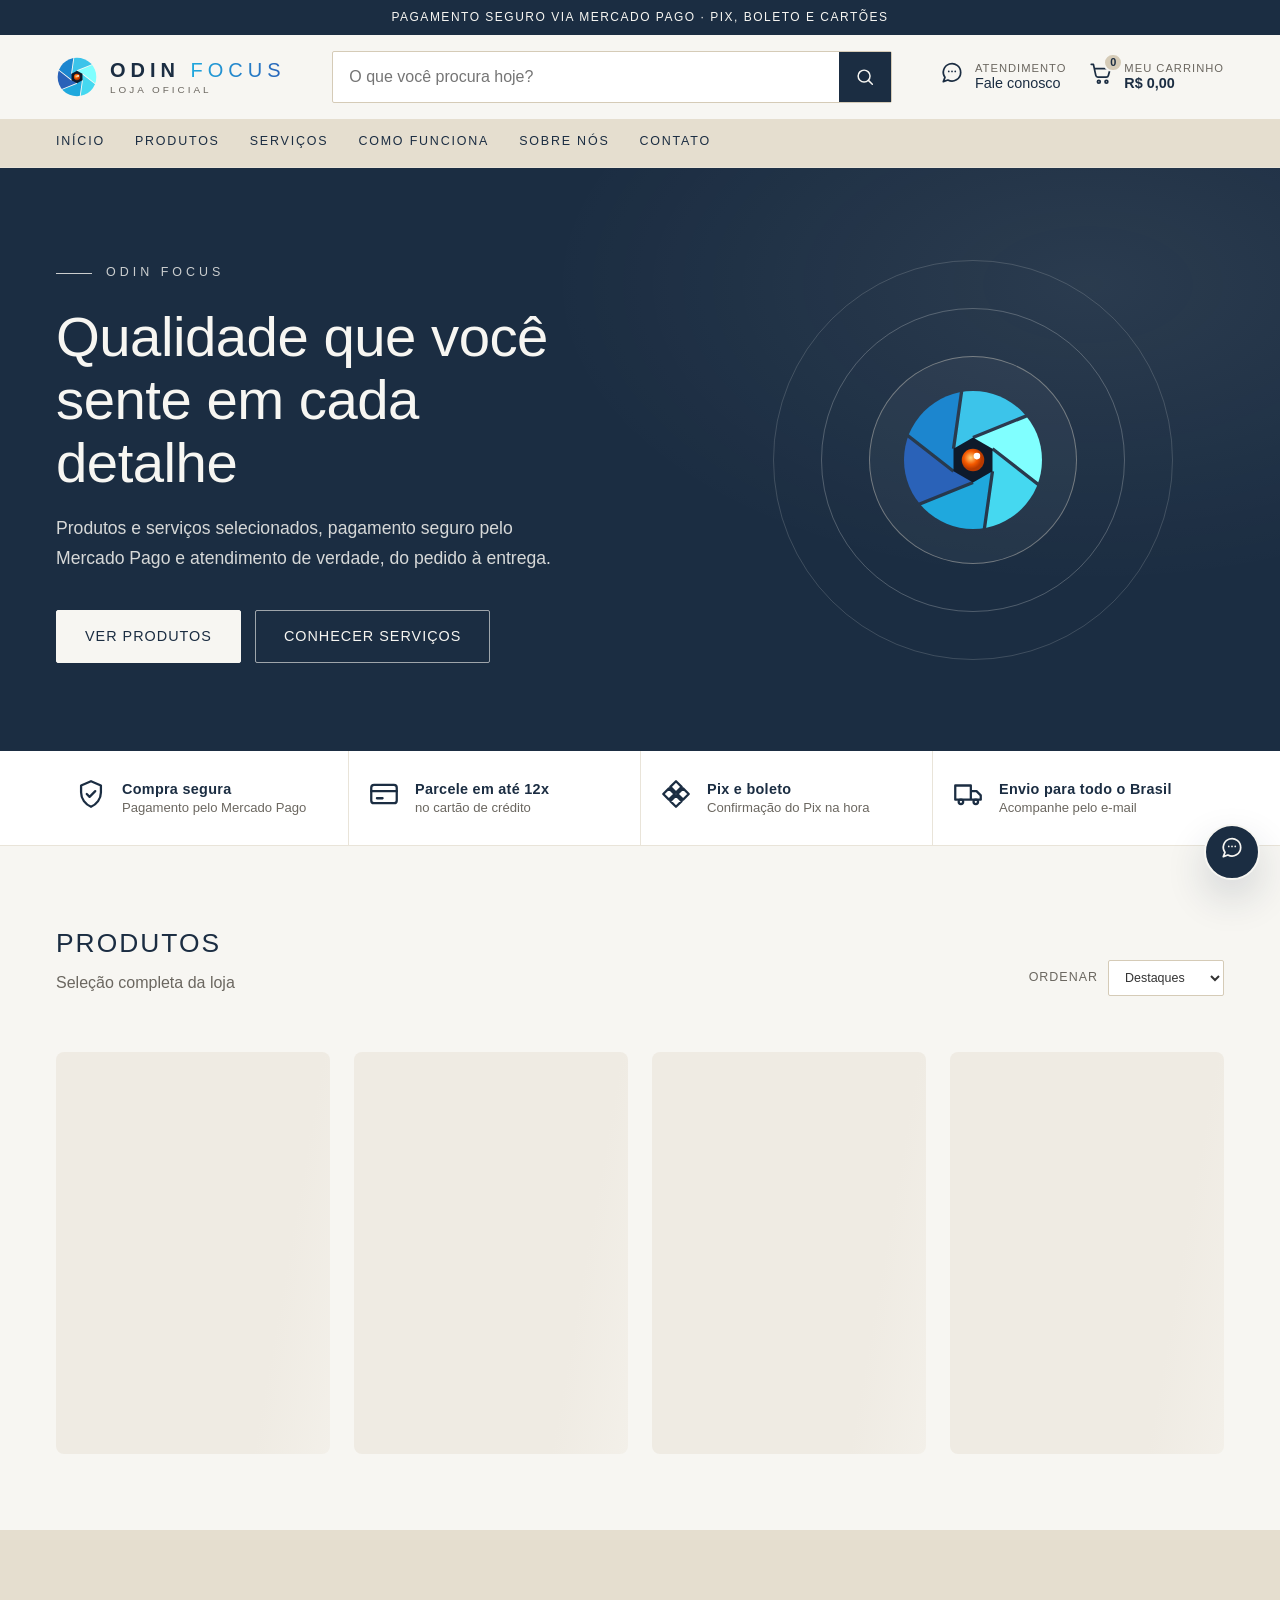
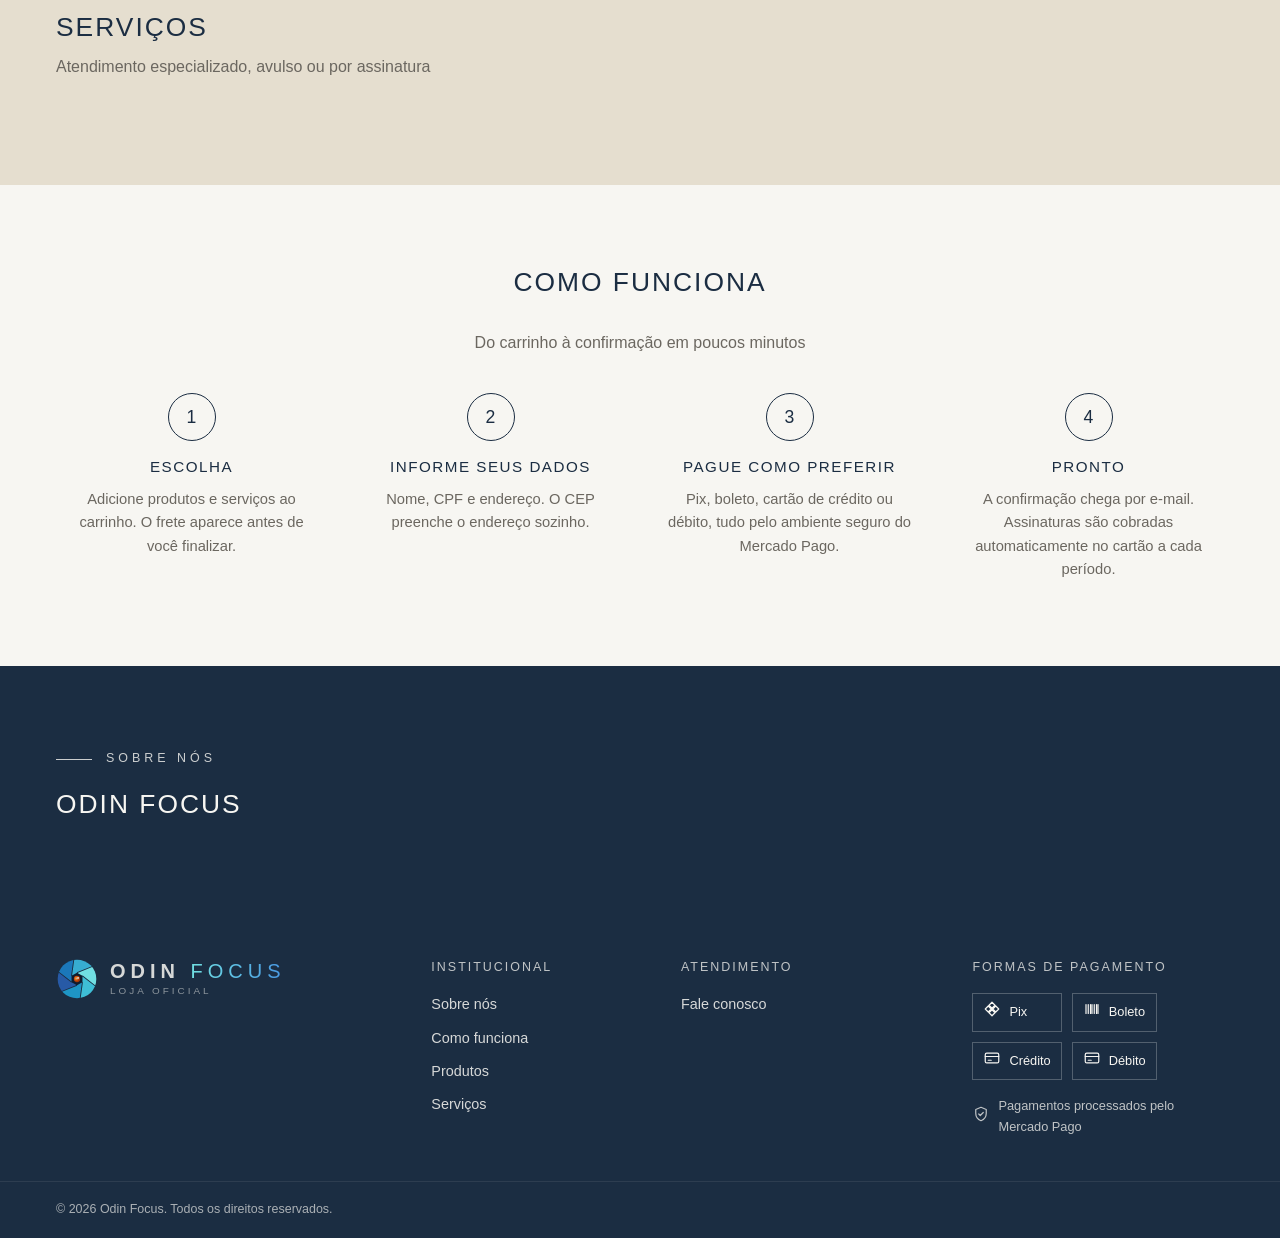
==== loja/index.html @ 9dfc867b "Novo logotipo Odin Focus (obturador de foco) - img/: símbolo e logo horizontal em SVG (texto em curv" ====
<!DOCTYPE html>
<html lang="pt-BR">
<head>
  <meta charset="UTF-8">
  <meta name="viewport" content="width=device-width, initial-scale=1">
  <title>Odin Focus · Loja oficial</title>
  <meta name="description" content="Loja oficial Odin Focus: produtos e serviços selecionados com pagamento seguro por Pix, boleto e cartões via Mercado Pago.">
  <meta name="theme-color" content="#1B2D42">
  <meta property="og:type" content="website">
  <meta property="og:title" content="Odin Focus · Loja oficial">
  <meta property="og:description" content="Produtos e serviços selecionados. Pix, boleto e cartões via Mercado Pago.">
  <link rel="icon" href="img/icone.svg" type="image/svg+xml">
  <link rel="stylesheet" href="css/loja.css">
</head>
<body>
  <a class="pular" href="#produtos">Pular para os produtos</a>

  <div class="faixa-topo">
    <div class="container faixa-topo-in">
      <p id="avisoTopo">Pagamento seguro via Mercado Pago · Pix, boleto e cartões</p>
      <p class="faixa-extra" id="avisoFrete" hidden></p>
    </div>
  </div>

  <header class="cabecalho">
    <div class="container cabecalho-in">
      <a href="./" class="logo" aria-label="Página inicial">
        <span class="logo-marca" data-marca></span>
        <span class="logo-texto"><strong id="logoNome">ODIN <span class="realce">FOCUS</span></strong><small>Loja oficial</small></span>
      </a>

      <form class="busca" id="formBusca" role="search">
        <input type="search" id="busca" placeholder="O que você procura hoje?" aria-label="Buscar produtos e serviços" autocomplete="off">
        <button type="submit" aria-label="Buscar" data-icone="busca"></button>
      </form>

      <div class="cabecalho-acoes">
        <a class="acao acao-atendimento" href="contato.html">
          <span data-icone="conversa"></span>
          <span class="acao-texto"><small>Atendimento</small>Fale conosco</span>
        </a>
        <button type="button" class="acao acao-carrinho" id="btnCarrinho" aria-label="Abrir carrinho">
          <span class="acao-icone"><span data-icone="carrinho"></span><span class="contador zerado" id="contador">0</span></span>
          <span class="acao-texto"><small>Meu carrinho</small><strong id="totalTopo">R$ 0,00</strong></span>
        </button>
      </div>
    </div>

    <nav class="menu" aria-label="Categorias">
      <div class="container menu-in" id="menu">
        <a href="#inicio">Início</a>
        <a href="#produtos" data-fixo="produtos">Produtos</a>
        <a href="#servicos" data-fixo="servicos">Serviços</a>
        <a href="#como-funciona">Como funciona</a>
        <a href="#sobre">Sobre nós</a>
        <a href="contato.html">Contato</a>
      </div>
    </nav>
  </header>

  <main id="inicio">
    <section class="hero">
      <div class="container hero-in">
        <div class="hero-texto">
          <p class="sobretitulo" id="heroSobretitulo">Odin Focus</p>
          <h1 id="heroTitulo">Qualidade que você sente em cada detalhe</h1>
          <p class="hero-sub" id="heroSubtitulo">Produtos e serviços selecionados, pagamento seguro pelo Mercado Pago e atendimento de verdade, do pedido à entrega.</p>
          <div class="hero-acoes">
            <a class="btn btn-creme" href="#produtos" id="heroBtnProdutos">Ver produtos</a>
            <a class="btn btn-contorno" href="#servicos" id="heroBtnServicos">Conhecer serviços</a>
          </div>
        </div>
        <div class="hero-arte" aria-hidden="true">
          <span class="anel anel-1"></span><span class="anel anel-2"></span><span class="anel anel-3"></span>
          <span class="hero-marca" data-marca></span>
        </div>
      </div>
    </section>

    <section class="beneficios" aria-label="Vantagens">
      <div class="container beneficios-in">
        <div class="beneficio"><span data-icone="escudo"></span><p><strong>Compra segura</strong>Pagamento pelo Mercado Pago</p></div>
        <div class="beneficio"><span data-icone="cartao"></span><p><strong id="benParcelas">Parcele em até 12x</strong>no cartão de crédito</p></div>
        <div class="beneficio"><span data-icone="pix"></span><p><strong>Pix e boleto</strong>Confirmação do Pix na hora</p></div>
        <div class="beneficio"><span data-icone="caminhao"></span><p><strong id="benFrete">Envio para todo o Brasil</strong><span id="benFreteSub">Acompanhe pelo e-mail</span></p></div>
      </div>
    </section>

    <section class="secao" id="categorias" hidden>
      <div class="container">
        <div class="secao-cabeca">
          <h2>Compre por categoria</h2>
        </div>
        <div class="categorias" id="gradeCategorias"></div>
      </div>
    </section>

    <section class="secao" id="produtos">
      <div class="container">
        <div class="secao-cabeca">
          <div>
            <h2 id="tituloProdutos">Produtos</h2>
            <p class="secao-sub" id="subProdutos">Seleção completa da loja</p>
          </div>
          <label class="ordem">Ordenar
            <select id="ordem">
              <option value="padrao">Destaques</option>
              <option value="menor">Menor preço</option>
              <option value="maior">Maior preço</option>
              <option value="nome">Nome (A-Z)</option>
            </select>
          </label>
        </div>
        <div class="chips" id="chips" role="toolbar" aria-label="Filtrar por categoria"></div>
        <div class="grade" id="gradeProdutos" aria-live="polite">
          <div class="esqueleto"></div><div class="esqueleto"></div><div class="esqueleto"></div><div class="esqueleto"></div>
        </div>
      </div>
    </section>

    <section class="secao secao-bege" id="servicos">
      <div class="container">
        <div class="secao-cabeca">
          <div>
            <h2>Serviços</h2>
            <p class="secao-sub">Atendimento especializado, avulso ou por assinatura</p>
          </div>
        </div>
        <div class="grade-servicos" id="gradeServicos"></div>
      </div>
    </section>

    <section class="secao" id="como-funciona">
      <div class="container">
        <div class="secao-cabeca secao-cabeca-centro">
          <h2>Como funciona</h2>
          <p class="secao-sub">Do carrinho à confirmação em poucos minutos</p>
        </div>
        <ol class="passos">
          <li><span class="passo-num">1</span><h3>Escolha</h3><p>Adicione produtos e serviços ao carrinho. O frete aparece antes de você finalizar.</p></li>
          <li><span class="passo-num">2</span><h3>Informe seus dados</h3><p>Nome, CPF e endereço. O CEP preenche o endereço sozinho.</p></li>
          <li><span class="passo-num">3</span><h3>Pague como preferir</h3><p>Pix, boleto, cartão de crédito ou débito, tudo pelo ambiente seguro do Mercado Pago.</p></li>
          <li><span class="passo-num">4</span><h3>Pronto</h3><p>A confirmação chega por e-mail. Assinaturas são cobradas automaticamente no cartão a cada período.</p></li>
        </ol>
      </div>
    </section>

    <section class="secao secao-azul" id="sobre">
      <div class="container sobre-in">
        <div>
          <p class="sobretitulo">Sobre nós</p>
          <h2 id="sobreTitulo">Odin Focus</h2>
        </div>
        <p class="sobre-texto" id="sobreTexto"></p>
      </div>
    </section>
  </main>

  <footer class="rodape">
    <div class="container rodape-in">
      <div class="rodape-marca">
        <a href="./" class="logo logo-claro"><span class="logo-marca" data-marca></span><span class="logo-texto"><strong id="rodapeNome">ODIN <span class="realce">FOCUS</span></strong><small>Loja oficial</small></span></a>
        <p id="rodapeSobre"></p>
      </div>
      <div>
        <h3>Institucional</h3>
        <ul>
          <li><a href="#sobre">Sobre nós</a></li>
          <li><a href="#como-funciona">Como funciona</a></li>
          <li><a href="#produtos">Produtos</a></li>
          <li><a href="#servicos">Serviços</a></li>
        </ul>
      </div>
      <div>
        <h3>Atendimento</h3>
        <ul id="rodapeContatos"><li><a href="contato.html">Fale conosco</a></li></ul>
      </div>
      <div>
        <h3>Formas de pagamento</h3>
        <ul class="selos">
          <li><span data-icone="pix"></span>Pix</li>
          <li><span data-icone="boleto"></span>Boleto</li>
          <li><span data-icone="cartao"></span>Crédito</li>
          <li><span data-icone="cartao"></span>Débito</li>
        </ul>
        <p class="rodape-seguro"><span data-icone="escudo"></span>Pagamentos processados pelo Mercado Pago</p>
      </div>
    </div>
    <div class="rodape-base">
      <div class="container"><p>© <span id="ano"></span> <span id="rodapeCopy">Odin Focus</span>. Todos os direitos reservados.</p></div>
    </div>
  </footer>

  <a class="zap-flutuante" id="zapFlutuante" href="contato.html" aria-label="Fale conosco" title="Fale conosco"><span data-icone="conversa"></span></a>

  <!-- Carrinho -->
  <div class="gaveta-fundo" id="gavetaFundo" hidden></div>
  <aside class="gaveta" id="gaveta" aria-label="Carrinho de compras" aria-hidden="true" tabindex="-1">
    <div class="gaveta-topo">
      <h2>Seu carrinho</h2>
      <button type="button" class="btn-icone" id="btnFecharCarrinho" aria-label="Fechar carrinho" data-icone="fechar"></button>
    </div>
    <div class="gaveta-itens" id="carrinhoItens"></div>
    <div class="gaveta-rodape" id="carrinhoRodape"></div>
  </aside>

  <!-- Detalhe do item -->
  <dialog class="dlg dlg-item" id="dlgItem" aria-label="Detalhes"></dialog>

  <!-- Checkout -->
  <dialog class="dlg dlg-checkout" id="dlgCheckout" aria-label="Finalizar compra">
    <div class="checkout-topo">
      <ol class="etapas" id="etapas">
        <li class="ativa">Seus dados</li>
        <li>Pagamento</li>
        <li>Confirmação</li>
      </ol>
      <button type="button" class="btn-icone" id="btnFecharCheckout" aria-label="Fechar" data-icone="fechar"></button>
    </div>
    <div class="checkout-corpo">
      <div class="checkout-principal">
        <form id="formCliente" class="form-cliente" novalidate>
          <h3>Seus dados</h3>
          <div class="campos">
            <label class="c-6">CPF <input name="cpf" inputmode="numeric" autocomplete="off" required placeholder="000.000.000-00"></label>
            <p class="c-6 dica-cep" id="dicaCpf">Comece pelo CPF. Se você já comprou aqui, usamos o seu cadastro.</p>
          </div>
          <div class="cadastro-achado" id="cadastroAchado" hidden></div>
          <div id="camposCliente" hidden>
          <div class="campos">
            <label class="c-12">Nome completo <input name="nome" autocomplete="name" required maxlength="150"></label>
            <label class="c-6">Celular (WhatsApp) <input name="celular" inputmode="tel" autocomplete="tel-national" required placeholder="(00) 00000-0000"></label>
            <label class="c-6">E-mail <input name="email" type="email" autocomplete="email" required maxlength="190"></label>
          </div>
          <h3 id="tituloEndereco">Endereço de entrega</h3>
          <div class="campos">
            <label class="c-4">CEP <input name="cep" inputmode="numeric" autocomplete="postal-code" required placeholder="00000-000"></label>
            <p class="c-8 dica-cep" id="dicaCep">Digite o CEP para preencher o endereço.</p>
            <label class="c-8">Rua <input name="rua" autocomplete="address-line1" required maxlength="150"></label>
            <label class="c-4">Número <input name="numero" required maxlength="20"></label>
            <label class="c-6">Complemento <input name="complemento" autocomplete="address-line2" maxlength="80" placeholder="Opcional"></label>
            <label class="c-6">Bairro <input name="bairro" required maxlength="100"></label>
            <label class="c-8">Cidade <input name="cidade" autocomplete="address-level2" required maxlength="100"></label>
            <label class="c-4">Estado <select name="estado" required><option value="">UF</option></select></label>
          </div>
          </div>
          <p class="form-erro" id="erroCliente" role="alert" hidden></p>
          <button type="submit" class="btn btn-largo" id="btnContinuar">Continuar para o pagamento</button>
          <p class="nota">Seus dados são usados apenas para processar o pedido e emitir o pagamento.</p>
        </form>
        <div id="etapaPagamento" class="etapa-pagamento" hidden></div>
      </div>
      <aside class="resumo" id="resumo"></aside>
    </div>
  </dialog>

  <script src="js/comum.js"></script>
  <script src="js/pagamento.js"></script>
  <script src="js/vitrine.js"></script>
</body>
</html>
---- loja/css/loja.css ----
/* Loja Odin Focus · paleta Velasca (creme, bege areia, azul Mediterrâneo, cinza escuro) */
:root {
  --creme: #F7F6F2;
  --bege: #E5DECF;
  --azul: #1B2D42;
  --texto: #333333;

  --azul-claro: #2A4262;
  --bege-escuro: #D5CBB7;
  --linha: #E9E4D9;
  --suave: #6B6760;
  --branco: #FFFFFF;
  --ok: #2E6B4F;
  --erro: #A33A3A;
  --raio: 8px;
  --sombra: 0 4px 12px rgba(0, 0, 0, .05);
  --sombra-forte: 0 18px 40px rgba(27, 45, 66, .16);
  --fonte: 'Helvetica Neue', Helvetica, Arial, sans-serif;
  --topo: 132px;
  color-scheme: light;
}

* { box-sizing: border-box; }
html { scroll-behavior: smooth; scroll-padding-top: var(--topo); }
body {
  margin: 0;
  background: var(--creme);
  color: var(--texto);
  font: 16px/1.6 var(--fonte);
  -webkit-font-smoothing: antialiased;
}
body.travado { overflow: hidden; }
img { max-width: 100%; display: block; }
a { color: inherit; }
button, input, select, textarea { font: inherit; color: inherit; }
h1, h2, h3 { margin: 0; font-weight: 400; }
p { margin: 0; }
[hidden] { display: none !important; }
.container { width: 100%; max-width: 1200px; margin: 0 auto; padding: 0 16px; }
.muted { color: var(--suave); font-size: .9rem; }
.ico { width: 22px; height: 22px; flex: none; }
.ico-grande { width: 48px; height: 48px; }

.pular { position: absolute; left: -999px; top: 8px; background: var(--azul); color: var(--creme); padding: 10px 16px; z-index: 200; }
.pular:focus { left: 8px; }
:focus-visible { outline: 2px solid var(--azul); outline-offset: 2px; }

/* ---------- Botões ---------- */
.btn {
  display: inline-flex; align-items: center; justify-content: center; gap: 8px;
  background: var(--azul); color: var(--creme);
  border: 1px solid var(--azul); border-radius: 2px;
  padding: 14px 28px; font-size: .9rem; text-transform: uppercase; letter-spacing: 1px;
  text-decoration: none; cursor: pointer; transition: opacity .3s ease, background .3s ease, color .3s ease;
}
.btn:hover { opacity: .9; }
.btn:disabled { opacity: .45; cursor: not-allowed; }
.btn-creme { background: var(--creme); color: var(--azul); border-color: var(--creme); }
.btn-contorno { background: transparent; color: var(--creme); border-color: rgba(247, 246, 242, .6); }
.btn-contorno:hover { background: var(--creme); color: var(--azul); opacity: 1; }
.btn-claro { background: var(--bege); color: var(--azul); border-color: var(--bege); }
.btn-largo { width: 100%; }
.btn-icone { background: none; border: 0; padding: 8px; cursor: pointer; color: inherit; display: inline-grid; place-items: center; border-radius: 50%; }
.btn-icone:hover { background: var(--bege); }
.link { background: none; border: 0; padding: 4px 0; color: var(--suave); text-decoration: underline; text-underline-offset: 3px; cursor: pointer; font-size: .85rem; }
.link:hover { color: var(--azul); }
.link-centro { display: block; margin: 10px auto 0; }

/* ---------- Topo ---------- */
.faixa-topo { background: var(--azul); color: var(--creme); font-size: .75rem; letter-spacing: 1.5px; text-transform: uppercase; }
.faixa-topo-in { display: flex; justify-content: center; gap: 28px; padding-top: 8px; padding-bottom: 8px; text-align: center; flex-wrap: wrap; }
.faixa-extra::before { content: "·"; margin-right: 28px; opacity: .6; }

.cabecalho { position: sticky; top: 0; z-index: 50; background: var(--creme); border-bottom: 1px solid var(--linha); }
.cabecalho-in { display: grid; grid-template-columns: auto 1fr auto; align-items: center; gap: 32px; padding-top: 16px; padding-bottom: 16px; }

.logo { display: inline-flex; align-items: center; gap: 12px; text-decoration: none; color: var(--azul); }
.logo-marca svg { width: 42px; height: 42px; display: block; }
.logo-texto { display: flex; flex-direction: column; line-height: 1.1; }
.logo-texto strong { font-weight: 700; font-size: 1.25rem; letter-spacing: 5px; }
/* Segunda palavra do nome (ex.: FOCUS), no degradê azul do logotipo */
.logo-texto .realce {
  font-weight: 300;
  background: linear-gradient(90deg, #1FA8DD, #2A62B8);
  -webkit-background-clip: text; background-clip: text; color: transparent;
}
.logo-claro .logo-texto .realce { background-image: linear-gradient(90deg, #80FFFF, #4FA8FF); }
.logo-texto small { font-size: .62rem; letter-spacing: 3px; text-transform: uppercase; color: var(--suave); margin-top: 4px; }
.logo-claro { color: var(--creme); }
.logo-claro .logo-texto small { color: rgba(247, 246, 242, .6); }

.busca { display: flex; max-width: 560px; width: 100%; justify-self: center; border: 1px solid var(--bege-escuro); background: var(--branco); border-radius: 2px; }
.busca input { flex: 1; min-width: 0; border: 0; background: transparent; padding: 12px 16px; outline: none; }
.busca:focus-within { border-color: var(--azul); }
.busca button { border: 0; background: var(--azul); color: var(--creme); width: 52px; cursor: pointer; display: grid; place-items: center; }

.cabecalho-acoes { display: flex; align-items: center; gap: 22px; }
.acao { display: inline-flex; align-items: center; gap: 10px; background: none; border: 0; padding: 0; cursor: pointer; text-decoration: none; color: var(--azul); text-align: left; }
.acao .ico { width: 26px; height: 26px; }
.acao-texto { display: flex; flex-direction: column; line-height: 1.2; font-size: .9rem; }
.acao-texto small { font-size: .7rem; color: var(--suave); text-transform: uppercase; letter-spacing: 1px; }
.acao-icone { position: relative; display: inline-grid; }
.contador {
  position: absolute; top: -7px; right: -9px; min-width: 19px; height: 19px; padding: 0 5px;
  background: var(--azul); color: var(--creme); border: 2px solid var(--creme);
  border-radius: 10px; font-size: .68rem; font-weight: 700; display: grid; place-items: center; line-height: 1;
}
.contador.zerado { background: var(--bege-escuro); color: var(--azul); }

.menu { background: var(--bege); }
.menu-in { display: flex; gap: 30px; overflow-x: auto; scrollbar-width: none; }
.menu-in::-webkit-scrollbar { display: none; }
.menu a {
  flex: none; padding: 13px 0; text-decoration: none; color: var(--azul);
  font-size: .78rem; letter-spacing: 1.8px; text-transform: uppercase; border-bottom: 2px solid transparent;
}
.menu a:hover { border-bottom-color: var(--azul); }

/* ---------- Hero ---------- */
.hero {
  background: radial-gradient(900px 500px at 85% 20%, rgba(247, 246, 242, .07), transparent 60%), var(--azul);
  color: var(--creme); overflow: hidden;
}
.hero-in { display: grid; grid-template-columns: 1.25fr 1fr; align-items: center; gap: 40px; padding-top: 88px; padding-bottom: 88px; }
.sobretitulo { display: inline-flex; align-items: center; gap: 14px; font-size: .78rem; letter-spacing: 4px; text-transform: uppercase; opacity: .8; }
.sobretitulo::before { content: ""; width: 36px; height: 1px; background: currentColor; }
.hero h1 { font-size: clamp(2.1rem, 4.4vw, 3.6rem); line-height: 1.12; font-weight: 300; letter-spacing: -.5px; margin: 22px 0 20px; max-width: 16ch; }
.hero-sub { font-size: 1.1rem; line-height: 1.7; max-width: 52ch; opacity: .85; }
.hero-acoes { display: flex; gap: 14px; flex-wrap: wrap; margin-top: 36px; }
.hero-arte { position: relative; aspect-ratio: 1; max-width: 400px; width: 100%; justify-self: center; display: grid; place-items: center; }
.anel { position: absolute; border: 1px solid rgba(247, 246, 242, .16); border-radius: 50%; }
.anel-1 { inset: 0; }
.anel-2 { inset: 12%; border-color: rgba(247, 246, 242, .24); }
.anel-3 { inset: 24%; background: rgba(247, 246, 242, .04); border-color: rgba(229, 222, 207, .4); }
.hero-marca { position: relative; color: var(--bege); }
.hero-marca svg { width: 150px; height: 150px; display: block; }

/* ---------- Benefícios ---------- */
.beneficios { background: var(--branco); border-bottom: 1px solid var(--linha); }
.beneficios-in { display: grid; grid-template-columns: repeat(4, 1fr); }
.beneficio { display: flex; align-items: center; gap: 14px; padding: 26px 18px; color: var(--azul); }
.beneficio + .beneficio { border-left: 1px solid var(--linha); }
.beneficio .ico { width: 34px; height: 34px; }
.beneficio p { font-size: .82rem; color: var(--suave); line-height: 1.4; }
.beneficio strong { display: block; color: var(--azul); font-size: .9rem; font-weight: 700; letter-spacing: .3px; }

/* ---------- Seções ---------- */
.secao { padding: 76px 0; }
.secao-bege { background: var(--bege); }
.secao-azul { background: var(--azul); color: var(--creme); }
.secao-cabeca { display: flex; align-items: flex-end; justify-content: space-between; gap: 20px; flex-wrap: wrap; margin-bottom: 30px; }
.secao-cabeca-centro { flex-direction: column; align-items: center; text-align: center; }
.secao h2 { color: var(--azul); font-size: 1.65rem; letter-spacing: 2px; text-transform: uppercase; }
.secao-azul h2 { color: var(--creme); }
.secao-sub { color: var(--suave); margin-top: 6px; }
.ordem { display: inline-flex; align-items: center; gap: 10px; font-size: .78rem; text-transform: uppercase; letter-spacing: 1px; color: var(--suave); }
.ordem select { border: 1px solid var(--bege-escuro); background: var(--branco); padding: 9px 12px; border-radius: 2px; text-transform: none; letter-spacing: 0; color: var(--texto); }

/* Categorias */
.categorias { display: grid; grid-template-columns: repeat(auto-fill, minmax(170px, 1fr)); gap: 20px; }
.categoria { background: var(--branco); border-radius: var(--raio); box-shadow: var(--sombra); text-decoration: none; overflow: hidden; display: flex; flex-direction: column; transition: transform .3s ease; }
.categoria:hover { transform: translateY(-5px); }
.categoria-foto { aspect-ratio: 4 / 3; background: var(--branco); display: grid; place-items: center; overflow: hidden; }
.categoria-foto img { width: 100%; height: 100%; object-fit: contain; padding: 12px; }
.categoria-nome { padding: 14px 14px 2px; color: var(--azul); text-transform: uppercase; letter-spacing: 1.5px; font-size: .85rem; }
.categoria-qtd { padding: 0 14px 14px; font-size: .78rem; color: var(--suave); }

/* Filtros */
.chips { display: flex; gap: 8px; flex-wrap: wrap; align-items: center; margin-bottom: 26px; }
.chip {
  border: 1px solid var(--bege-escuro); background: var(--branco); color: var(--azul);
  padding: 8px 16px; border-radius: 999px; cursor: pointer; font-size: .75rem; letter-spacing: 1.2px; text-transform: uppercase;
}
.chip:hover { border-color: var(--azul); }
.chip.ativo { background: var(--azul); border-color: var(--azul); color: var(--creme); }
.chips-sep { width: 1px; height: 22px; background: var(--bege-escuro); margin: 0 4px; }

/* Cards de produto */
.grade { display: grid; grid-template-columns: repeat(auto-fill, minmax(230px, 1fr)); gap: 24px; }
.card { background: var(--branco); border-radius: var(--raio); box-shadow: var(--sombra); overflow: hidden; display: flex; flex-direction: column; transition: transform .3s ease, box-shadow .3s ease; }
.card:hover { transform: translateY(-5px); box-shadow: var(--sombra-forte); }
.card-foto { position: relative; aspect-ratio: 1; border: 0; padding: 0; background: var(--branco); cursor: pointer; display: grid; place-items: center; border-bottom: 1px solid var(--linha); }
.card-foto img { width: 100%; height: 100%; object-fit: contain; padding: 14px; }
.card-corpo { padding: 16px 16px 18px; display: flex; flex-direction: column; gap: 4px; flex: 1; }
.card-cat { font-size: .68rem; letter-spacing: 1.8px; text-transform: uppercase; color: var(--suave); }
.card-titulo { font-size: .98rem; line-height: 1.4; color: var(--texto); display: -webkit-box; -webkit-line-clamp: 2; -webkit-box-orient: vertical; overflow: hidden; min-height: 2.8em; }
.card-titulo a { text-decoration: none; }
.card-titulo a:hover { color: var(--azul); text-decoration: underline; text-underline-offset: 3px; }
.card-preco { font-size: 1.3rem; font-weight: 700; color: var(--azul); margin-top: 6px; font-variant-numeric: tabular-nums; }
.card-preco small, .item-preco small { font-size: .8rem; font-weight: 400; color: var(--suave); margin-left: 2px; }
.card-parcela { font-size: .76rem; color: var(--suave); }
.btn-card { margin-top: auto; width: 100%; padding: 12px 16px; font-size: .78rem; }
.card-corpo .btn-card { margin-top: 14px; }
.selo { position: absolute; top: 12px; left: 12px; background: var(--azul); color: var(--creme); font-size: .65rem; letter-spacing: 1.5px; text-transform: uppercase; padding: 5px 9px; }
.selo-esgotado { background: var(--bege-escuro); color: var(--azul); }

.sem-foto { width: 100%; height: 100%; display: grid; place-items: center; background: var(--bege); color: rgba(27, 45, 66, .3); }
.sem-foto svg { width: 38%; height: 38%; max-width: 110px; }

.esqueleto { aspect-ratio: 3 / 4.4; border-radius: var(--raio); background: linear-gradient(100deg, #efebe3 30%, #f8f6f1 50%, #efebe3 70%) 0 0 / 300% 100%; animation: brilho 1.4s infinite linear; }
@keyframes brilho { to { background-position: -150% 0; } }
.vazio { grid-column: 1 / -1; text-align: center; color: var(--suave); padding: 48px 16px; }

/* Cards de serviço */
.grade-servicos { display: grid; grid-template-columns: repeat(auto-fill, minmax(420px, 1fr)); gap: 22px; }
.card-servico { background: var(--branco); border-radius: var(--raio); box-shadow: var(--sombra); display: grid; grid-template-columns: 124px 1fr; gap: 20px; padding: 22px; transition: transform .3s ease; }
.card-servico:hover { transform: translateY(-5px); }
.servico-foto { width: 124px; height: 124px; border: 0; padding: 0; border-radius: 6px; overflow: hidden; background: var(--creme); cursor: pointer; }
.servico-foto img { width: 100%; height: 100%; object-fit: cover; }
.servico-corpo { display: flex; flex-direction: column; gap: 4px; min-width: 0; }
.servico-corpo .card-titulo { min-height: 0; }
.servico-detalhes { font-size: .88rem; color: var(--suave); display: -webkit-box; -webkit-line-clamp: 2; -webkit-box-orient: vertical; overflow: hidden; }
.servico-rodape { display: flex; align-items: flex-end; justify-content: space-between; gap: 12px; margin-top: auto; padding-top: 12px; flex-wrap: wrap; }
.servico-rodape .card-preco { margin-top: 4px; }
.servico-rodape .btn { padding: 11px 22px; font-size: .78rem; }
.selo-renovacao { display: inline-block; font-size: .65rem; letter-spacing: 1.5px; text-transform: uppercase; padding: 4px 8px; background: var(--creme); color: var(--suave); border: 1px solid var(--linha); }
.selo-renovacao.recorrente { background: var(--azul); color: var(--creme); border-color: var(--azul); }

/* Como funciona */
.passos { list-style: none; margin: 0; padding: 0; display: grid; grid-template-columns: repeat(4, 1fr); gap: 28px; counter-reset: passo; }
.passos li { text-align: center; padding: 8px 10px; }
.passo-num { display: inline-grid; place-items: center; width: 48px; height: 48px; border-radius: 50%; border: 1px solid var(--azul); color: var(--azul); font-size: 1.1rem; margin-bottom: 14px; }
.passos h3 { color: var(--azul); text-transform: uppercase; letter-spacing: 1.5px; font-size: .95rem; margin-bottom: 8px; }
.passos p { color: var(--suave); font-size: .92rem; }

/* Sobre */
.sobre-in { display: grid; grid-template-columns: 1fr 2fr; gap: 48px; align-items: start; }
.sobre-in h2 { margin-top: 14px; }
.sobre-texto { font-size: 1.15rem; line-height: 1.85; opacity: .9; white-space: pre-line; }

/* ---------- Fale conosco (contato.html) ---------- */
.contato-pagina { padding-top: 40px; padding-bottom: 60px; }
.contato-pagina h1 { color: var(--azul); font-size: 1.65rem; letter-spacing: 2px; text-transform: uppercase; font-weight: 400; }
.contato-caixa { max-width: 980px; margin: 0 auto; }
.campos textarea { width: 100%; padding: 12px; border: 1px solid var(--bege-escuro); border-radius: 3px; background: var(--branco); color: var(--texto); font-size: 1rem; resize: vertical; min-height: 140px; }
.campos textarea:focus { outline: 2px solid var(--azul); outline-offset: 0; border-color: var(--azul); }
.campos .form-erro { margin: 0; }
.isca { position: absolute; left: -9999px; width: 1px; height: 1px; overflow: hidden; }
.canais { display: grid; gap: 10px; }
.canal { display: flex; align-items: center; gap: 12px; padding: 14px; background: var(--branco); border-radius: var(--raio); text-decoration: none; color: var(--texto); transition: box-shadow .2s ease; }
.canal:hover { box-shadow: var(--sombra); }
.canal .ico { width: 26px; height: 26px; flex: none; color: var(--azul); }
.canal span { display: flex; flex-direction: column; font-size: .9rem; color: var(--suave); word-break: break-word; }
.canal strong { color: var(--azul); font-weight: 400; text-transform: uppercase; letter-spacing: 1.5px; font-size: .78rem; }
.contato-sem-form { color: var(--suave); padding: 24px 0; }
.rodape-simples .rodape-base { border-top: 0; }

/* ---------- Rodapé ---------- */
.rodape { background: var(--azul); color: var(--creme); }
.rodape-in { display: grid; grid-template-columns: 1.6fr 1fr 1.2fr 1.2fr; gap: 40px; padding-top: 56px; padding-bottom: 44px; }
.rodape h3 { font-size: .78rem; letter-spacing: 2px; text-transform: uppercase; margin-bottom: 16px; opacity: .75; }
.rodape ul { list-style: none; margin: 0; padding: 0; display: grid; gap: 10px; font-size: .9rem; }
.rodape a { text-decoration: none; opacity: .85; }
.rodape a:hover { opacity: 1; text-decoration: underline; text-underline-offset: 3px; }
.rodape-marca p { margin-top: 16px; font-size: .9rem; line-height: 1.7; opacity: .7; max-width: 38ch; }
.selos { grid-template-columns: repeat(2, auto); justify-content: start; }
.selos li { display: inline-flex; align-items: center; gap: 8px; border: 1px solid rgba(247, 246, 242, .25); padding: 6px 10px; font-size: .8rem; }
.selos .ico { width: 18px; height: 18px; }
.rodape-seguro { display: flex; gap: 8px; align-items: center; margin-top: 16px; font-size: .8rem; opacity: .75; }
.rodape-seguro .ico { width: 18px; height: 18px; }
.rodape-base { border-top: 1px solid rgba(247, 246, 242, .12); font-size: .78rem; opacity: .65; }
.rodape-base p { padding: 18px 0; }

.zap-flutuante {
  position: fixed; right: 20px; bottom: 20px; z-index: 40; width: 56px; height: 56px; border-radius: 50%;
  background: var(--azul); color: var(--creme); display: grid; place-items: center; box-shadow: var(--sombra-forte);
  border: 2px solid var(--creme); transition: transform .3s ease;
}
.zap-flutuante:hover { transform: scale(1.06); }
.zap-flutuante .ico { width: 26px; height: 26px; }

/* ---------- Carrinho (gaveta) ---------- */
.gaveta-fundo { position: fixed; inset: 0; background: rgba(27, 45, 66, .45); z-index: 90; }
.gaveta {
  position: fixed; top: 0; right: 0; z-index: 100; width: min(430px, 100%); height: 100vh; height: 100dvh;
  background: var(--creme); display: flex; flex-direction: column; box-shadow: var(--sombra-forte);
  transform: translateX(105%); transition: transform .3s ease; visibility: hidden; outline: none;
}
.gaveta.aberta { transform: none; visibility: visible; }
.gaveta-topo { display: flex; justify-content: space-between; align-items: center; padding: 18px 20px; border-bottom: 1px solid var(--linha); background: var(--branco); }
.gaveta-topo h2 { font-size: 1rem; letter-spacing: 2px; text-transform: uppercase; color: var(--azul); }
.gaveta-itens { flex: 1; overflow-y: auto; padding: 8px 20px; }
.gaveta-rodape { background: var(--branco); border-top: 1px solid var(--linha); padding: 18px 20px 20px; }
.gaveta-rodape:empty { display: none; }
.carrinho-vazio { text-align: center; padding: 60px 10px; color: var(--suave); display: grid; justify-items: center; gap: 16px; }
.carrinho-vazio .ico { color: var(--bege-escuro); }

.linha-carrinho { display: grid; grid-template-columns: 68px 1fr auto; gap: 14px; padding: 16px 0; border-bottom: 1px solid var(--linha); align-items: start; }
.linha-foto { width: 68px; height: 68px; border-radius: 6px; overflow: hidden; background: var(--branco); display: grid; place-items: center; }
.linha-foto img { width: 100%; height: 100%; object-fit: contain; padding: 4px; }
.linha-titulo { font-size: .9rem; line-height: 1.35; }
.linha-preco { font-size: .8rem; color: var(--suave); margin-top: 2px; }
.linha-preco small { font-size: .75rem; }
.linha-acoes { display: flex; align-items: center; gap: 14px; margin-top: 8px; }
.linha-unica { font-size: .78rem; color: var(--suave); }
.linha-total { font-size: .92rem; color: var(--azul); font-variant-numeric: tabular-nums; white-space: nowrap; }

.qtd { display: inline-flex; align-items: center; border: 1px solid var(--bege-escuro); background: var(--branco); border-radius: 2px; }
.qtd button { background: none; border: 0; width: 40px; height: 44px; cursor: pointer; display: grid; place-items: center; color: var(--azul); }
.qtd button:disabled { opacity: .3; cursor: not-allowed; }
.qtd button .ico { width: 16px; height: 16px; }
.qtd input { width: 46px; border: 0; text-align: center; -moz-appearance: textfield; appearance: textfield; background: transparent; }
.qtd input::-webkit-inner-spin-button { -webkit-appearance: none; }
.qtd-mini button { width: 30px; height: 30px; }
.qtd-mini span { min-width: 26px; text-align: center; font-size: .88rem; font-variant-numeric: tabular-nums; }

.frete-meta { background: var(--creme); padding: 10px 12px; margin-bottom: 14px; font-size: .82rem; }
.frete-meta.ok { color: var(--ok); }
.barra { display: block; height: 5px; background: var(--bege); border-radius: 3px; margin-top: 8px; overflow: hidden; }
.barra span { display: block; height: 100%; background: var(--azul); }

.valores { margin: 0 0 16px; display: grid; gap: 6px; font-size: .92rem; }
.valores div { display: flex; justify-content: space-between; gap: 12px; }
.valores dt { color: var(--suave); }
.valores dd { margin: 0; font-variant-numeric: tabular-nums; }
.valores-total { border-top: 1px solid var(--linha); padding-top: 10px; margin-top: 4px; }
.valores-total dt, .valores-total dd { color: var(--azul); font-weight: 700; font-size: 1.1rem; }

/* ---------- Diálogos ---------- */
.dlg { border: 0; padding: 0; border-radius: var(--raio); width: calc(100% - 32px); max-width: 960px; max-height: calc(100dvh - 32px); background: var(--branco); color: var(--texto); box-shadow: var(--sombra-forte); }
.dlg::backdrop { background: rgba(27, 45, 66, .55); }
.dlg-fechar { position: absolute; top: 10px; right: 10px; z-index: 2; background: var(--branco); }

.item { display: grid; grid-template-columns: 1fr 1fr; }
.item-galeria { background: var(--branco); padding: 28px; border-right: 1px solid var(--linha); }
.item-foto { aspect-ratio: 1; display: grid; place-items: center; }
.item-foto img { width: 100%; height: 100%; object-fit: contain; }
.item-galeria-servico .item-foto { max-width: 250px; margin: 40px auto; }
.item-miniaturas { display: flex; gap: 10px; margin-top: 16px; justify-content: center; }
.item-miniaturas button { width: 68px; height: 68px; padding: 4px; border: 1px solid var(--linha); background: var(--branco); cursor: pointer; border-radius: 4px; }
.item-miniaturas button.ativa { border-color: var(--azul); }
.item-miniaturas img { width: 100%; height: 100%; object-fit: contain; }
.item-info { padding: 40px 32px 32px; display: flex; flex-direction: column; gap: 8px; background: var(--creme); }
.item-info h2 { font-size: 1.6rem; line-height: 1.25; color: var(--azul); }
.item-preco { font-size: 1.8rem; font-weight: 700; color: var(--azul); margin-top: 8px; }
.item-detalhes { white-space: pre-line; font-size: .95rem; line-height: 1.7; margin-top: 10px; padding-top: 14px; border-top: 1px solid var(--linha); }
.item-nota { display: flex; gap: 10px; font-size: .85rem; background: var(--branco); padding: 12px; color: var(--suave); }
.item-nota .ico { color: var(--azul); }
.item-estoque { font-size: .82rem; color: var(--ok); }
.item-estoque.esgotado { color: var(--erro); }
.item-comprar { display: flex; gap: 12px; margin-top: auto; padding-top: 20px; }
.item-comprar .btn { flex: 1; }

/* ---------- Checkout ---------- */
.dlg-checkout { max-width: 1060px; }
.checkout-topo { display: flex; align-items: center; justify-content: space-between; gap: 16px; padding: 14px 20px; border-bottom: 1px solid var(--linha); position: sticky; top: 0; background: var(--branco); z-index: 2; }
.etapas { list-style: none; margin: 0; padding: 0; display: flex; gap: 8px; counter-reset: etapa; flex-wrap: wrap; }
.etapas li { counter-increment: etapa; display: flex; align-items: center; gap: 8px; font-size: .78rem; text-transform: uppercase; letter-spacing: 1.2px; color: var(--suave); }
.etapas li::before { content: counter(etapa); width: 26px; height: 26px; border-radius: 50%; border: 1px solid var(--bege-escuro); display: grid; place-items: center; font-size: .78rem; }
.etapas li + li::after { order: -1; content: ""; width: 24px; height: 1px; background: var(--bege-escuro); }
.etapas li.ativa { color: var(--azul); font-weight: 700; }
.etapas li.ativa::before { background: var(--azul); border-color: var(--azul); color: var(--creme); }
.etapas li.feita::before { content: "✓"; background: var(--bege); border-color: var(--bege); color: var(--azul); }
.checkout-corpo { display: grid; grid-template-columns: 1.55fr 1fr; }
.checkout-principal { padding: 26px 28px 30px; min-width: 0; }
.resumo { background: var(--creme); padding: 26px 24px; border-left: 1px solid var(--linha); }
.resumo h3, .form-cliente h3 { font-size: .85rem; letter-spacing: 2px; text-transform: uppercase; color: var(--azul); margin-bottom: 14px; }
.form-cliente h3 + .campos { margin-bottom: 24px; }
/* Checkout pelo CPF: resumo mascarado do cadastro encontrado */
.cadastro-achado { background: var(--creme); border-left: 4px solid var(--ok); padding: 14px 16px; margin: -8px 0 20px; font-size: .92rem; line-height: 1.6; }
.cadastro-achado .cadastro-titulo { display: flex; align-items: center; gap: 8px; color: var(--ok); font-weight: 600; margin-bottom: 6px; }
.cadastro-achado .cadastro-titulo .ico { width: 18px; height: 18px; }
.cadastro-achado .link { margin-top: 8px; }
.resumo-itens { list-style: none; margin: 0 0 16px; padding: 0 0 12px; border-bottom: 1px solid var(--linha); display: grid; gap: 10px; font-size: .88rem; }
.resumo-itens li, .pg-itens li { display: flex; justify-content: space-between; gap: 12px; }
.resumo-itens li span:last-child, .pg-itens li span:last-child { white-space: nowrap; font-variant-numeric: tabular-nums; }
.resumo-seguro { display: flex; gap: 8px; align-items: center; font-size: .8rem; color: var(--suave); }
.resumo-seguro .ico { width: 18px; height: 18px; color: var(--ok); }

.campos { display: grid; grid-template-columns: repeat(12, 1fr); gap: 12px 14px; }
.c-12 { grid-column: span 12; } .c-8 { grid-column: span 8; } .c-6 { grid-column: span 6; } .c-4 { grid-column: span 4; }
.campos label { display: flex; flex-direction: column; gap: 5px; font-size: .8rem; color: var(--suave); }
.campos input, .campos select { width: 100%; padding: 12px; border: 1px solid var(--bege-escuro); border-radius: 3px; background: var(--branco); color: var(--texto); font-size: 1rem; }
.campos input:focus, .campos select:focus { outline: 2px solid var(--azul); outline-offset: 0; border-color: var(--azul); }
.campos .invalido { border-color: var(--erro); background: #FBF1F1; }
.dica-cep { align-self: end; font-size: .8rem; color: var(--suave); padding-bottom: 12px; }
.form-erro { background: #F6E3E3; border-left: 4px solid var(--erro); padding: 10px 14px; margin: 4px 0 16px; font-size: .9rem; }
.nota { font-size: .78rem; color: var(--suave); margin-top: 12px; text-align: center; }

/* ---------- Pagamento ---------- */
.pg-total { display: flex; justify-content: space-between; align-items: center; background: var(--creme); padding: 14px 16px; margin-bottom: 16px; }
.pg-total strong { font-size: 1.3rem; color: var(--azul); }
.pg-brick { min-height: 220px; }
.carregando { color: var(--suave); text-align: center; padding: 60px 0; }
.pg-opcoes { display: grid; gap: 10px; margin-bottom: 8px; }
.pg-opcao { display: flex; align-items: center; gap: 14px; width: 100%; text-align: left; background: var(--branco); border: 1px solid var(--bege-escuro); border-radius: var(--raio); padding: 14px 16px; cursor: pointer; color: var(--texto); font: inherit; }
.pg-opcao:hover:not(:disabled) { border-color: var(--azul); box-shadow: var(--sombra); }
.pg-opcao:disabled { opacity: .6; cursor: wait; }
.pg-opcao .ico { width: 28px; height: 28px; flex: none; color: var(--azul); }
.pg-opcao span { display: flex; flex-direction: column; font-size: .85rem; color: var(--suave); word-break: break-word; }
.pg-opcao strong { color: var(--azul); font-size: 1rem; font-weight: 600; }
.pg-assinatura { display: flex; gap: 10px; align-items: flex-start; background: var(--creme); border-left: 4px solid var(--azul); padding: 12px 14px; margin-bottom: 16px; font-size: .9rem; }
.pg-assinatura .ico { flex: none; width: 20px; height: 20px; color: var(--azul); margin-top: 2px; }
.pg-seguro { display: flex; gap: 8px; align-items: center; font-size: .8rem; color: var(--suave); margin-top: 12px; }
.pg-seguro .ico { color: var(--ok); width: 18px; height: 18px; }
.pg-alerta { display: flex; gap: 10px; align-items: flex-start; background: #F6E3E3; border-left: 4px solid var(--erro); padding: 12px 14px; margin-bottom: 16px; font-size: .9rem; }
.pg-alerta .ico { color: var(--erro); width: 20px; height: 20px; }
.pg-resultado { text-align: center; display: grid; justify-items: center; gap: 12px; padding: 8px 0 12px; }
.pg-resultado h3 { font-size: 1.4rem; color: var(--azul); }
.pg-resultado > p { max-width: 48ch; }
.pg-resultado .ico-grande { color: var(--azul); }
.pg-selo { width: 76px; height: 76px; border-radius: 50%; background: #E3F0E8; display: grid; place-items: center; }
.pg-ok .pg-selo .ico { color: var(--ok); }
.pg-qr { width: 220px; height: 220px; border: 1px solid var(--linha); padding: 8px; background: var(--branco); image-rendering: pixelated; }
.pg-valor { font-size: 1.6rem; font-weight: 700; color: var(--azul); }
.pg-copia { width: 100%; max-width: 440px; display: grid; gap: 6px; text-align: left; font-size: .8rem; color: var(--suave); }
.pg-copia textarea { width: 100%; resize: none; padding: 10px; border: 1px solid var(--bege-escuro); font: .8rem/1.4 ui-monospace, Menlo, Consolas, monospace; background: var(--creme); word-break: break-all; }
.pg-status { display: flex; align-items: center; gap: 10px; font-size: .9rem; color: var(--azul); }
.pulso { width: 10px; height: 10px; border-radius: 50%; background: var(--azul); animation: pulso 1.5s infinite; }
@keyframes pulso { 0% { box-shadow: 0 0 0 0 rgba(27, 45, 66, .5); } 100% { box-shadow: 0 0 0 10px rgba(27, 45, 66, 0); } }
.pg-itens { list-style: none; margin: 6px 0; padding: 14px 16px; width: 100%; max-width: 440px; background: var(--creme); display: grid; gap: 8px; font-size: .88rem; text-align: left; }
.pg-itens-total { border-top: 1px solid var(--linha); padding-top: 8px; font-weight: 700; color: var(--azul); }

/* ---------- Avisos ---------- */
.avisos { position: fixed; left: 50%; bottom: 24px; transform: translateX(-50%); z-index: 300; display: grid; gap: 8px; width: min(420px, calc(100% - 32px)); }
.aviso { background: var(--azul); color: var(--creme); padding: 12px 16px; font-size: .9rem; box-shadow: var(--sombra-forte); transition: opacity .4s ease, transform .4s ease; }
.aviso-erro { background: var(--erro); }
.aviso-ok { background: var(--ok); }
.aviso.saindo { opacity: 0; transform: translateY(8px); }

/* ---------- Responsivo ---------- */
@media (max-width: 1000px) {
  .rodape-in { grid-template-columns: 1fr 1fr; }
  .grade-servicos { grid-template-columns: 1fr; }
}

@media (max-width: 900px) {
  :root { --topo: 170px; }
  .cabecalho-in { grid-template-columns: 1fr auto; gap: 12px 16px; padding-top: 12px; padding-bottom: 12px; }
  .busca { grid-column: 1 / -1; grid-row: 2; max-width: none; }
  .acao-texto { display: none; }
  .hero-in { grid-template-columns: 1fr; padding-top: 56px; padding-bottom: 56px; }
  .hero-arte { display: none; }
  .beneficios-in { grid-template-columns: 1fr 1fr; }
  .beneficio:nth-child(3) { border-left: 0; }
  .beneficio:nth-child(n + 3) { border-top: 1px solid var(--linha); }
  .passos { grid-template-columns: 1fr 1fr; }
  .sobre-in { grid-template-columns: 1fr; gap: 20px; }
  .item { grid-template-columns: 1fr; }
  .item-galeria { border-right: 0; border-bottom: 1px solid var(--linha); padding: 20px; }
  .item-galeria .item-foto { max-height: 46vh; margin: 0 auto; }
  .item-info { padding: 24px 20px; }
  .checkout-corpo { grid-template-columns: 1fr; }
  .resumo { border-left: 0; border-top: 1px solid var(--linha); order: -1; padding: 18px 20px; }
  .checkout-principal { padding: 20px; }
}

@media (max-width: 560px) {
  body { font-size: 15px; }
  .faixa-extra { display: none; }
  .logo-marca svg { width: 36px; height: 36px; }
  .logo-texto strong { font-size: 1.05rem; letter-spacing: 4px; }
  .secao { padding: 52px 0; }
  .secao h2 { font-size: 1.3rem; }
  .grade { grid-template-columns: repeat(2, minmax(0, 1fr)); gap: 12px; }
  .card-corpo { padding: 12px; }
  .card-titulo { font-size: .88rem; }
  .card-preco { font-size: 1.1rem; }
  .btn-card { padding: 11px 8px; font-size: .7rem; letter-spacing: .5px; }
  .categorias { grid-template-columns: repeat(2, minmax(0, 1fr)); gap: 12px; }
  .card-servico { grid-template-columns: 84px 1fr; gap: 14px; padding: 16px; }
  .servico-foto { width: 84px; height: 84px; }
  .beneficio { padding: 16px 10px; gap: 10px; }
  .beneficio .ico { width: 26px; height: 26px; }
  .passos { grid-template-columns: 1fr; }
  .rodape-in { grid-template-columns: 1fr; gap: 28px; }
  .c-8, .c-6, .c-4 { grid-column: span 12; }
  .dica-cep { padding-bottom: 0; }
  .dlg { width: 100%; max-width: none; max-height: 100dvh; height: 100dvh; border-radius: 0; margin: 0; }
  .etapas li { font-size: 0; gap: 4px; }
  .etapas li::before { font-size: .78rem; }
  .etapas li.ativa { font-size: .72rem; }
}

@media (prefers-reduced-motion: reduce) {
  *, *::before, *::after { animation: none !important; transition: none !important; scroll-behavior: auto !important; }
}

/* ---------- Página de pagamento (pagar.html) ---------- */
.cabecalho-simples { grid-template-columns: 1fr auto; }
.selo-seguro { display: inline-flex; align-items: center; gap: 8px; font-size: .8rem; color: var(--suave); }
.selo-seguro .ico { color: var(--ok); }
.pagar { padding-top: 40px; padding-bottom: 60px; }
.pagar-caixa { background: var(--branco); border-radius: var(--raio); box-shadow: var(--sombra); display: grid; grid-template-columns: 1.55fr 1fr; overflow: hidden; }
.pagar-titulo { font-size: 1.1rem; letter-spacing: 2px; text-transform: uppercase; color: var(--azul); margin-bottom: 18px; }
@media (max-width: 900px) {
  .pagar-caixa { grid-template-columns: 1fr; }
  .cabecalho-simples { grid-template-columns: 1fr auto; }
  .pagina-pagar .cabecalho-simples .busca { display: none; }
}
@media (max-width: 560px) {
  .selo-seguro { font-size: 0; }
  .pagar { padding: 16px 0 40px; }
  .pagar-caixa { border-radius: 0; }
}
@media (max-width: 900px) {
  /* Fale conosco: no celular o formulário vem antes dos outros canais */
  .contato-caixa .resumo { order: 0; }
  .contato-pagina { padding-top: 24px; }
}
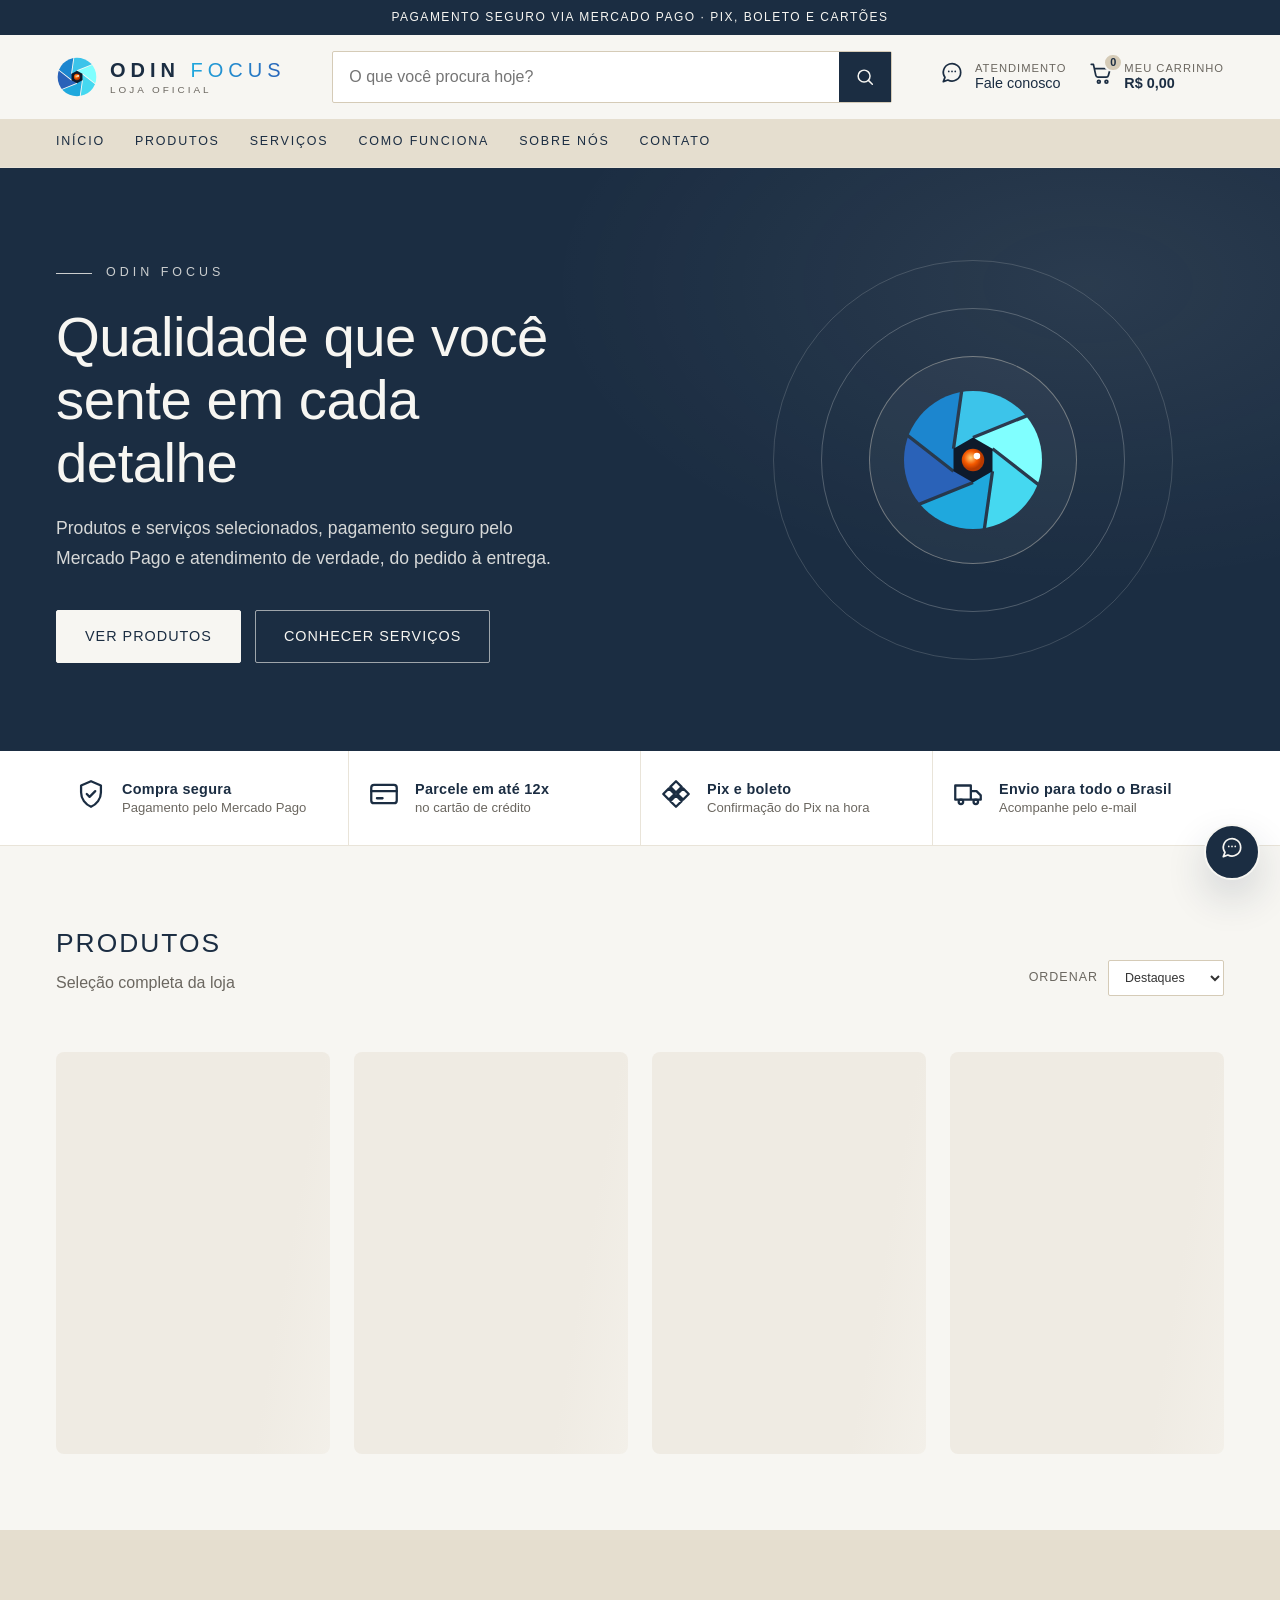
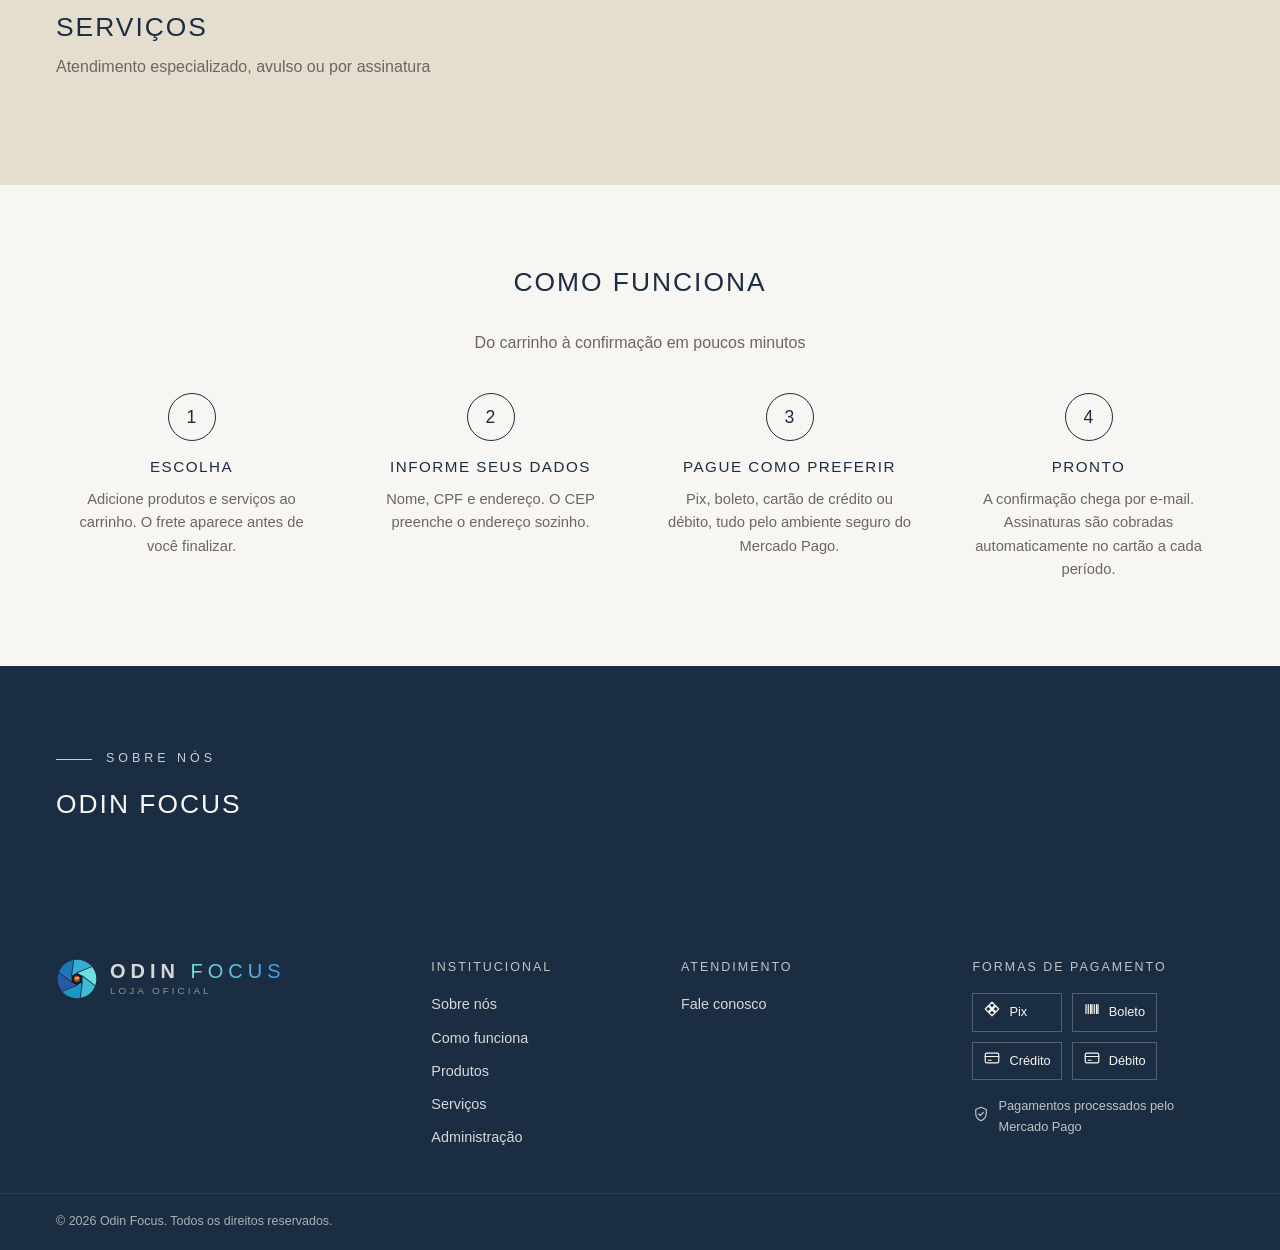
==== commit ec63bf71: "Loja: link Administração no rodapé abre o painel nas Configurações" ====
--- a/loja/index.html
+++ b/loja/index.html
@@ -169,6 +169,8 @@
           <li><a href="#como-funciona">Como funciona</a></li>
           <li><a href="#produtos">Produtos</a></li>
           <li><a href="#servicos">Serviços</a></li>
+          <!-- Abre o painel direto nas Configurações (pede login se não houver sessão aberta). -->
+          <li><a href="admin/#configuracoes" rel="nofollow">Administração</a></li>
         </ul>
       </div>
       <div>
--- a/loja/css/loja.css
+++ b/loja/css/loja.css
@@ -391,6 +391,12 @@
 .pg-opcao strong { color: var(--azul); font-size: 1rem; font-weight: 600; }
 .pg-assinatura { display: flex; gap: 10px; align-items: flex-start; background: var(--creme); border-left: 4px solid var(--azul); padding: 12px 14px; margin-bottom: 16px; font-size: .9rem; }
 .pg-assinatura .ico { flex: none; width: 20px; height: 20px; color: var(--azul); margin-top: 2px; }
+/* Formulário de cartão das assinaturas (Asaas) */
+.pg-cartao { display: grid; gap: 14px; }
+.pg-cartao .campos label.marcar { flex-direction: row; align-items: center; gap: 8px; font-size: .9rem; color: var(--texto); cursor: pointer; }
+.pg-cartao .campos label.marcar input { width: 18px; height: 18px; padding: 0; }
+.pg-titular { background: var(--creme); border: 1px solid var(--linha); border-radius: var(--raio); padding: 12px; }
+.pg-dica { font-size: .85rem; color: var(--suave); margin: 0; }
 .pg-seguro { display: flex; gap: 8px; align-items: center; font-size: .8rem; color: var(--suave); margin-top: 12px; }
 .pg-seguro .ico { color: var(--ok); width: 18px; height: 18px; }
 .pg-alerta { display: flex; gap: 10px; align-items: flex-start; background: #F6E3E3; border-left: 4px solid var(--erro); padding: 12px 14px; margin-bottom: 16px; font-size: .9rem; }
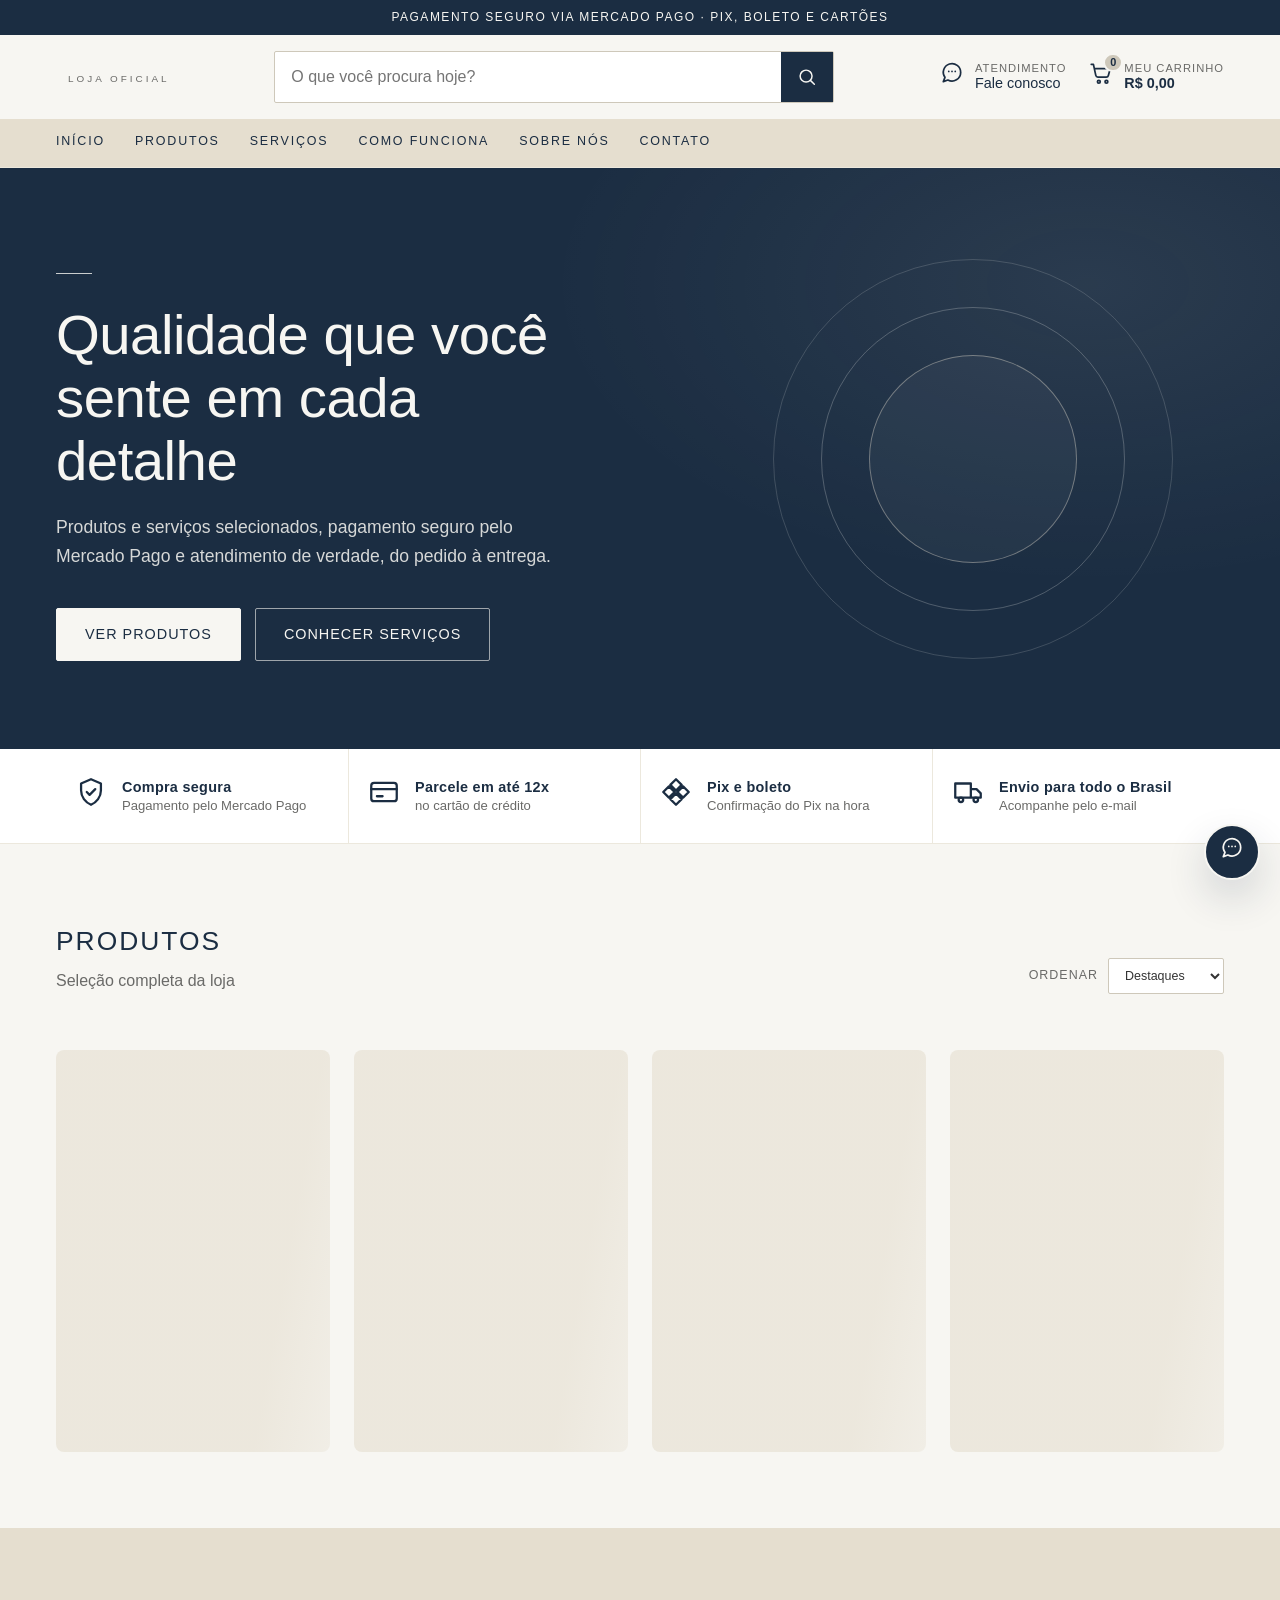
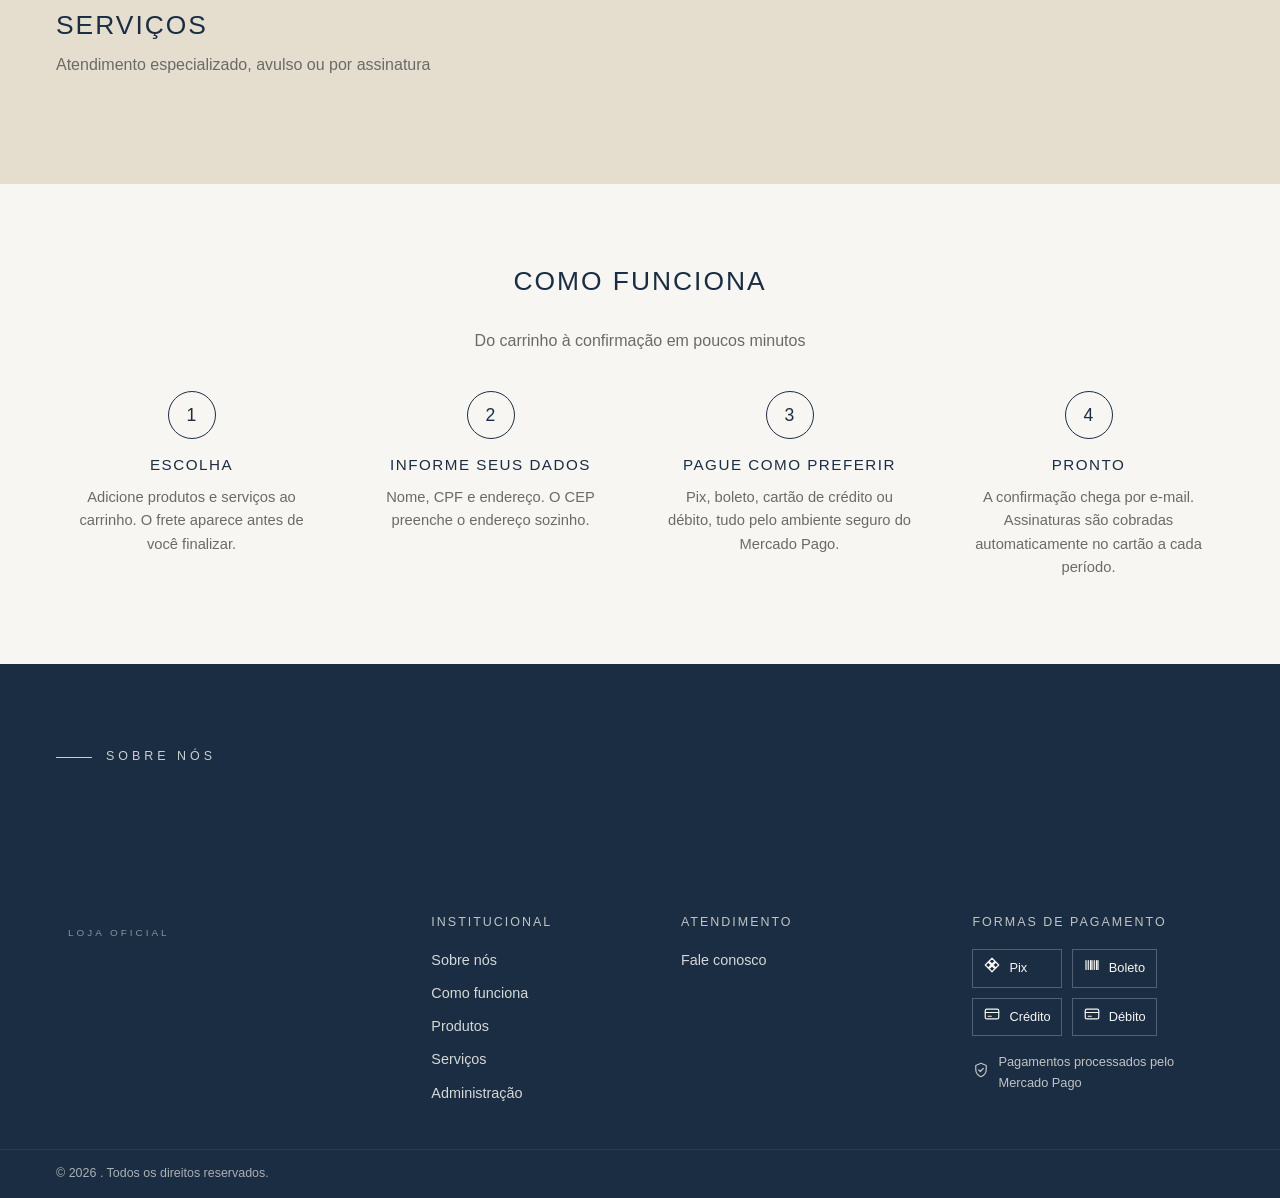
==== commit 6b765233: "Personalizacao Odim personalizavel" ====
--- a/loja/index.html
+++ b/loja/index.html
@@ -3,14 +3,16 @@
 <head>
   <meta charset="UTF-8">
   <meta name="viewport" content="width=device-width, initial-scale=1">
-  <title>Odin Focus · Loja oficial</title>
-  <meta name="description" content="Loja oficial Odin Focus: produtos e serviços selecionados com pagamento seguro por Pix, boleto e cartões via Mercado Pago.">
+  <title>Loja oficial</title>
+  <meta name="description" content="Loja oficial: produtos e serviços selecionados com pagamento seguro por Pix, boleto e cartões.">
   <meta name="theme-color" content="#1B2D42">
   <meta property="og:type" content="website">
-  <meta property="og:title" content="Odin Focus · Loja oficial">
-  <meta property="og:description" content="Produtos e serviços selecionados. Pix, boleto e cartões via Mercado Pago.">
+  <meta property="og:title" content="Loja oficial">
+  <meta property="og:description" content="Produtos e serviços selecionados. Pagamento seguro por Pix, boleto e cartões.">
   <link rel="icon" href="img/icone.svg" type="image/svg+xml">
   <link rel="stylesheet" href="css/loja.css">
+  <!-- Cores escolhidas no painel (Configurações › Cores) -->
+  <link rel="stylesheet" href="api/?r=tema.css">
 </head>
 <body>
   <a class="pular" href="#produtos">Pular para os produtos</a>
@@ -26,7 +28,7 @@
     <div class="container cabecalho-in">
       <a href="./" class="logo" aria-label="Página inicial">
         <span class="logo-marca" data-marca></span>
-        <span class="logo-texto"><strong id="logoNome">ODIN <span class="realce">FOCUS</span></strong><small>Loja oficial</small></span>
+        <span class="logo-texto"><strong id="logoNome"></strong><small>Loja oficial</small></span>
       </a>
 
       <form class="busca" id="formBusca" role="search">
@@ -62,7 +64,7 @@
     <section class="hero">
       <div class="container hero-in">
         <div class="hero-texto">
-          <p class="sobretitulo" id="heroSobretitulo">Odin Focus</p>
+          <p class="sobretitulo" id="heroSobretitulo"></p>
           <h1 id="heroTitulo">Qualidade que você sente em cada detalhe</h1>
           <p class="hero-sub" id="heroSubtitulo">Produtos e serviços selecionados, pagamento seguro pelo Mercado Pago e atendimento de verdade, do pedido à entrega.</p>
           <div class="hero-acoes">
@@ -149,7 +151,7 @@
       <div class="container sobre-in">
         <div>
           <p class="sobretitulo">Sobre nós</p>
-          <h2 id="sobreTitulo">Odin Focus</h2>
+          <h2 id="sobreTitulo"></h2>
         </div>
         <p class="sobre-texto" id="sobreTexto"></p>
       </div>
@@ -159,7 +161,7 @@
   <footer class="rodape">
     <div class="container rodape-in">
       <div class="rodape-marca">
-        <a href="./" class="logo logo-claro"><span class="logo-marca" data-marca></span><span class="logo-texto"><strong id="rodapeNome">ODIN <span class="realce">FOCUS</span></strong><small>Loja oficial</small></span></a>
+        <a href="./" class="logo logo-claro"><span class="logo-marca" data-marca></span><span class="logo-texto"><strong id="rodapeNome"></strong><small>Loja oficial</small></span></a>
         <p id="rodapeSobre"></p>
       </div>
       <div>
@@ -189,7 +191,11 @@
       </div>
     </div>
     <div class="rodape-base">
-      <div class="container"><p>© <span id="ano"></span> <span id="rodapeCopy">Odin Focus</span>. Todos os direitos reservados.</p></div>
+      <div class="container rodape-base-in">
+        <p class="rodape-legal" id="rodapeLegal" hidden></p>
+        <p>© <span id="ano"></span> <span id="rodapeCopy"></span>. Todos os direitos reservados.</p>
+        <p class="credito" id="rodapeCredito"></p>
+      </div>
     </div>
   </footer>
 
--- a/loja/css/loja.css
+++ b/loja/css/loja.css
@@ -1,20 +1,27 @@
-/* Loja Odin Focus · paleta Velasca (creme, bege areia, azul Mediterrâneo, cinza escuro) */
+/*
+ * Estilos da loja. As cores-base vêm do painel (Configurações › Cores), pelo api/?r=tema.css,
+ * que é carregado depois deste arquivo e substitui as cinco primeiras variáveis:
+ *   --azul = cor principal · --creme = fundo · --bege = secundária · --texto = texto · --realce = realce
+ * (os nomes ficaram da paleta original; os valores abaixo são só o padrão). As demais cores derivam delas.
+ */
 :root {
   --creme: #F7F6F2;
   --bege: #E5DECF;
   --azul: #1B2D42;
   --texto: #333333;
-
-  --azul-claro: #2A4262;
-  --bege-escuro: #D5CBB7;
-  --linha: #E9E4D9;
-  --suave: #6B6760;
+  --realce: #1FA8DD;
+
+  --azul-claro: color-mix(in srgb, var(--azul) 86%, white);
+  --bege-escuro: color-mix(in srgb, var(--bege) 90%, black);
+  --linha: color-mix(in srgb, var(--bege) 60%, var(--creme));
+  --suave: color-mix(in srgb, var(--texto) 72%, var(--creme));
+  --realce-claro: color-mix(in srgb, var(--realce) 55%, white);
   --branco: #FFFFFF;
   --ok: #2E6B4F;
   --erro: #A33A3A;
   --raio: 8px;
   --sombra: 0 4px 12px rgba(0, 0, 0, .05);
-  --sombra-forte: 0 18px 40px rgba(27, 45, 66, .16);
+  --sombra-forte: 0 18px 40px color-mix(in srgb, var(--azul) 16%, transparent);
   --fonte: 'Helvetica Neue', Helvetica, Arial, sans-serif;
   --topo: 132px;
   color-scheme: light;
@@ -56,7 +63,7 @@
 .btn:hover { opacity: .9; }
 .btn:disabled { opacity: .45; cursor: not-allowed; }
 .btn-creme { background: var(--creme); color: var(--azul); border-color: var(--creme); }
-.btn-contorno { background: transparent; color: var(--creme); border-color: rgba(247, 246, 242, .6); }
+.btn-contorno { background: transparent; color: var(--creme); border-color: color-mix(in srgb, var(--creme) 60%, transparent); }
 .btn-contorno:hover { background: var(--creme); color: var(--azul); opacity: 1; }
 .btn-claro { background: var(--bege); color: var(--azul); border-color: var(--bege); }
 .btn-largo { width: 100%; }
@@ -76,18 +83,24 @@
 
 .logo { display: inline-flex; align-items: center; gap: 12px; text-decoration: none; color: var(--azul); }
 .logo-marca svg { width: 42px; height: 42px; display: block; }
+/* Logotipo enviado no painel: altura fixa, largura proporcional */
+.logo-marca .marca-img { height: 46px; width: auto; max-width: 240px; object-fit: contain; display: block; }
+/* Logo de fundo claro usado em área escura (sem versão para fundo escuro): vai sobre uma "etiqueta" clara */
+.marca-img.marca-fundo { background: var(--creme); padding: 4px 8px; border-radius: 6px; }
+/* Com logotipo e sem o nome ao lado (Configurações › Identidade visual) */
+body.marca-sem-nome .logo-texto { display: none; }
 .logo-texto { display: flex; flex-direction: column; line-height: 1.1; }
 .logo-texto strong { font-weight: 700; font-size: 1.25rem; letter-spacing: 5px; }
-/* Segunda palavra do nome (ex.: FOCUS), no degradê azul do logotipo */
+/* Segunda palavra do nome, na cor de realce */
 .logo-texto .realce {
   font-weight: 300;
-  background: linear-gradient(90deg, #1FA8DD, #2A62B8);
+  background: linear-gradient(90deg, var(--realce), color-mix(in srgb, var(--realce) 60%, var(--azul)));
   -webkit-background-clip: text; background-clip: text; color: transparent;
 }
-.logo-claro .logo-texto .realce { background-image: linear-gradient(90deg, #80FFFF, #4FA8FF); }
+.logo-claro .logo-texto .realce { background-image: linear-gradient(90deg, var(--realce-claro), var(--realce)); }
 .logo-texto small { font-size: .62rem; letter-spacing: 3px; text-transform: uppercase; color: var(--suave); margin-top: 4px; }
 .logo-claro { color: var(--creme); }
-.logo-claro .logo-texto small { color: rgba(247, 246, 242, .6); }
+.logo-claro .logo-texto small { color: color-mix(in srgb, var(--creme) 60%, transparent); }
 
 .busca { display: flex; max-width: 560px; width: 100%; justify-self: center; border: 1px solid var(--bege-escuro); background: var(--branco); border-radius: 2px; }
 .busca input { flex: 1; min-width: 0; border: 0; background: transparent; padding: 12px 16px; outline: none; }
@@ -118,7 +131,7 @@
 
 /* ---------- Hero ---------- */
 .hero {
-  background: radial-gradient(900px 500px at 85% 20%, rgba(247, 246, 242, .07), transparent 60%), var(--azul);
+  background: radial-gradient(900px 500px at 85% 20%, color-mix(in srgb, var(--creme) 7%, transparent), transparent 60%), var(--azul);
   color: var(--creme); overflow: hidden;
 }
 .hero-in { display: grid; grid-template-columns: 1.25fr 1fr; align-items: center; gap: 40px; padding-top: 88px; padding-bottom: 88px; }
@@ -128,12 +141,13 @@
 .hero-sub { font-size: 1.1rem; line-height: 1.7; max-width: 52ch; opacity: .85; }
 .hero-acoes { display: flex; gap: 14px; flex-wrap: wrap; margin-top: 36px; }
 .hero-arte { position: relative; aspect-ratio: 1; max-width: 400px; width: 100%; justify-self: center; display: grid; place-items: center; }
-.anel { position: absolute; border: 1px solid rgba(247, 246, 242, .16); border-radius: 50%; }
+.anel { position: absolute; border: 1px solid color-mix(in srgb, var(--creme) 16%, transparent); border-radius: 50%; }
 .anel-1 { inset: 0; }
-.anel-2 { inset: 12%; border-color: rgba(247, 246, 242, .24); }
-.anel-3 { inset: 24%; background: rgba(247, 246, 242, .04); border-color: rgba(229, 222, 207, .4); }
+.anel-2 { inset: 12%; border-color: color-mix(in srgb, var(--creme) 24%, transparent); }
+.anel-3 { inset: 24%; background: color-mix(in srgb, var(--creme) 4%, transparent); border-color: color-mix(in srgb, var(--bege) 40%, transparent); }
 .hero-marca { position: relative; color: var(--bege); }
 .hero-marca svg { width: 150px; height: 150px; display: block; }
+.hero-marca .marca-img { max-width: 220px; max-height: 150px; width: auto; height: auto; display: block; }
 
 /* ---------- Benefícios ---------- */
 .beneficios { background: var(--branco); border-bottom: 1px solid var(--linha); }
@@ -194,10 +208,10 @@
 .selo { position: absolute; top: 12px; left: 12px; background: var(--azul); color: var(--creme); font-size: .65rem; letter-spacing: 1.5px; text-transform: uppercase; padding: 5px 9px; }
 .selo-esgotado { background: var(--bege-escuro); color: var(--azul); }
 
-.sem-foto { width: 100%; height: 100%; display: grid; place-items: center; background: var(--bege); color: rgba(27, 45, 66, .3); }
+.sem-foto { width: 100%; height: 100%; display: grid; place-items: center; background: var(--bege); color: color-mix(in srgb, var(--azul) 30%, transparent); }
 .sem-foto svg { width: 38%; height: 38%; max-width: 110px; }
 
-.esqueleto { aspect-ratio: 3 / 4.4; border-radius: var(--raio); background: linear-gradient(100deg, #efebe3 30%, #f8f6f1 50%, #efebe3 70%) 0 0 / 300% 100%; animation: brilho 1.4s infinite linear; }
+.esqueleto { aspect-ratio: 3 / 4.4; border-radius: var(--raio); background: linear-gradient(100deg, var(--linha) 30%, var(--creme) 50%, var(--linha) 70%) 0 0 / 300% 100%; animation: brilho 1.4s infinite linear; }
 @keyframes brilho { to { background-position: -150% 0; } }
 .vazio { grid-column: 1 / -1; text-align: center; color: var(--suave); padding: 48px 16px; }
 
@@ -243,6 +257,9 @@
 .canal span { display: flex; flex-direction: column; font-size: .9rem; color: var(--suave); word-break: break-word; }
 .canal strong { color: var(--azul); font-weight: 400; text-transform: uppercase; letter-spacing: 1.5px; font-size: .78rem; }
 .contato-sem-form { color: var(--suave); padding: 24px 0; }
+.empresa-dados { margin-top: 22px; }
+.empresa-dados p { font-size: .88rem; line-height: 1.7; color: var(--suave); }
+.empresa-dados strong { color: var(--texto); font-weight: 600; }
 .rodape-simples .rodape-base { border-top: 0; }
 
 /* ---------- Rodapé ---------- */
@@ -254,12 +271,18 @@
 .rodape a:hover { opacity: 1; text-decoration: underline; text-underline-offset: 3px; }
 .rodape-marca p { margin-top: 16px; font-size: .9rem; line-height: 1.7; opacity: .7; max-width: 38ch; }
 .selos { grid-template-columns: repeat(2, auto); justify-content: start; }
-.selos li { display: inline-flex; align-items: center; gap: 8px; border: 1px solid rgba(247, 246, 242, .25); padding: 6px 10px; font-size: .8rem; }
+.selos li { display: inline-flex; align-items: center; gap: 8px; border: 1px solid color-mix(in srgb, var(--creme) 25%, transparent); padding: 6px 10px; font-size: .8rem; }
 .selos .ico { width: 18px; height: 18px; }
 .rodape-seguro { display: flex; gap: 8px; align-items: center; margin-top: 16px; font-size: .8rem; opacity: .75; }
 .rodape-seguro .ico { width: 18px; height: 18px; }
-.rodape-base { border-top: 1px solid rgba(247, 246, 242, .12); font-size: .78rem; opacity: .65; }
+.rodape-base { border-top: 1px solid color-mix(in srgb, var(--creme) 12%, transparent); font-size: .78rem; opacity: .65; }
 .rodape-base p { padding: 18px 0; }
+/* Linha legal (razão social, CPF/CNPJ e endereço) e crédito do sistema */
+.rodape-base-in { display: flex; flex-wrap: wrap; align-items: center; justify-content: space-between; gap: 4px 24px; padding-top: 14px; padding-bottom: 14px; }
+.rodape-base-in p { padding: 0; }
+.rodape-legal { flex: 1 1 100%; }
+.credito { opacity: .8; }
+.credito a { text-decoration: underline; text-underline-offset: 2px; }
 
 .zap-flutuante {
   position: fixed; right: 20px; bottom: 20px; z-index: 40; width: 56px; height: 56px; border-radius: 50%;
@@ -270,7 +293,7 @@
 .zap-flutuante .ico { width: 26px; height: 26px; }
 
 /* ---------- Carrinho (gaveta) ---------- */
-.gaveta-fundo { position: fixed; inset: 0; background: rgba(27, 45, 66, .45); z-index: 90; }
+.gaveta-fundo { position: fixed; inset: 0; background: color-mix(in srgb, var(--azul) 45%, transparent); z-index: 90; }
 .gaveta {
   position: fixed; top: 0; right: 0; z-index: 100; width: min(430px, 100%); height: 100vh; height: 100dvh;
   background: var(--creme); display: flex; flex-direction: column; box-shadow: var(--sombra-forte);
@@ -318,7 +341,7 @@
 
 /* ---------- Diálogos ---------- */
 .dlg { border: 0; padding: 0; border-radius: var(--raio); width: calc(100% - 32px); max-width: 960px; max-height: calc(100dvh - 32px); background: var(--branco); color: var(--texto); box-shadow: var(--sombra-forte); }
-.dlg::backdrop { background: rgba(27, 45, 66, .55); }
+.dlg::backdrop { background: color-mix(in srgb, var(--azul) 55%, transparent); }
 .dlg-fechar { position: absolute; top: 10px; right: 10px; z-index: 2; background: var(--branco); }
 
 .item { display: grid; grid-template-columns: 1fr 1fr; }
@@ -413,7 +436,7 @@
 .pg-copia textarea { width: 100%; resize: none; padding: 10px; border: 1px solid var(--bege-escuro); font: .8rem/1.4 ui-monospace, Menlo, Consolas, monospace; background: var(--creme); word-break: break-all; }
 .pg-status { display: flex; align-items: center; gap: 10px; font-size: .9rem; color: var(--azul); }
 .pulso { width: 10px; height: 10px; border-radius: 50%; background: var(--azul); animation: pulso 1.5s infinite; }
-@keyframes pulso { 0% { box-shadow: 0 0 0 0 rgba(27, 45, 66, .5); } 100% { box-shadow: 0 0 0 10px rgba(27, 45, 66, 0); } }
+@keyframes pulso { 0% { box-shadow: 0 0 0 0 color-mix(in srgb, var(--azul) 50%, transparent); } 100% { box-shadow: 0 0 0 10px transparent; } }
 .pg-itens { list-style: none; margin: 6px 0; padding: 14px 16px; width: 100%; max-width: 440px; background: var(--creme); display: grid; gap: 8px; font-size: .88rem; text-align: left; }
 .pg-itens-total { border-top: 1px solid var(--linha); padding-top: 8px; font-weight: 700; color: var(--azul); }
 
@@ -455,6 +478,7 @@
   body { font-size: 15px; }
   .faixa-extra { display: none; }
   .logo-marca svg { width: 36px; height: 36px; }
+  .logo-marca .marca-img { height: 38px; max-width: 170px; }
   .logo-texto strong { font-size: 1.05rem; letter-spacing: 4px; }
   .secao { padding: 52px 0; }
   .secao h2 { font-size: 1.3rem; }
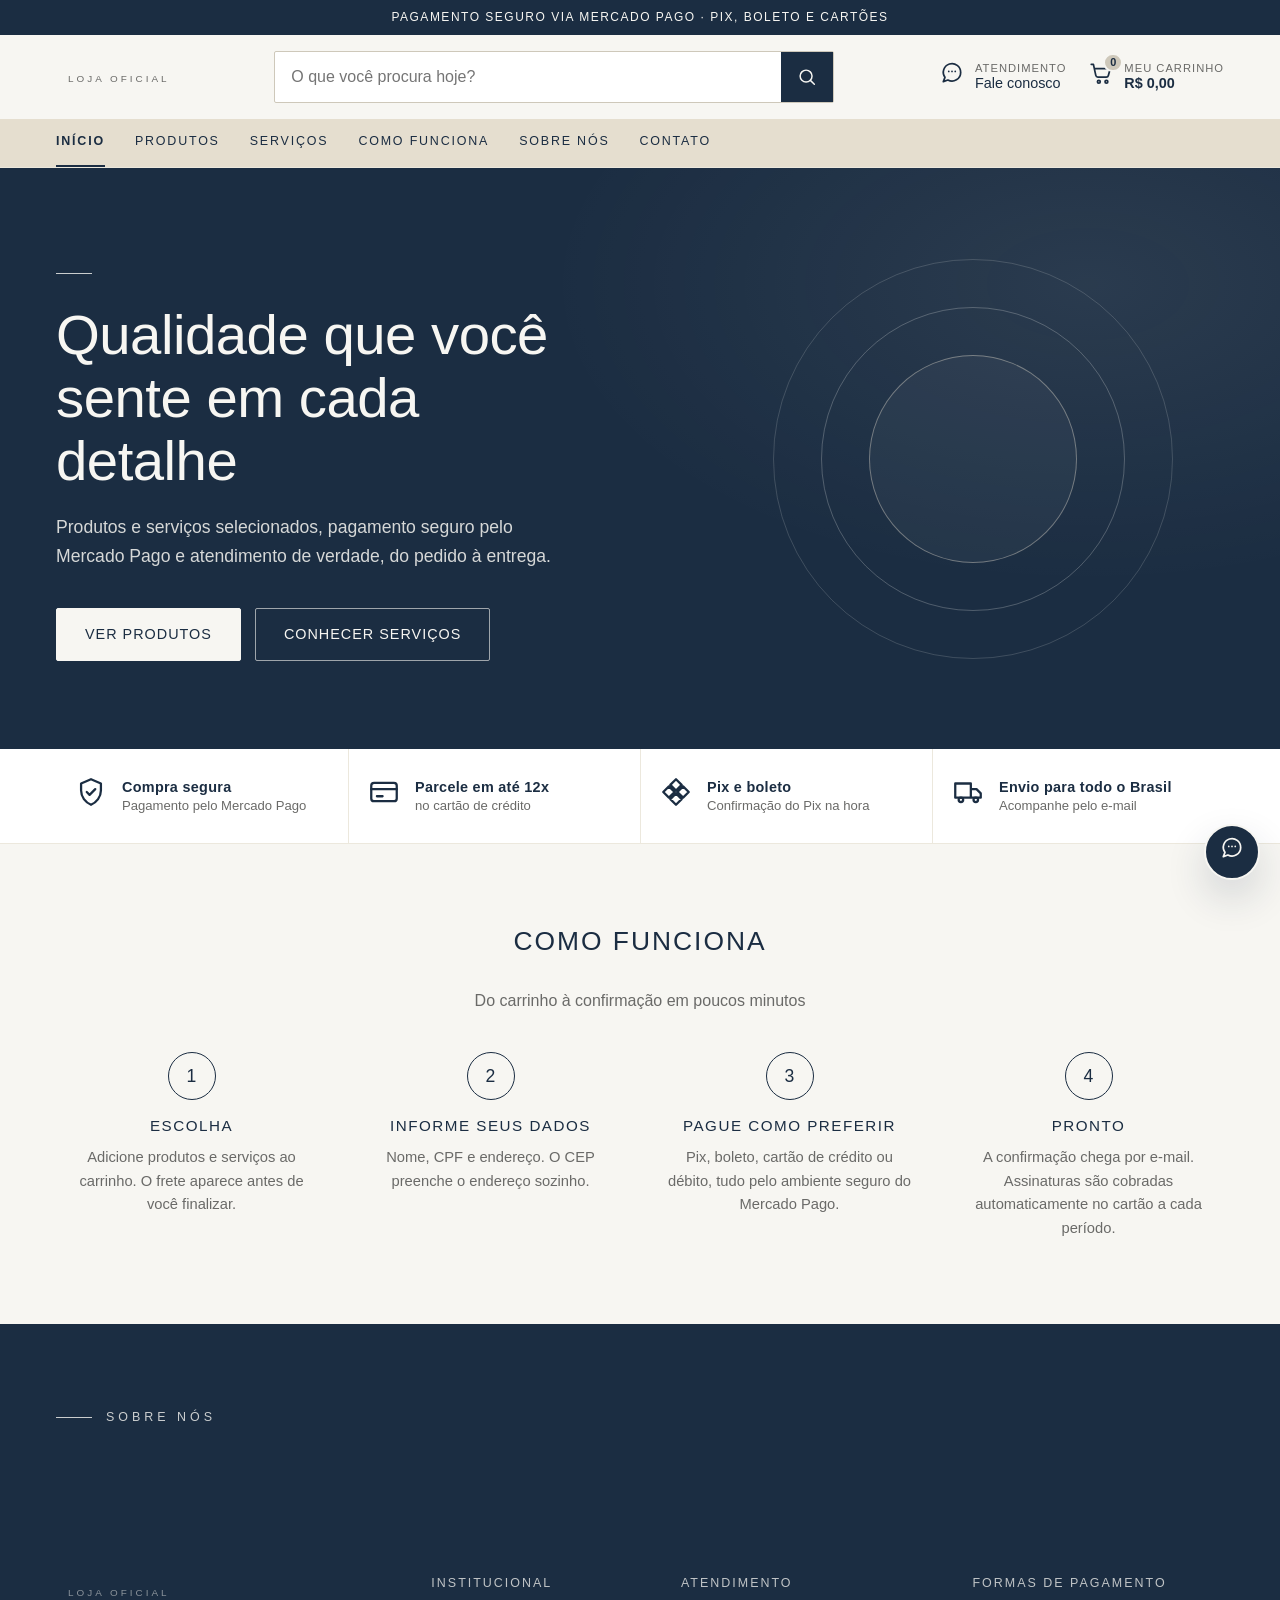
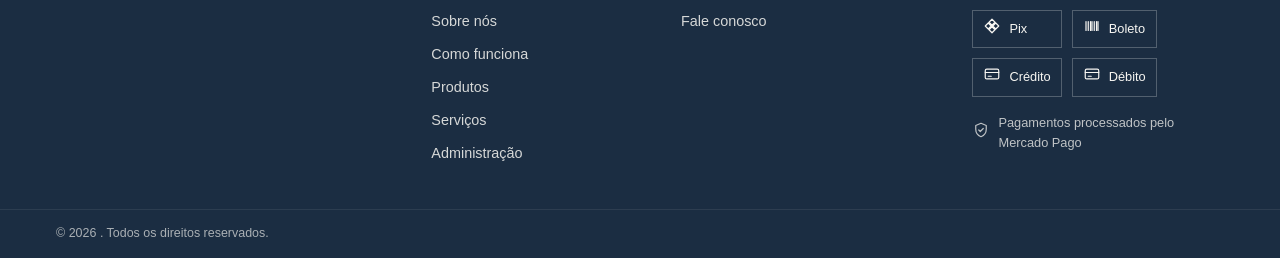
==== commit 5892ba8c: "Loja: telas separadas de Produtos e Serviços, em tabela - A página inicial fica só com a apresentaçã" ====
--- a/loja/index.html
+++ b/loja/index.html
@@ -61,7 +61,7 @@
   </header>
 
   <main id="inicio">
-    <section class="hero">
+    <section class="hero" data-tela="inicio">
       <div class="container hero-in">
         <div class="hero-texto">
           <p class="sobretitulo" id="heroSobretitulo"></p>
@@ -79,7 +79,7 @@
       </div>
     </section>
 
-    <section class="beneficios" aria-label="Vantagens">
+    <section class="beneficios" aria-label="Vantagens" data-tela="inicio">
       <div class="container beneficios-in">
         <div class="beneficio"><span data-icone="escudo"></span><p><strong>Compra segura</strong>Pagamento pelo Mercado Pago</p></div>
         <div class="beneficio"><span data-icone="cartao"></span><p><strong id="benParcelas">Parcele em até 12x</strong>no cartão de crédito</p></div>
@@ -88,7 +88,7 @@
       </div>
     </section>
 
-    <section class="secao" id="categorias" hidden>
+    <section class="secao" id="categorias" data-tela="inicio" hidden>
       <div class="container">
         <div class="secao-cabeca">
           <h2>Compre por categoria</h2>
@@ -97,7 +97,7 @@
       </div>
     </section>
 
-    <section class="secao" id="produtos">
+    <section class="secao tela-catalogo" id="produtos" data-tela="produtos">
       <div class="container">
         <div class="secao-cabeca">
           <div>
@@ -114,25 +114,31 @@
           </label>
         </div>
         <div class="chips" id="chips" role="toolbar" aria-label="Filtrar por categoria"></div>
-        <div class="grade" id="gradeProdutos" aria-live="polite">
-          <div class="esqueleto"></div><div class="esqueleto"></div><div class="esqueleto"></div><div class="esqueleto"></div>
-        </div>
-      </div>
-    </section>
-
-    <section class="secao secao-bege" id="servicos">
+        <div class="tabela-loja-caixa" id="gradeProdutos" aria-live="polite"><p class="carregando">Carregando produtos…</p></div>
+      </div>
+    </section>
+
+    <section class="secao tela-catalogo" id="servicos" data-tela="servicos">
       <div class="container">
         <div class="secao-cabeca">
           <div>
-            <h2>Serviços</h2>
-            <p class="secao-sub">Atendimento especializado, avulso ou por assinatura</p>
-          </div>
-        </div>
-        <div class="grade-servicos" id="gradeServicos"></div>
-      </div>
-    </section>
-
-    <section class="secao" id="como-funciona">
+            <h2 id="tituloServicos">Serviços</h2>
+            <p class="secao-sub" id="subServicos">Atendimento especializado, avulso ou por assinatura</p>
+          </div>
+          <label class="ordem">Ordenar
+            <select id="ordemServicos">
+              <option value="padrao">Destaques</option>
+              <option value="menor">Menor preço</option>
+              <option value="maior">Maior preço</option>
+              <option value="nome">Nome (A-Z)</option>
+            </select>
+          </label>
+        </div>
+        <div class="tabela-loja-caixa" id="gradeServicos" aria-live="polite"><p class="carregando">Carregando serviços…</p></div>
+      </div>
+    </section>
+
+    <section class="secao" id="como-funciona" data-tela="inicio">
       <div class="container">
         <div class="secao-cabeca secao-cabeca-centro">
           <h2>Como funciona</h2>
@@ -147,7 +153,7 @@
       </div>
     </section>
 
-    <section class="secao secao-azul" id="sobre">
+    <section class="secao secao-azul" id="sobre" data-tela="inicio">
       <div class="container sobre-in">
         <div>
           <p class="sobretitulo">Sobre nós</p>
--- a/loja/css/loja.css
+++ b/loja/css/loja.css
@@ -528,3 +528,52 @@
   .contato-caixa .resumo { order: 0; }
   .contato-pagina { padding-top: 24px; }
 }
+
+/* ---------- Telas: Início, Produtos e Serviços (vitrine.js › mostrarTela) ---------- */
+.fora-da-tela { display: none !important; }
+.menu a.ativo { border-bottom-color: var(--azul); font-weight: 600; }
+.tela-catalogo { min-height: 60vh; padding-top: 44px; }
+
+/* Tabela do catálogo */
+.tabela-loja-caixa { background: var(--branco); border-radius: var(--raio); box-shadow: var(--sombra); overflow: hidden; }
+.tabela-loja-caixa > .vazio, .tabela-loja-caixa > .carregando { padding: 48px 16px; }
+.tabela-loja { width: 100%; border-collapse: collapse; font-size: .95rem; }
+.tabela-loja th { text-align: left; font-size: .72rem; letter-spacing: 1.5px; text-transform: uppercase; color: var(--suave); font-weight: 500; padding: 14px 16px; border-bottom: 1px solid var(--linha); background: var(--creme); }
+.tabela-loja td { padding: 12px 16px; border-bottom: 1px solid var(--linha); vertical-align: middle; }
+.tabela-loja tbody tr:last-child td { border-bottom: 0; }
+.tabela-loja tbody tr:hover { background: color-mix(in srgb, var(--creme) 60%, white); }
+.tabela-loja .col-foto { width: 76px; padding-right: 0; }
+.tabela-loja .col-preco { white-space: nowrap; text-align: right; }
+.tabela-loja th.col-preco { text-align: right; }
+.tabela-loja .col-acao { width: 1%; white-space: nowrap; text-align: right; }
+.tabela-loja .col-preco strong { color: var(--azul); font-size: 1.05rem; font-weight: 600; }
+.tabela-loja .col-preco small { font-size: .75rem; color: var(--suave); margin-left: 2px; }
+.tabela-foto { width: 60px; height: 60px; padding: 0; border: 1px solid var(--linha); border-radius: 6px; background: var(--creme); overflow: hidden; cursor: pointer; display: grid; place-items: center; }
+.tabela-foto img { width: 100%; height: 100%; object-fit: cover; }
+.tabela-foto .sem-foto { width: 100%; height: 100%; display: grid; place-items: center; }
+.tabela-foto .sem-foto svg { width: 34px; height: 34px; }
+.tabela-titulo { color: var(--azul); text-decoration: none; font-weight: 600; }
+.tabela-titulo:hover { text-decoration: underline; }
+.tabela-detalhe { display: block; font-size: .8rem; color: var(--suave); margin-top: 2px; max-width: 48ch; overflow: hidden; text-overflow: ellipsis; white-space: nowrap; }
+.tabela-loja .btn-pequeno { padding: 9px 16px; font-size: .75rem; }
+.disp { font-size: .8rem; color: var(--ok); }
+.disp-poucos { color: #8A5A10; }
+.disp-esgotado { color: var(--erro); }
+.linha-esgotada td:not(.col-acao) { opacity: .6; }
+
+/* No celular, cada linha vira um cartão: foto à esquerda, dados à direita, botão embaixo. */
+@media (max-width: 760px) {
+  .tabela-loja thead { display: none; }
+  .tabela-loja, .tabela-loja tbody { display: block; }
+  .tabela-loja tr { display: grid; grid-template-columns: 68px 1fr auto; column-gap: 12px; row-gap: 4px; padding: 14px; border-bottom: 1px solid var(--linha); align-items: center; }
+  .tabela-loja tbody tr:last-child { border-bottom: 0; }
+  .tabela-loja td { padding: 0; border: 0; }
+  .tabela-loja .col-foto { grid-row: 1 / span 3; width: auto; }
+  .tabela-loja .col-item { grid-column: 2 / span 2; }
+  .tabela-loja .col-cat { display: none; }
+  .tabela-loja .col-disp { grid-column: 2; }
+  .tabela-loja .col-preco { grid-column: 3; grid-row: 3; text-align: right; }
+  .tabela-loja .col-acao { grid-column: 2 / span 2; text-align: left; width: auto; margin-top: 6px; }
+  .tabela-loja .col-acao .btn { width: 100%; }
+  .tabela-detalhe { max-width: none; white-space: normal; }
+}
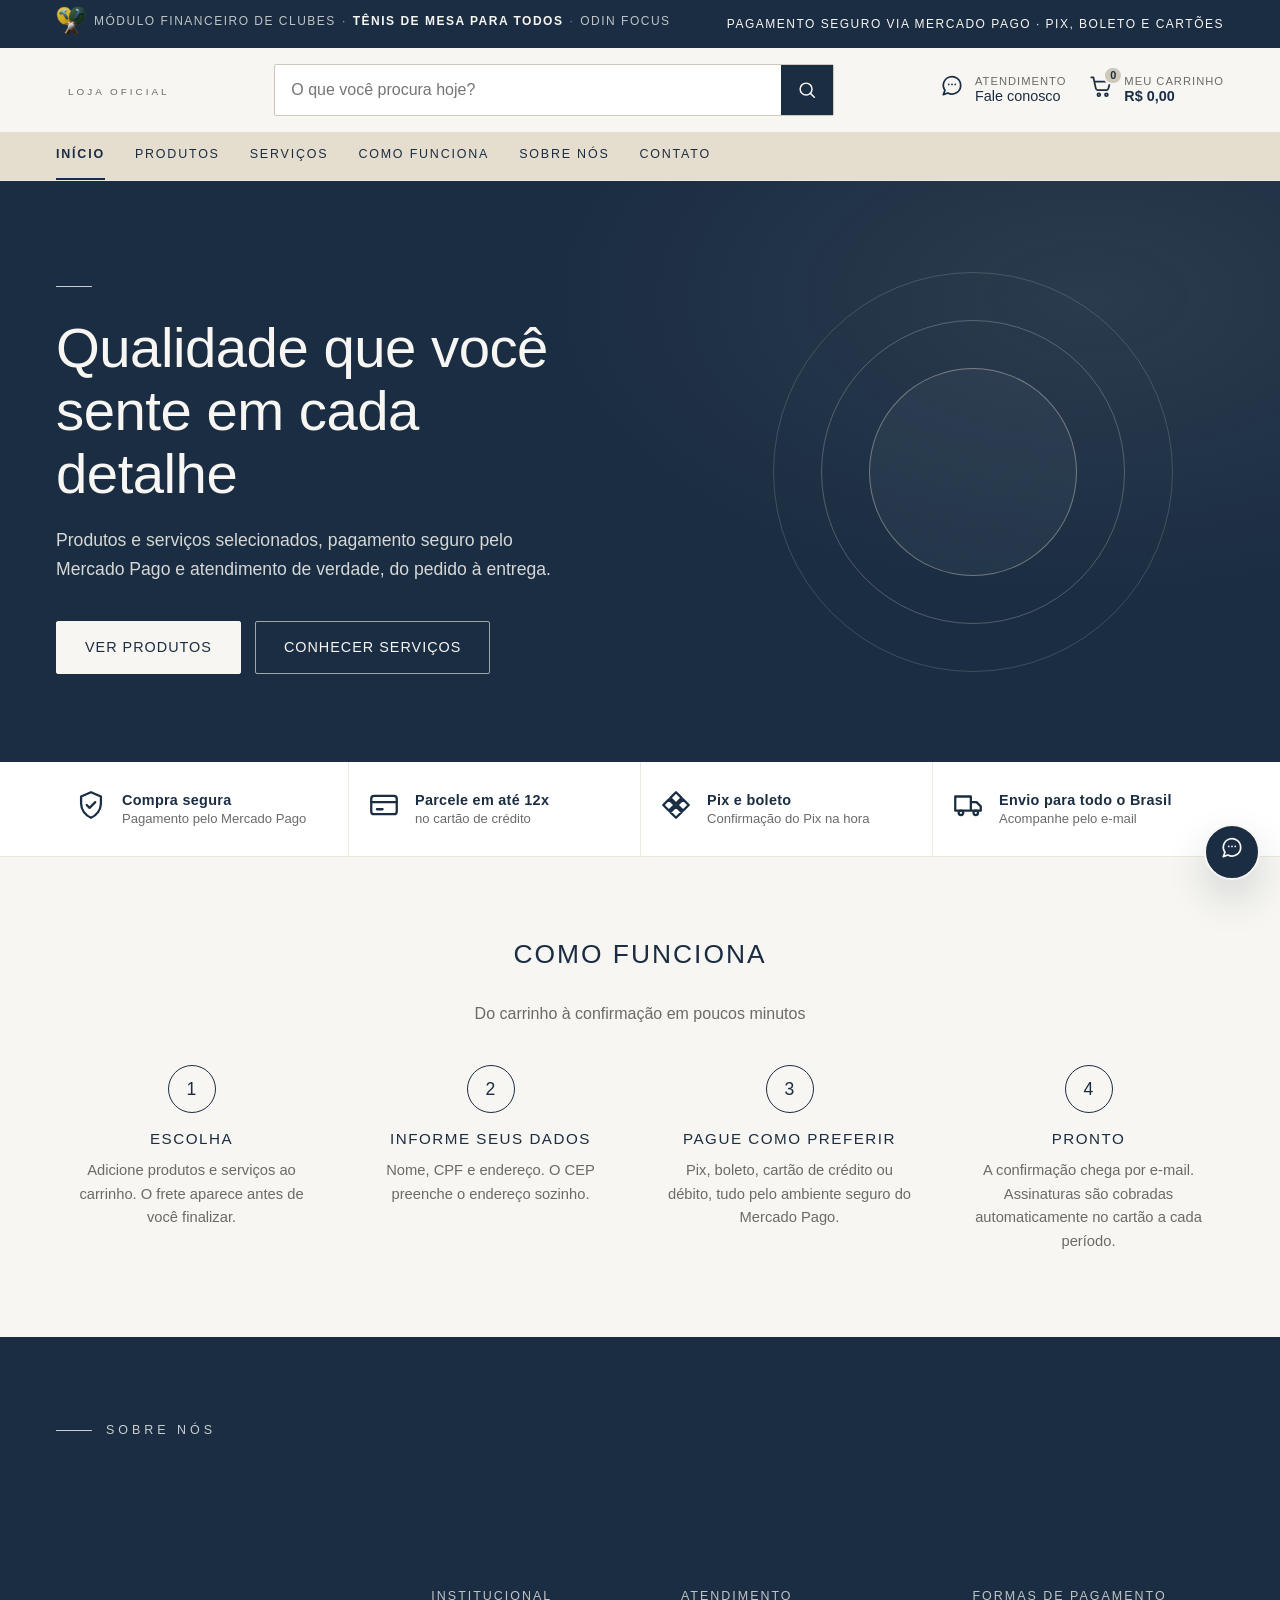
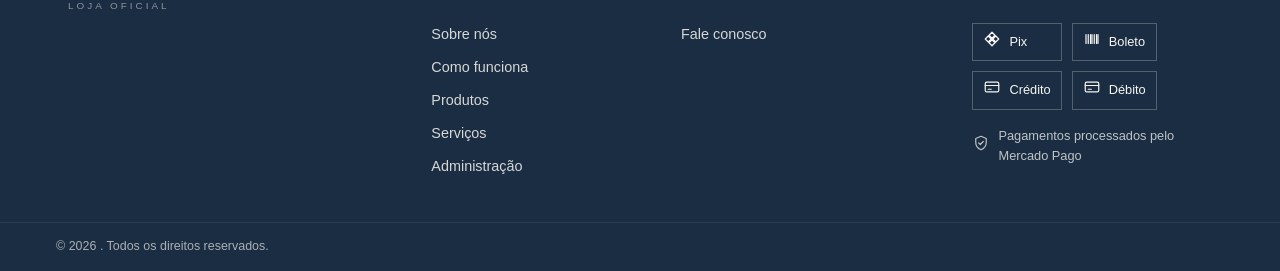
==== commit c270cd3b: "Identidade: selo do Tênis de Mesa para Todos (Módulo Financeiro de Clubes) O Odin Focus passa a se a" ====
--- a/loja/index.html
+++ b/loja/index.html
@@ -18,9 +18,13 @@
   <a class="pular" href="#produtos">Pular para os produtos</a>
 
   <div class="faixa-topo">
-    <div class="container faixa-topo-in">
-      <p id="avisoTopo">Pagamento seguro via Mercado Pago · Pix, boleto e cartões</p>
-      <p class="faixa-extra" id="avisoFrete" hidden></p>
+    <div class="container faixa-topo-in faixa-com-selo">
+      <!-- Selo do Tênis de Mesa para Todos (preenchido pelo comum.js) -->
+      <p data-selo-clubes="linha"></p>
+      <div class="faixa-avisos">
+        <p id="avisoTopo">Pagamento seguro via Mercado Pago · Pix, boleto e cartões</p>
+        <p class="faixa-extra" id="avisoFrete" hidden></p>
+      </div>
     </div>
   </div>
 
--- a/loja/css/loja.css
+++ b/loja/css/loja.css
@@ -283,6 +283,37 @@
 .rodape-legal { flex: 1 1 100%; }
 .credito { opacity: .8; }
 .credito a { text-decoration: underline; text-underline-offset: 2px; }
+.credito a.selo-clubes { text-decoration: none; opacity: 1; }
+
+/* ---------- Selo do Tênis de Mesa para Todos (Módulo Financeiro de Clubes · Odin Focus) ---------- */
+/* Herda a cor do texto de onde está: claro nas áreas escuras, escuro nas claras. */
+.selo-clubes { display: inline-flex; align-items: center; gap: 10px; color: inherit; text-decoration: none; line-height: 1.25; }
+.selo-clubes img { width: 40px; height: 40px; object-fit: contain; flex: none; }
+.selo-clubes-texto { display: flex; flex-direction: column; text-align: left; }
+.selo-clubes-texto small { font-size: .62rem; letter-spacing: 1.5px; text-transform: uppercase; opacity: .75; }
+.selo-clubes-texto strong { font-size: .92rem; font-weight: 700; }
+.selo-clubes-texto span { font-size: .72rem; opacity: .75; }
+.selo-clubes:hover strong { text-decoration: underline; text-underline-offset: 3px; }
+/* Numa linha só, no tamanho do texto em volta: "Módulo Financeiro de Clubes · Tênis de Mesa para Todos · Odin Focus" */
+.selo-clubes-linha { gap: 8px; }
+.selo-clubes-linha img { width: 24px; height: 24px; }
+.selo-clubes-linha .selo-clubes-texto { flex-direction: row; flex-wrap: wrap; align-items: baseline; column-gap: 6px; }
+.selo-clubes-linha .selo-clubes-texto > * { font-size: inherit; letter-spacing: inherit; text-transform: inherit; }
+.selo-clubes-linha .selo-clubes-texto > * + *::before { content: "·"; margin-right: 6px; opacity: .6; font-weight: 400; }
+
+.credito .selo-clubes-linha img { width: 28px; height: 28px; }
+
+/* Faixa do topo com o selo à esquerda e os avisos da loja à direita */
+.faixa-com-selo { justify-content: space-between; align-items: center; padding-top: 6px; padding-bottom: 6px; }
+.faixa-com-selo .selo-clubes-linha img { width: 30px; height: 30px; }
+.faixa-avisos { display: flex; justify-content: center; gap: 28px; flex-wrap: wrap; }
+/* Celular: o selo em duas linhas (sem os pontos separadores) e a faixa centralizada */
+@media (max-width: 760px) {
+  .selo-clubes-linha .selo-clubes-texto { flex-direction: column; align-items: flex-start; }
+  .selo-clubes-linha .selo-clubes-texto > * + *::before { content: none; }
+  .faixa-com-selo { justify-content: center; gap: 4px 28px; }
+  .faixa-com-selo .selo-clubes-texto > span { display: none; }
+}
 
 .zap-flutuante {
   position: fixed; right: 20px; bottom: 20px; z-index: 40; width: 56px; height: 56px; border-radius: 50%;
@@ -543,6 +574,7 @@
 .tabela-loja tbody tr:last-child td { border-bottom: 0; }
 .tabela-loja tbody tr:hover { background: color-mix(in srgb, var(--creme) 60%, white); }
 .tabela-loja .col-foto { width: 76px; padding-right: 0; }
+#servicos .tabela-loja .col-foto { width: 60px; }
 .tabela-loja .col-preco { white-space: nowrap; text-align: right; }
 .tabela-loja th.col-preco { text-align: right; }
 .tabela-loja .col-acao { width: 1%; white-space: nowrap; text-align: right; }
@@ -577,3 +609,8 @@
   .tabela-loja .col-acao .btn { width: 100%; }
   .tabela-detalhe { max-width: none; white-space: normal; }
 }
+.tabela-foto .marca-mini { width: 34px; height: 34px; max-width: 100%; max-height: 100%; object-fit: contain; }
+.tabela-foto .marca-img.marca-mini { width: 44px; height: 44px; }
+.tabela-foto-servico { width: 44px; height: 44px; border-radius: 5px; }
+.tabela-foto-servico .marca-mini { width: 26px; height: 26px; }
+.tabela-foto-servico .marca-img.marca-mini { width: 34px; height: 34px; }
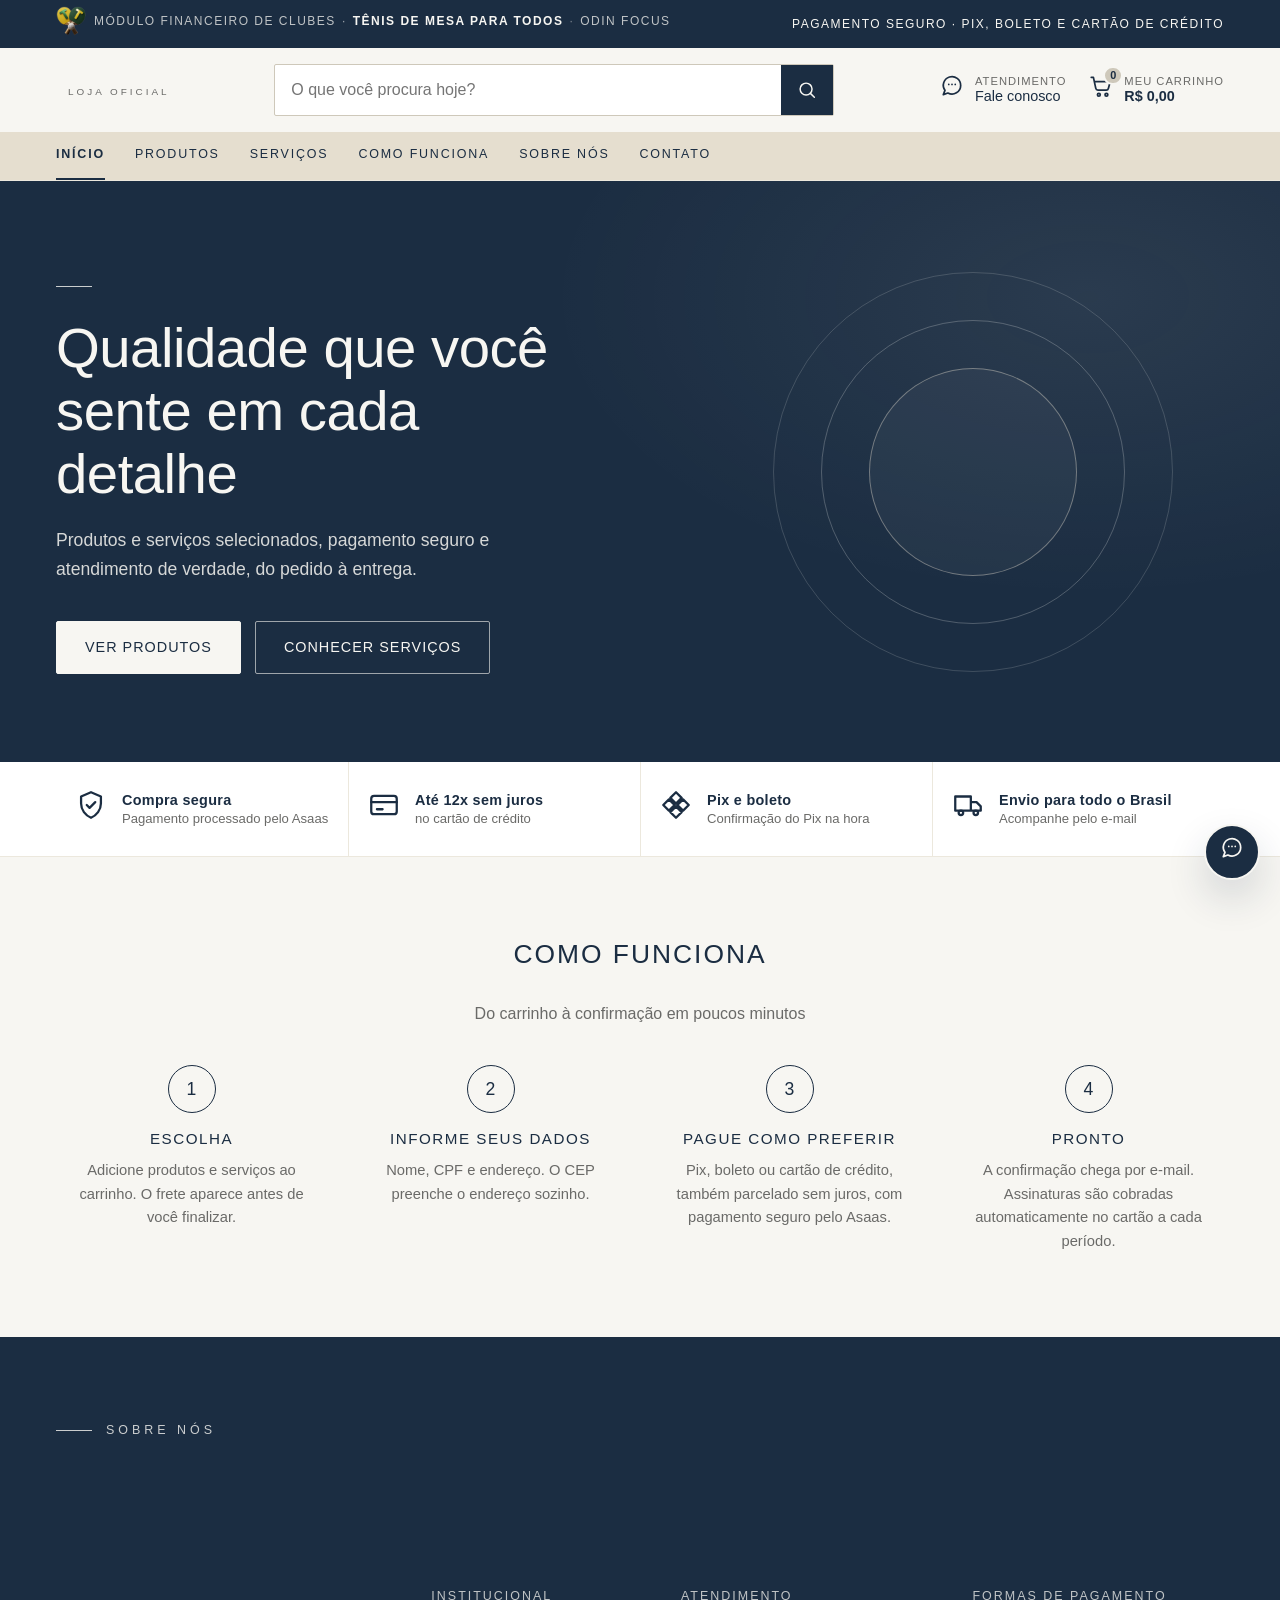
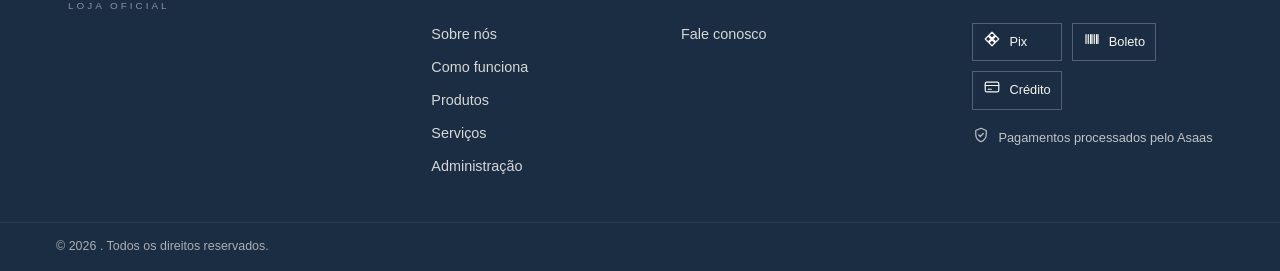
==== commit edea274e: "Pagamentos: só o Asaas (Pix, boleto, cartão de crédito e assinaturas); sai o Mercado Pago - Pix com " ====
--- a/loja/index.html
+++ b/loja/index.html
@@ -22,7 +22,7 @@
       <!-- Selo do Tênis de Mesa para Todos (preenchido pelo comum.js) -->
       <p data-selo-clubes="linha"></p>
       <div class="faixa-avisos">
-        <p id="avisoTopo">Pagamento seguro via Mercado Pago · Pix, boleto e cartões</p>
+        <p id="avisoTopo">Pagamento seguro · Pix, boleto e cartão de crédito</p>
         <p class="faixa-extra" id="avisoFrete" hidden></p>
       </div>
     </div>
@@ -70,7 +70,7 @@
         <div class="hero-texto">
           <p class="sobretitulo" id="heroSobretitulo"></p>
           <h1 id="heroTitulo">Qualidade que você sente em cada detalhe</h1>
-          <p class="hero-sub" id="heroSubtitulo">Produtos e serviços selecionados, pagamento seguro pelo Mercado Pago e atendimento de verdade, do pedido à entrega.</p>
+          <p class="hero-sub" id="heroSubtitulo">Produtos e serviços selecionados, pagamento seguro e atendimento de verdade, do pedido à entrega.</p>
           <div class="hero-acoes">
             <a class="btn btn-creme" href="#produtos" id="heroBtnProdutos">Ver produtos</a>
             <a class="btn btn-contorno" href="#servicos" id="heroBtnServicos">Conhecer serviços</a>
@@ -85,8 +85,8 @@
 
     <section class="beneficios" aria-label="Vantagens" data-tela="inicio">
       <div class="container beneficios-in">
-        <div class="beneficio"><span data-icone="escudo"></span><p><strong>Compra segura</strong>Pagamento pelo Mercado Pago</p></div>
-        <div class="beneficio"><span data-icone="cartao"></span><p><strong id="benParcelas">Parcele em até 12x</strong>no cartão de crédito</p></div>
+        <div class="beneficio"><span data-icone="escudo"></span><p><strong>Compra segura</strong>Pagamento processado pelo Asaas</p></div>
+        <div class="beneficio"><span data-icone="cartao"></span><p><strong id="benParcelas">Até 12x sem juros</strong>no cartão de crédito</p></div>
         <div class="beneficio"><span data-icone="pix"></span><p><strong>Pix e boleto</strong>Confirmação do Pix na hora</p></div>
         <div class="beneficio"><span data-icone="caminhao"></span><p><strong id="benFrete">Envio para todo o Brasil</strong><span id="benFreteSub">Acompanhe pelo e-mail</span></p></div>
       </div>
@@ -151,7 +151,7 @@
         <ol class="passos">
           <li><span class="passo-num">1</span><h3>Escolha</h3><p>Adicione produtos e serviços ao carrinho. O frete aparece antes de você finalizar.</p></li>
           <li><span class="passo-num">2</span><h3>Informe seus dados</h3><p>Nome, CPF e endereço. O CEP preenche o endereço sozinho.</p></li>
-          <li><span class="passo-num">3</span><h3>Pague como preferir</h3><p>Pix, boleto, cartão de crédito ou débito, tudo pelo ambiente seguro do Mercado Pago.</p></li>
+          <li><span class="passo-num">3</span><h3>Pague como preferir</h3><p>Pix, boleto ou cartão de crédito, também parcelado sem juros, com pagamento seguro pelo Asaas.</p></li>
           <li><span class="passo-num">4</span><h3>Pronto</h3><p>A confirmação chega por e-mail. Assinaturas são cobradas automaticamente no cartão a cada período.</p></li>
         </ol>
       </div>
@@ -195,9 +195,8 @@
           <li><span data-icone="pix"></span>Pix</li>
           <li><span data-icone="boleto"></span>Boleto</li>
           <li><span data-icone="cartao"></span>Crédito</li>
-          <li><span data-icone="cartao"></span>Débito</li>
         </ul>
-        <p class="rodape-seguro"><span data-icone="escudo"></span>Pagamentos processados pelo Mercado Pago</p>
+        <p class="rodape-seguro"><span data-icone="escudo"></span>Pagamentos processados pelo Asaas</p>
       </div>
     </div>
     <div class="rodape-base">
--- a/loja/css/loja.css
+++ b/loja/css/loja.css
@@ -434,7 +434,6 @@
 /* ---------- Pagamento ---------- */
 .pg-total { display: flex; justify-content: space-between; align-items: center; background: var(--creme); padding: 14px 16px; margin-bottom: 16px; }
 .pg-total strong { font-size: 1.3rem; color: var(--azul); }
-.pg-brick { min-height: 220px; }
 .carregando { color: var(--suave); text-align: center; padding: 60px 0; }
 .pg-opcoes { display: grid; gap: 10px; margin-bottom: 8px; }
 .pg-opcao { display: flex; align-items: center; gap: 14px; width: 100%; text-align: left; background: var(--branco); border: 1px solid var(--bege-escuro); border-radius: var(--raio); padding: 14px 16px; cursor: pointer; color: var(--texto); font: inherit; }
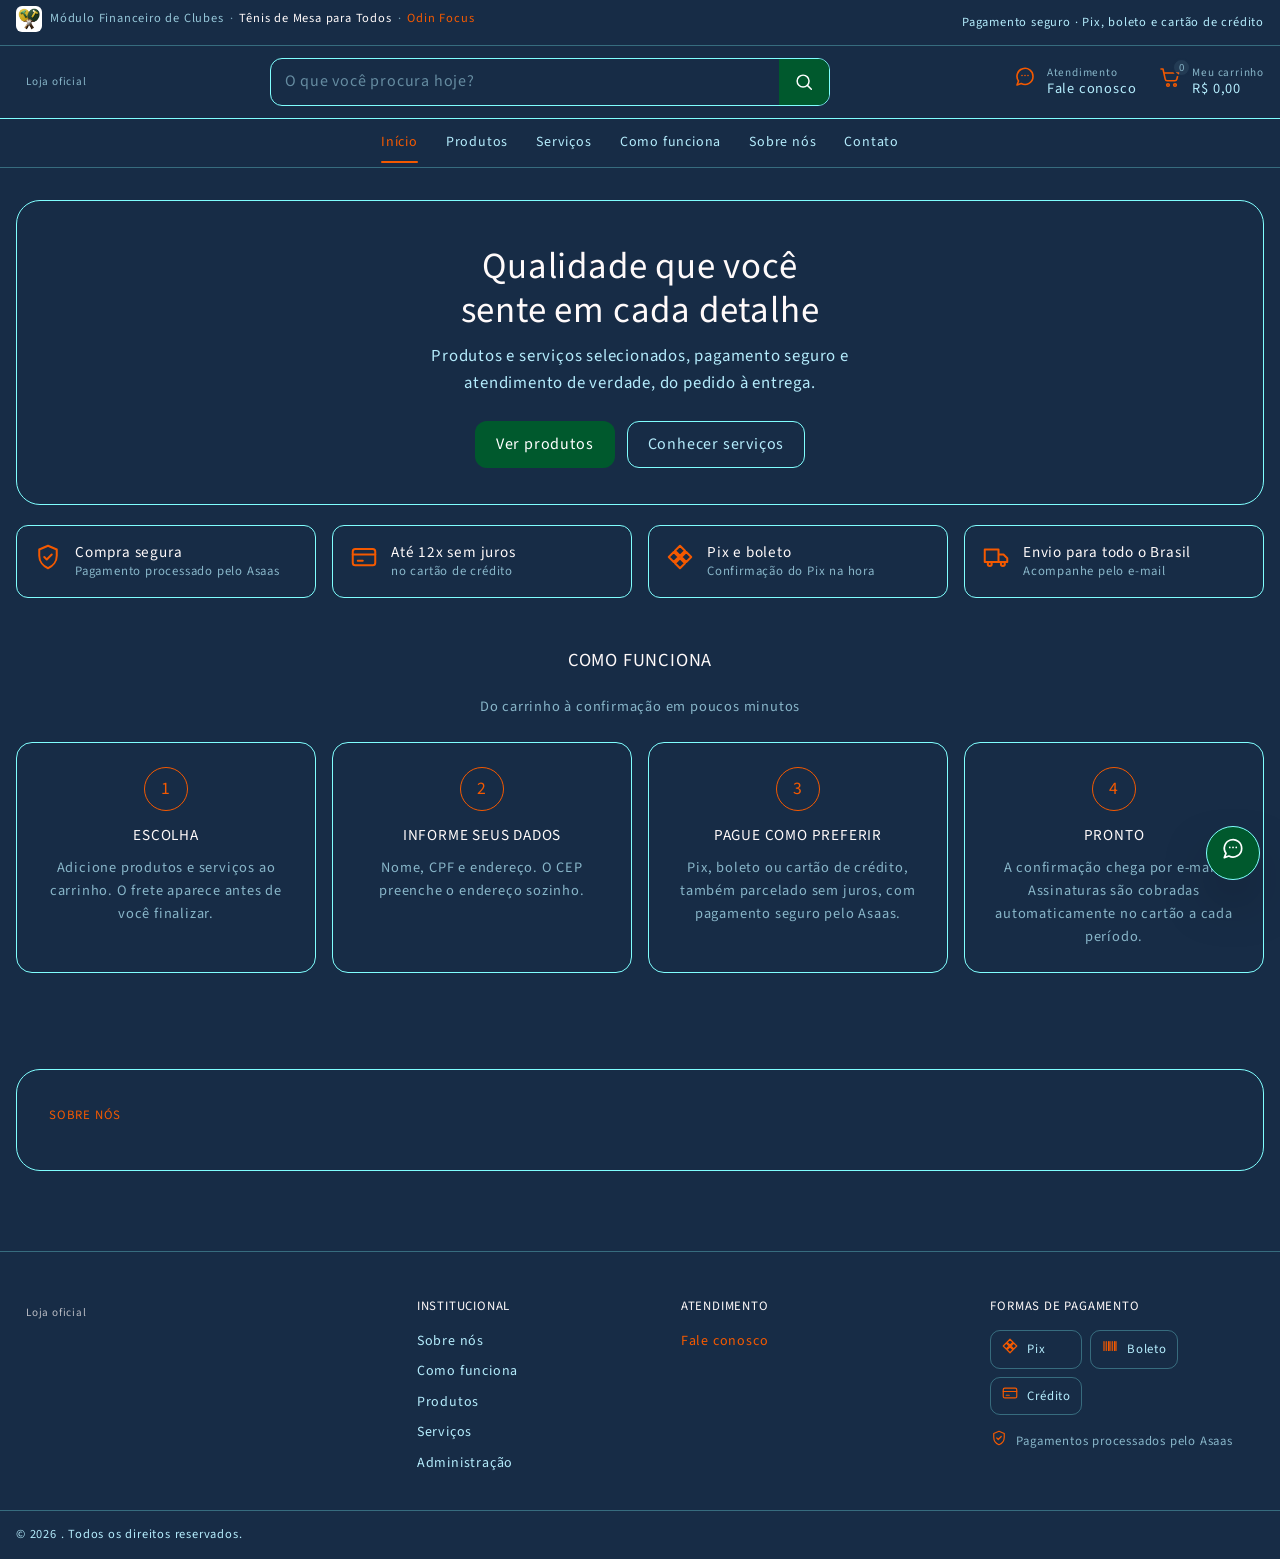
==== commit b6dfaaa8: "Padrão visual do Tênis de Mesa para Todos em todo o Odin - Fonte Source Sans 3 sem negrito e com esp" ====
--- a/loja/index.html
+++ b/loja/index.html
@@ -5,7 +5,11 @@
   <meta name="viewport" content="width=device-width, initial-scale=1">
   <title>Loja oficial</title>
   <meta name="description" content="Loja oficial: produtos e serviços selecionados com pagamento seguro por Pix, boleto e cartões.">
-  <meta name="theme-color" content="#1B2D42">
+  <meta name="theme-color" content="#172C46">
+  <!-- Fonte do Tênis de Mesa para Todos: Source Sans 3 (Google Fonts) -->
+  <link rel="preconnect" href="https://fonts.googleapis.com">
+  <link rel="preconnect" href="https://fonts.gstatic.com" crossorigin>
+  <link href="https://fonts.googleapis.com/css2?family=Source+Sans+3&display=swap" rel="stylesheet">
   <meta property="og:type" content="website">
   <meta property="og:title" content="Loja oficial">
   <meta property="og:description" content="Produtos e serviços selecionados. Pagamento seguro por Pix, boleto e cartões.">
--- a/loja/css/loja.css
+++ b/loja/css/loja.css
@@ -1,395 +1,414 @@
 /*
- * Estilos da loja. As cores-base vêm do painel (Configurações › Cores), pelo api/?r=tema.css,
- * que é carregado depois deste arquivo e substitui as cinco primeiras variáveis:
- *   --azul = cor principal · --creme = fundo · --bege = secundária · --texto = texto · --realce = realce
- * (os nomes ficaram da paleta original; os valores abaixo são só o padrão). As demais cores derivam delas.
+ * Estilos da loja, no padrão visual do Tênis de Mesa para Todos (tenisdemesasp.com.br):
+ * fundo azul-marinho, textos celeste, quadros só com borda ciano e cantos arredondados (sem sombra
+ * nem preenchimento), botões verdes, ícones e destaques em laranja, fonte Source Sans 3 sem negrito
+ * e com espaçamento entre letras de 0,05em.
+ *
+ * Cores básicas (Configurações › Cores): o api/?r=tema.css é carregado depois deste arquivo e troca as
+ * cinco primeiras variáveis pelas da loja, além das derivadas (--titulo, --sobre-principal), que o
+ * servidor calcula pela claridade do fundo e do botão. Os valores abaixo são os do Tênis de Mesa para Todos.
+ *   --principal = botões · --fundo = fundo das telas · --secundaria = bordas · --texto = textos · --realce = ícones e destaques
+ * Cores por área (Configurações › Cores por área): o tema.css define --a-{área}-fundo e --a-{área}-texto
+ * só das áreas com cor própria (faixa, cabecalho, menu, botao, destaque, sobre, rodape); sem elas, vale a
+ * cor básica escrita como reserva em var(--a-..., reserva).
  */
 :root {
-  --creme: #F7F6F2;
-  --bege: #E5DECF;
-  --azul: #1B2D42;
-  --texto: #333333;
-  --realce: #1FA8DD;
-
-  --azul-claro: color-mix(in srgb, var(--azul) 86%, white);
-  --bege-escuro: color-mix(in srgb, var(--bege) 90%, black);
-  --linha: color-mix(in srgb, var(--bege) 60%, var(--creme));
-  --suave: color-mix(in srgb, var(--texto) 72%, var(--creme));
-  --realce-claro: color-mix(in srgb, var(--realce) 55%, white);
-  --branco: #FFFFFF;
-  --ok: #2E6B4F;
-  --erro: #A33A3A;
-  --raio: 8px;
-  --sombra: 0 4px 12px rgba(0, 0, 0, .05);
-  --sombra-forte: 0 18px 40px color-mix(in srgb, var(--azul) 16%, transparent);
-  --fonte: 'Helvetica Neue', Helvetica, Arial, sans-serif;
+  --principal: #00592D;
+  --fundo: #172C46;
+  --secundaria: #80FFFF;
+  --texto: #B4ECFC;
+  --realce: #F45900;
+  --titulo: #FFFAFA;
+  --sobre-principal: #FFFFFF;
+
+  --linha: color-mix(in srgb, var(--secundaria) 30%, transparent);
+  --suave: color-mix(in srgb, var(--texto) 72%, var(--fundo));
+  --tom: color-mix(in srgb, var(--texto) 8%, transparent);
+  --campo: var(--fundo);
+  --ok: color-mix(in srgb, #22C55E 70%, var(--texto));
+  --erro: color-mix(in srgb, #EF4444 75%, var(--texto));
+  --atencao: color-mix(in srgb, #DAA520 80%, var(--texto));
+  --raio: 16px;
+  --raio-grande: 24px;
+  --raio-pequeno: 12px;
+  --sombra-forte: 0 25px 50px -12px rgba(0, 0, 0, .5);
+  --fonte: 'Source Sans 3', 'Segoe UI', Arial, sans-serif;
   --topo: 132px;
-  color-scheme: light;
+  color-scheme: dark;
 }
 
 * { box-sizing: border-box; }
 html { scroll-behavior: smooth; scroll-padding-top: var(--topo); }
 body {
   margin: 0;
-  background: var(--creme);
+  background: var(--fundo);
   color: var(--texto);
   font: 16px/1.6 var(--fonte);
+  letter-spacing: .05em;
   -webkit-font-smoothing: antialiased;
 }
 body.travado { overflow: hidden; }
 img { max-width: 100%; display: block; }
 a { color: inherit; }
-button, input, select, textarea { font: inherit; color: inherit; }
-h1, h2, h3 { margin: 0; font-weight: 400; }
+button, input, select, textarea { font: inherit; color: inherit; letter-spacing: inherit; }
+select option { background: var(--campo); color: var(--texto); }
+h1, h2, h3, h4 { margin: 0; font-weight: 400; color: var(--titulo); }
+strong, b, th { font-weight: 400; }
+::file-selector-button { font-weight: 400; letter-spacing: .05em; }
 p { margin: 0; }
 [hidden] { display: none !important; }
-.container { width: 100%; max-width: 1200px; margin: 0 auto; padding: 0 16px; }
+.container { width: 100%; max-width: 1280px; margin: 0 auto; padding: 0 16px; }
 .muted { color: var(--suave); font-size: .9rem; }
 .ico { width: 22px; height: 22px; flex: none; }
 .ico-grande { width: 48px; height: 48px; }
-
-.pular { position: absolute; left: -999px; top: 8px; background: var(--azul); color: var(--creme); padding: 10px 16px; z-index: 200; }
+::placeholder { color: color-mix(in srgb, var(--texto) 50%, transparent); }
+
+.pular { position: absolute; left: -999px; top: 8px; background: var(--principal); color: var(--sobre-principal); padding: 10px 16px; border-radius: var(--raio-pequeno); z-index: 200; }
 .pular:focus { left: 8px; }
-:focus-visible { outline: 2px solid var(--azul); outline-offset: 2px; }
+:focus-visible { outline: 2px solid var(--secundaria); outline-offset: 2px; }
 
 /* ---------- Botões ---------- */
 .btn {
   display: inline-flex; align-items: center; justify-content: center; gap: 8px;
-  background: var(--azul); color: var(--creme);
-  border: 1px solid var(--azul); border-radius: 2px;
-  padding: 14px 28px; font-size: .9rem; text-transform: uppercase; letter-spacing: 1px;
-  text-decoration: none; cursor: pointer; transition: opacity .3s ease, background .3s ease, color .3s ease;
-}
-.btn:hover { opacity: .9; }
-.btn:disabled { opacity: .45; cursor: not-allowed; }
-.btn-creme { background: var(--creme); color: var(--azul); border-color: var(--creme); }
-.btn-contorno { background: transparent; color: var(--creme); border-color: color-mix(in srgb, var(--creme) 60%, transparent); }
-.btn-contorno:hover { background: var(--creme); color: var(--azul); opacity: 1; }
-.btn-claro { background: var(--bege); color: var(--azul); border-color: var(--bege); }
+  background: var(--a-botao-fundo, var(--principal)); color: var(--a-botao-texto, var(--sobre-principal));
+  border: 1px solid transparent; border-radius: var(--raio-pequeno);
+  padding: 12px 20px; font-size: 1rem; line-height: 1.3; text-decoration: none; cursor: pointer;
+  transition: filter .2s ease, background .2s ease, color .2s ease;
+}
+.btn:hover { filter: brightness(1.15); }
+.btn:disabled { opacity: .45; cursor: not-allowed; filter: none; }
+.btn .ico { width: 18px; height: 18px; }
+/* Botão de contorno (ação secundária): só a borda, no padrão dos quadros */
+.btn-contorno, .btn-claro, .btn-linha { background: transparent; color: var(--texto); border-color: var(--secundaria); }
+.btn-contorno:hover, .btn-claro:hover, .btn-linha:hover { background: var(--tom); filter: none; }
 .btn-largo { width: 100%; }
-.btn-icone { background: none; border: 0; padding: 8px; cursor: pointer; color: inherit; display: inline-grid; place-items: center; border-radius: 50%; }
-.btn-icone:hover { background: var(--bege); }
-.link { background: none; border: 0; padding: 4px 0; color: var(--suave); text-decoration: underline; text-underline-offset: 3px; cursor: pointer; font-size: .85rem; }
-.link:hover { color: var(--azul); }
+.btn-pequeno { padding: 8px 14px; font-size: .875rem; border-radius: 10px; }
+.btn-icone { background: none; border: 0; padding: 8px; cursor: pointer; color: inherit; display: inline-grid; place-items: center; border-radius: 10px; }
+.btn-icone:hover { background: var(--tom); }
+/* Links de ação: laranja, como no Tênis de Mesa para Todos */
+.link { background: none; border: 0; padding: 4px 0; color: var(--realce); text-decoration: none; cursor: pointer; font-size: .875rem; }
+.link:hover { text-decoration: underline; text-underline-offset: 3px; }
 .link-centro { display: block; margin: 10px auto 0; }
 
 /* ---------- Topo ---------- */
-.faixa-topo { background: var(--azul); color: var(--creme); font-size: .75rem; letter-spacing: 1.5px; text-transform: uppercase; }
-.faixa-topo-in { display: flex; justify-content: center; gap: 28px; padding-top: 8px; padding-bottom: 8px; text-align: center; flex-wrap: wrap; }
-.faixa-extra::before { content: "·"; margin-right: 28px; opacity: .6; }
-
-.cabecalho { position: sticky; top: 0; z-index: 50; background: var(--creme); border-bottom: 1px solid var(--linha); }
-.cabecalho-in { display: grid; grid-template-columns: auto 1fr auto; align-items: center; gap: 32px; padding-top: 16px; padding-bottom: 16px; }
-
-.logo { display: inline-flex; align-items: center; gap: 12px; text-decoration: none; color: var(--azul); }
-.logo-marca svg { width: 42px; height: 42px; display: block; }
+.faixa-topo { background: var(--a-faixa-fundo, var(--fundo)); color: var(--a-faixa-texto, var(--texto)); font-size: .78rem; border-bottom: 1px solid var(--linha); }
+.faixa-topo-in { display: flex; justify-content: center; gap: 24px; padding-top: 6px; padding-bottom: 6px; text-align: center; flex-wrap: wrap; }
+.faixa-extra::before { content: "·"; margin-right: 24px; opacity: .6; }
+
+.cabecalho { position: sticky; top: 0; z-index: 50; background: var(--a-cabecalho-fundo, var(--fundo)); color: var(--a-cabecalho-texto, var(--texto)); }
+.cabecalho-in { display: grid; grid-template-columns: auto 1fr auto; align-items: center; gap: 28px; padding-top: 12px; padding-bottom: 12px; }
+
+.logo { display: inline-flex; align-items: center; gap: 10px; text-decoration: none; color: var(--titulo); }
+.logo-marca svg { width: 38px; height: 38px; display: block; }
 /* Logotipo enviado no painel: altura fixa, largura proporcional */
-.logo-marca .marca-img { height: 46px; width: auto; max-width: 240px; object-fit: contain; display: block; }
-/* Logo de fundo claro usado em área escura (sem versão para fundo escuro): vai sobre uma "etiqueta" clara */
-.marca-img.marca-fundo { background: var(--creme); padding: 4px 8px; border-radius: 6px; }
+.logo-marca .marca-img { height: 42px; width: auto; max-width: 220px; object-fit: contain; display: block; }
+/* Logo de fundo claro usado em área escura (sem versão para fundo escuro): vai sobre uma "etiqueta" branca */
+.marca-img.marca-fundo { background: #FFFFFF; padding: 3px 6px; border-radius: 8px; }
 /* Com logotipo e sem o nome ao lado (Configurações › Identidade visual) */
 body.marca-sem-nome .logo-texto { display: none; }
-.logo-texto { display: flex; flex-direction: column; line-height: 1.1; }
-.logo-texto strong { font-weight: 700; font-size: 1.25rem; letter-spacing: 5px; }
+.logo-texto { display: flex; flex-direction: column; line-height: 1.15; }
+.logo-texto strong { font-size: 1.15rem; }
 /* Segunda palavra do nome, na cor de realce */
-.logo-texto .realce {
-  font-weight: 300;
-  background: linear-gradient(90deg, var(--realce), color-mix(in srgb, var(--realce) 60%, var(--azul)));
-  -webkit-background-clip: text; background-clip: text; color: transparent;
-}
-.logo-claro .logo-texto .realce { background-image: linear-gradient(90deg, var(--realce-claro), var(--realce)); }
-.logo-texto small { font-size: .62rem; letter-spacing: 3px; text-transform: uppercase; color: var(--suave); margin-top: 4px; }
-.logo-claro { color: var(--creme); }
-.logo-claro .logo-texto small { color: color-mix(in srgb, var(--creme) 60%, transparent); }
-
-.busca { display: flex; max-width: 560px; width: 100%; justify-self: center; border: 1px solid var(--bege-escuro); background: var(--branco); border-radius: 2px; }
-.busca input { flex: 1; min-width: 0; border: 0; background: transparent; padding: 12px 16px; outline: none; }
-.busca:focus-within { border-color: var(--azul); }
-.busca button { border: 0; background: var(--azul); color: var(--creme); width: 52px; cursor: pointer; display: grid; place-items: center; }
+.logo-texto .realce { color: var(--realce); }
+.logo-texto small { font-size: .7rem; color: var(--suave); margin-top: 2px; }
+.logo-claro { color: var(--titulo); }
+.logo-claro .logo-texto small { color: var(--suave); }
+/* Cabeçalho: logotipo, "Atendimento" e carrinho na cor de texto da área (o --a-cabecalho-suave vem do tema.css). */
+.cabecalho .logo { color: var(--a-cabecalho-texto, var(--titulo)); }
+.cabecalho .logo-texto small { color: var(--a-cabecalho-suave, var(--suave)); }
+/* Rodapé: o logotipo segue o texto do rodapé. */
+.rodape .logo-claro { color: var(--a-rodape-texto, var(--titulo)); }
+.rodape .logo-claro .logo-texto small { color: inherit; opacity: .7; }
+
+.busca { display: flex; max-width: 560px; width: 100%; justify-self: center; border: 1px solid var(--secundaria); background: var(--campo); border-radius: var(--raio-pequeno); overflow: hidden; }
+.busca input { flex: 1; min-width: 0; border: 0; background: transparent; padding: 10px 14px; outline: none; color: var(--texto); }
+.busca:focus-within { box-shadow: 0 0 0 2px var(--secundaria); }
+.busca button { border: 0; background: var(--a-botao-fundo, var(--principal)); color: var(--a-botao-texto, var(--sobre-principal)); width: 50px; cursor: pointer; display: grid; place-items: center; }
 
 .cabecalho-acoes { display: flex; align-items: center; gap: 22px; }
-.acao { display: inline-flex; align-items: center; gap: 10px; background: none; border: 0; padding: 0; cursor: pointer; text-decoration: none; color: var(--azul); text-align: left; }
-.acao .ico { width: 26px; height: 26px; }
+.acao { display: inline-flex; align-items: center; gap: 10px; background: none; border: 0; padding: 0; cursor: pointer; text-decoration: none; color: inherit; text-align: left; }
+.acao:hover { color: var(--a-cabecalho-texto, var(--titulo)); }
+.acao .ico { width: 24px; height: 24px; color: var(--realce); }
 .acao-texto { display: flex; flex-direction: column; line-height: 1.2; font-size: .9rem; }
-.acao-texto small { font-size: .7rem; color: var(--suave); text-transform: uppercase; letter-spacing: 1px; }
+.acao-texto small { font-size: .7rem; color: var(--a-cabecalho-suave, var(--suave)); }
 .acao-icone { position: relative; display: inline-grid; }
 .contador {
   position: absolute; top: -7px; right: -9px; min-width: 19px; height: 19px; padding: 0 5px;
-  background: var(--azul); color: var(--creme); border: 2px solid var(--creme);
-  border-radius: 10px; font-size: .68rem; font-weight: 700; display: grid; place-items: center; line-height: 1;
-}
-.contador.zerado { background: var(--bege-escuro); color: var(--azul); }
-
-.menu { background: var(--bege); }
-.menu-in { display: flex; gap: 30px; overflow-x: auto; scrollbar-width: none; }
+  background: var(--realce); color: #FFFFFF; border: 2px solid var(--a-cabecalho-fundo, var(--fundo));
+  border-radius: 10px; font-size: .68rem; display: grid; place-items: center; line-height: 1; letter-spacing: 0;
+}
+.contador.zerado { background: var(--tom); color: var(--suave); }
+
+/* Menu da loja: botões de texto, com a aba ativa em laranja e sublinhada (nav do Tênis de Mesa para Todos) */
+.menu { background: var(--a-menu-fundo, var(--fundo)); border-top: 1px solid var(--secundaria); border-bottom: 1px solid var(--linha); }
+.menu-in { display: flex; justify-content: center; gap: 4px; overflow-x: auto; scrollbar-width: none; padding-top: 6px; padding-bottom: 8px; }
 .menu-in::-webkit-scrollbar { display: none; }
 .menu a {
-  flex: none; padding: 13px 0; text-decoration: none; color: var(--azul);
-  font-size: .78rem; letter-spacing: 1.8px; text-transform: uppercase; border-bottom: 2px solid transparent;
-}
-.menu a:hover { border-bottom-color: var(--azul); }
-
-/* ---------- Hero ---------- */
-.hero {
-  background: radial-gradient(900px 500px at 85% 20%, color-mix(in srgb, var(--creme) 7%, transparent), transparent 60%), var(--azul);
-  color: var(--creme); overflow: hidden;
-}
-.hero-in { display: grid; grid-template-columns: 1.25fr 1fr; align-items: center; gap: 40px; padding-top: 88px; padding-bottom: 88px; }
-.sobretitulo { display: inline-flex; align-items: center; gap: 14px; font-size: .78rem; letter-spacing: 4px; text-transform: uppercase; opacity: .8; }
-.sobretitulo::before { content: ""; width: 36px; height: 1px; background: currentColor; }
-.hero h1 { font-size: clamp(2.1rem, 4.4vw, 3.6rem); line-height: 1.12; font-weight: 300; letter-spacing: -.5px; margin: 22px 0 20px; max-width: 16ch; }
-.hero-sub { font-size: 1.1rem; line-height: 1.7; max-width: 52ch; opacity: .85; }
-.hero-acoes { display: flex; gap: 14px; flex-wrap: wrap; margin-top: 36px; }
-.hero-arte { position: relative; aspect-ratio: 1; max-width: 400px; width: 100%; justify-self: center; display: grid; place-items: center; }
-.anel { position: absolute; border: 1px solid color-mix(in srgb, var(--creme) 16%, transparent); border-radius: 50%; }
-.anel-1 { inset: 0; }
-.anel-2 { inset: 12%; border-color: color-mix(in srgb, var(--creme) 24%, transparent); }
-.anel-3 { inset: 24%; background: color-mix(in srgb, var(--creme) 4%, transparent); border-color: color-mix(in srgb, var(--bege) 40%, transparent); }
-.hero-marca { position: relative; color: var(--bege); }
-.hero-marca svg { width: 150px; height: 150px; display: block; }
-.hero-marca .marca-img { max-width: 220px; max-height: 150px; width: auto; height: auto; display: block; }
-
-/* ---------- Benefícios ---------- */
-.beneficios { background: var(--branco); border-bottom: 1px solid var(--linha); }
-.beneficios-in { display: grid; grid-template-columns: repeat(4, 1fr); }
-.beneficio { display: flex; align-items: center; gap: 14px; padding: 26px 18px; color: var(--azul); }
-.beneficio + .beneficio { border-left: 1px solid var(--linha); }
-.beneficio .ico { width: 34px; height: 34px; }
-.beneficio p { font-size: .82rem; color: var(--suave); line-height: 1.4; }
-.beneficio strong { display: block; color: var(--azul); font-size: .9rem; font-weight: 700; letter-spacing: .3px; }
+  flex: none; position: relative; padding: 6px 12px; border-radius: 10px; text-decoration: none;
+  color: var(--a-menu-texto, var(--texto)); font-size: .875rem; transition: background .2s ease;
+}
+.menu a:hover { background: var(--tom); }
+
+/* ---------- Destaque (hero): quadro com borda, centralizado ---------- */
+/* O quadro é o próprio .container: o recuo lateral vem da seção, e a largura máxima desconta esse recuo. */
+.hero { padding: 32px 16px 0; }
+.hero-in {
+  display: grid; justify-items: center; text-align: center; gap: 4px;
+  border: 1px solid var(--secundaria); border-radius: var(--raio-grande); padding: 36px 28px; max-width: 1248px;
+  background: var(--a-destaque-fundo, transparent); color: var(--a-destaque-texto, var(--texto));
+}
+.hero-texto { display: grid; justify-items: center; }
+.sobretitulo { display: inline-flex; align-items: center; gap: 8px; font-size: .8rem; text-transform: uppercase; color: var(--realce); }
+.hero h1 { font-size: clamp(1.6rem, 3vw, 2.3rem); line-height: 1.2; color: var(--a-destaque-texto, var(--titulo)); margin: 8px 0 10px; max-width: 30ch; text-wrap: balance; }
+.hero-sub { font-size: 1.05rem; line-height: 1.6; max-width: 60ch; }
+.hero-acoes { display: flex; gap: 12px; flex-wrap: wrap; justify-content: center; margin-top: 24px; }
+.hero .btn-contorno { color: inherit; }
+/* A arte (anéis e logotipo grande) não faz parte do padrão limpo do Tênis de Mesa para Todos */
+.hero-arte { display: none; }
+
+/* ---------- Benefícios: quadros pequenos com ícone laranja ---------- */
+.beneficios { padding-top: 20px; }
+.beneficios-in { display: grid; grid-template-columns: repeat(4, 1fr); gap: 16px; }
+.beneficio { display: flex; align-items: center; gap: 12px; padding: 16px; border: 1px solid var(--secundaria); border-radius: var(--raio-pequeno); }
+.beneficio .ico { width: 30px; height: 30px; color: var(--realce); }
+.beneficio p { font-size: .8rem; color: var(--suave); line-height: 1.4; }
+.beneficio strong { display: block; color: var(--titulo); font-size: .95rem; }
 
 /* ---------- Seções ---------- */
-.secao { padding: 76px 0; }
-.secao-bege { background: var(--bege); }
-.secao-azul { background: var(--azul); color: var(--creme); }
-.secao-cabeca { display: flex; align-items: flex-end; justify-content: space-between; gap: 20px; flex-wrap: wrap; margin-bottom: 30px; }
+.secao { padding: 48px 0; }
+.secao-bege { background: transparent; }
+.secao-cabeca { display: flex; align-items: flex-end; justify-content: space-between; gap: 16px 20px; flex-wrap: wrap; margin-bottom: 24px; }
 .secao-cabeca-centro { flex-direction: column; align-items: center; text-align: center; }
-.secao h2 { color: var(--azul); font-size: 1.65rem; letter-spacing: 2px; text-transform: uppercase; }
-.secao-azul h2 { color: var(--creme); }
-.secao-sub { color: var(--suave); margin-top: 6px; }
-.ordem { display: inline-flex; align-items: center; gap: 10px; font-size: .78rem; text-transform: uppercase; letter-spacing: 1px; color: var(--suave); }
-.ordem select { border: 1px solid var(--bege-escuro); background: var(--branco); padding: 9px 12px; border-radius: 2px; text-transform: none; letter-spacing: 0; color: var(--texto); }
+.secao h2 { font-size: 1.15rem; text-transform: uppercase; }
+.secao-sub { color: var(--suave); font-size: .9rem; margin-top: 4px; }
+.ordem { display: inline-flex; align-items: center; gap: 10px; font-size: .8rem; color: var(--suave); }
+.ordem select { border: 1px solid var(--secundaria); background: var(--campo); padding: 8px 12px; border-radius: 10px; color: var(--texto); }
+
+/* "Sobre nós": quadro com borda, como o destaque */
+.secao-azul { padding-left: 16px; padding-right: 16px; }
+.secao-azul .sobre-in {
+  border: 1px solid var(--secundaria); border-radius: var(--raio-grande); padding: 32px; max-width: 1248px;
+  background: var(--a-sobre-fundo, transparent); color: var(--a-sobre-texto, var(--texto));
+}
+.secao-azul h2 { color: var(--a-sobre-texto, var(--titulo)); }
 
 /* Categorias */
-.categorias { display: grid; grid-template-columns: repeat(auto-fill, minmax(170px, 1fr)); gap: 20px; }
-.categoria { background: var(--branco); border-radius: var(--raio); box-shadow: var(--sombra); text-decoration: none; overflow: hidden; display: flex; flex-direction: column; transition: transform .3s ease; }
-.categoria:hover { transform: translateY(-5px); }
-.categoria-foto { aspect-ratio: 4 / 3; background: var(--branco); display: grid; place-items: center; overflow: hidden; }
+.categorias { display: grid; grid-template-columns: repeat(auto-fill, minmax(170px, 1fr)); gap: 16px; }
+.categoria { border: 1px solid var(--secundaria); border-radius: var(--raio); text-decoration: none; overflow: hidden; display: flex; flex-direction: column; transition: background .2s ease; }
+.categoria:hover { background: var(--tom); }
+.categoria-foto { aspect-ratio: 4 / 3; background: var(--tom); display: grid; place-items: center; overflow: hidden; }
 .categoria-foto img { width: 100%; height: 100%; object-fit: contain; padding: 12px; }
-.categoria-nome { padding: 14px 14px 2px; color: var(--azul); text-transform: uppercase; letter-spacing: 1.5px; font-size: .85rem; }
-.categoria-qtd { padding: 0 14px 14px; font-size: .78rem; color: var(--suave); }
+.categoria-nome { padding: 12px 14px 2px; color: var(--titulo); font-size: .9rem; }
+.categoria-qtd { padding: 0 14px 12px; font-size: .78rem; color: var(--suave); }
 
 /* Filtros */
-.chips { display: flex; gap: 8px; flex-wrap: wrap; align-items: center; margin-bottom: 26px; }
-.chip {
-  border: 1px solid var(--bege-escuro); background: var(--branco); color: var(--azul);
-  padding: 8px 16px; border-radius: 999px; cursor: pointer; font-size: .75rem; letter-spacing: 1.2px; text-transform: uppercase;
-}
-.chip:hover { border-color: var(--azul); }
-.chip.ativo { background: var(--azul); border-color: var(--azul); color: var(--creme); }
-.chips-sep { width: 1px; height: 22px; background: var(--bege-escuro); margin: 0 4px; }
+.chips { display: flex; gap: 8px; flex-wrap: wrap; align-items: center; margin-bottom: 22px; }
+.chip { border: 1px solid var(--secundaria); background: transparent; color: var(--texto); padding: 6px 14px; border-radius: 999px; cursor: pointer; font-size: .8rem; }
+.chip:hover { background: var(--tom); }
+.chip.ativo { background: var(--realce); border-color: var(--realce); color: #FFFFFF; }
+.chips-sep { width: 1px; height: 22px; background: var(--linha); margin: 0 4px; }
 
 /* Cards de produto */
-.grade { display: grid; grid-template-columns: repeat(auto-fill, minmax(230px, 1fr)); gap: 24px; }
-.card { background: var(--branco); border-radius: var(--raio); box-shadow: var(--sombra); overflow: hidden; display: flex; flex-direction: column; transition: transform .3s ease, box-shadow .3s ease; }
-.card:hover { transform: translateY(-5px); box-shadow: var(--sombra-forte); }
-.card-foto { position: relative; aspect-ratio: 1; border: 0; padding: 0; background: var(--branco); cursor: pointer; display: grid; place-items: center; border-bottom: 1px solid var(--linha); }
+.grade { display: grid; grid-template-columns: repeat(auto-fill, minmax(230px, 1fr)); gap: 20px; }
+.card { border: 1px solid var(--secundaria); border-radius: var(--raio); overflow: hidden; display: flex; flex-direction: column; transition: background .2s ease; }
+.card:hover { background: var(--tom); }
+.card-foto { position: relative; aspect-ratio: 1; border: 0; padding: 0; background: var(--tom); cursor: pointer; display: grid; place-items: center; border-bottom: 1px solid var(--linha); }
 .card-foto img { width: 100%; height: 100%; object-fit: contain; padding: 14px; }
-.card-corpo { padding: 16px 16px 18px; display: flex; flex-direction: column; gap: 4px; flex: 1; }
-.card-cat { font-size: .68rem; letter-spacing: 1.8px; text-transform: uppercase; color: var(--suave); }
-.card-titulo { font-size: .98rem; line-height: 1.4; color: var(--texto); display: -webkit-box; -webkit-line-clamp: 2; -webkit-box-orient: vertical; overflow: hidden; min-height: 2.8em; }
+.card-corpo { padding: 16px; display: flex; flex-direction: column; gap: 4px; flex: 1; }
+.card-cat { font-size: .72rem; text-transform: uppercase; color: var(--suave); }
+.card-titulo { font-size: 1rem; line-height: 1.4; color: var(--titulo); display: -webkit-box; -webkit-line-clamp: 2; -webkit-box-orient: vertical; overflow: hidden; min-height: 2.8em; }
 .card-titulo a { text-decoration: none; }
-.card-titulo a:hover { color: var(--azul); text-decoration: underline; text-underline-offset: 3px; }
-.card-preco { font-size: 1.3rem; font-weight: 700; color: var(--azul); margin-top: 6px; font-variant-numeric: tabular-nums; }
-.card-preco small, .item-preco small { font-size: .8rem; font-weight: 400; color: var(--suave); margin-left: 2px; }
-.card-parcela { font-size: .76rem; color: var(--suave); }
-.btn-card { margin-top: auto; width: 100%; padding: 12px 16px; font-size: .78rem; }
+.card-titulo a:hover { text-decoration: underline; text-underline-offset: 3px; }
+.card-preco { font-size: 1.3rem; color: var(--titulo); margin-top: 6px; font-variant-numeric: tabular-nums; }
+.card-preco small, .item-preco small { font-size: .8rem; color: var(--suave); margin-left: 2px; }
+.card-parcela { font-size: .78rem; color: var(--suave); }
+.btn-card { margin-top: auto; width: 100%; }
 .card-corpo .btn-card { margin-top: 14px; }
-.selo { position: absolute; top: 12px; left: 12px; background: var(--azul); color: var(--creme); font-size: .65rem; letter-spacing: 1.5px; text-transform: uppercase; padding: 5px 9px; }
-.selo-esgotado { background: var(--bege-escuro); color: var(--azul); }
-
-.sem-foto { width: 100%; height: 100%; display: grid; place-items: center; background: var(--bege); color: color-mix(in srgb, var(--azul) 30%, transparent); }
+.selo { position: absolute; top: 12px; left: 12px; background: var(--realce); color: #FFFFFF; font-size: .7rem; text-transform: uppercase; padding: 3px 10px; border-radius: 999px; }
+.selo-esgotado { background: var(--fundo); color: var(--suave); border: 1px solid var(--linha); }
+
+.sem-foto { width: 100%; height: 100%; display: grid; place-items: center; background: var(--tom); color: color-mix(in srgb, var(--secundaria) 45%, transparent); }
 .sem-foto svg { width: 38%; height: 38%; max-width: 110px; }
 
-.esqueleto { aspect-ratio: 3 / 4.4; border-radius: var(--raio); background: linear-gradient(100deg, var(--linha) 30%, var(--creme) 50%, var(--linha) 70%) 0 0 / 300% 100%; animation: brilho 1.4s infinite linear; }
+.esqueleto { aspect-ratio: 3 / 4.4; border-radius: var(--raio); background: linear-gradient(100deg, var(--tom) 30%, color-mix(in srgb, var(--texto) 14%, transparent) 50%, var(--tom) 70%) 0 0 / 300% 100%; animation: brilho 1.4s infinite linear; }
 @keyframes brilho { to { background-position: -150% 0; } }
 .vazio { grid-column: 1 / -1; text-align: center; color: var(--suave); padding: 48px 16px; }
 
 /* Cards de serviço */
-.grade-servicos { display: grid; grid-template-columns: repeat(auto-fill, minmax(420px, 1fr)); gap: 22px; }
-.card-servico { background: var(--branco); border-radius: var(--raio); box-shadow: var(--sombra); display: grid; grid-template-columns: 124px 1fr; gap: 20px; padding: 22px; transition: transform .3s ease; }
-.card-servico:hover { transform: translateY(-5px); }
-.servico-foto { width: 124px; height: 124px; border: 0; padding: 0; border-radius: 6px; overflow: hidden; background: var(--creme); cursor: pointer; }
+.grade-servicos { display: grid; grid-template-columns: repeat(auto-fill, minmax(420px, 1fr)); gap: 20px; }
+.card-servico { border: 1px solid var(--secundaria); border-radius: var(--raio); display: grid; grid-template-columns: 124px 1fr; gap: 20px; padding: 20px; transition: background .2s ease; }
+.card-servico:hover { background: var(--tom); }
+.servico-foto { width: 124px; height: 124px; border: 0; padding: 0; border-radius: var(--raio-pequeno); overflow: hidden; background: var(--tom); cursor: pointer; }
 .servico-foto img { width: 100%; height: 100%; object-fit: cover; }
 .servico-corpo { display: flex; flex-direction: column; gap: 4px; min-width: 0; }
 .servico-corpo .card-titulo { min-height: 0; }
 .servico-detalhes { font-size: .88rem; color: var(--suave); display: -webkit-box; -webkit-line-clamp: 2; -webkit-box-orient: vertical; overflow: hidden; }
 .servico-rodape { display: flex; align-items: flex-end; justify-content: space-between; gap: 12px; margin-top: auto; padding-top: 12px; flex-wrap: wrap; }
 .servico-rodape .card-preco { margin-top: 4px; }
-.servico-rodape .btn { padding: 11px 22px; font-size: .78rem; }
-.selo-renovacao { display: inline-block; font-size: .65rem; letter-spacing: 1.5px; text-transform: uppercase; padding: 4px 8px; background: var(--creme); color: var(--suave); border: 1px solid var(--linha); }
-.selo-renovacao.recorrente { background: var(--azul); color: var(--creme); border-color: var(--azul); }
+.selo-renovacao { display: inline-block; font-size: .7rem; text-transform: uppercase; padding: 3px 10px; border-radius: 999px; color: var(--suave); border: 1px solid var(--linha); }
+.selo-renovacao.recorrente { color: var(--realce); border-color: var(--realce); }
 
 /* Como funciona */
-.passos { list-style: none; margin: 0; padding: 0; display: grid; grid-template-columns: repeat(4, 1fr); gap: 28px; counter-reset: passo; }
-.passos li { text-align: center; padding: 8px 10px; }
-.passo-num { display: inline-grid; place-items: center; width: 48px; height: 48px; border-radius: 50%; border: 1px solid var(--azul); color: var(--azul); font-size: 1.1rem; margin-bottom: 14px; }
-.passos h3 { color: var(--azul); text-transform: uppercase; letter-spacing: 1.5px; font-size: .95rem; margin-bottom: 8px; }
-.passos p { color: var(--suave); font-size: .92rem; }
+.passos { list-style: none; margin: 0; padding: 0; display: grid; grid-template-columns: repeat(4, 1fr); gap: 16px; }
+.passos li { text-align: center; padding: 24px 18px; border: 1px solid var(--secundaria); border-radius: var(--raio); }
+.passo-num { display: inline-grid; place-items: center; width: 44px; height: 44px; border-radius: 50%; border: 1px solid var(--realce); color: var(--realce); font-size: 1.1rem; margin-bottom: 12px; }
+.passos h3 { text-transform: uppercase; font-size: .95rem; margin-bottom: 8px; }
+.passos p { color: var(--suave); font-size: .9rem; }
 
 /* Sobre */
-.sobre-in { display: grid; grid-template-columns: 1fr 2fr; gap: 48px; align-items: start; }
-.sobre-in h2 { margin-top: 14px; }
-.sobre-texto { font-size: 1.15rem; line-height: 1.85; opacity: .9; white-space: pre-line; }
+.sobre-in { display: grid; grid-template-columns: 1fr 2fr; gap: 40px; align-items: start; }
+.sobre-in .sobretitulo { color: var(--realce); }
+.sobre-in h2 { margin-top: 10px; }
+.sobre-texto { font-size: 1.1rem; line-height: 1.8; white-space: pre-line; }
 
 /* ---------- Fale conosco (contato.html) ---------- */
-.contato-pagina { padding-top: 40px; padding-bottom: 60px; }
-.contato-pagina h1 { color: var(--azul); font-size: 1.65rem; letter-spacing: 2px; text-transform: uppercase; font-weight: 400; }
+.contato-pagina { padding-top: 32px; padding-bottom: 60px; }
+.contato-pagina h1 { font-size: 1.5rem; text-transform: uppercase; }
 .contato-caixa { max-width: 980px; margin: 0 auto; }
-.campos textarea { width: 100%; padding: 12px; border: 1px solid var(--bege-escuro); border-radius: 3px; background: var(--branco); color: var(--texto); font-size: 1rem; resize: vertical; min-height: 140px; }
-.campos textarea:focus { outline: 2px solid var(--azul); outline-offset: 0; border-color: var(--azul); }
+.campos textarea { width: 100%; padding: 12px; border: 1px solid var(--secundaria); border-radius: var(--raio-pequeno); background: var(--campo); color: var(--texto); font-size: 1rem; resize: vertical; min-height: 140px; }
+.campos textarea:focus { outline: none; box-shadow: 0 0 0 2px var(--secundaria); }
 .campos .form-erro { margin: 0; }
 .isca { position: absolute; left: -9999px; width: 1px; height: 1px; overflow: hidden; }
 .canais { display: grid; gap: 10px; }
-.canal { display: flex; align-items: center; gap: 12px; padding: 14px; background: var(--branco); border-radius: var(--raio); text-decoration: none; color: var(--texto); transition: box-shadow .2s ease; }
-.canal:hover { box-shadow: var(--sombra); }
-.canal .ico { width: 26px; height: 26px; flex: none; color: var(--azul); }
+.canal { display: flex; align-items: center; gap: 12px; padding: 14px; border: 1px solid var(--secundaria); border-radius: var(--raio-pequeno); text-decoration: none; color: var(--texto); transition: background .2s ease; }
+.canal:hover { background: var(--tom); }
+.canal .ico { width: 26px; height: 26px; flex: none; color: var(--realce); }
 .canal span { display: flex; flex-direction: column; font-size: .9rem; color: var(--suave); word-break: break-word; }
-.canal strong { color: var(--azul); font-weight: 400; text-transform: uppercase; letter-spacing: 1.5px; font-size: .78rem; }
+.canal strong { color: var(--titulo); text-transform: uppercase; font-size: .8rem; }
 .contato-sem-form { color: var(--suave); padding: 24px 0; }
 .empresa-dados { margin-top: 22px; }
 .empresa-dados p { font-size: .88rem; line-height: 1.7; color: var(--suave); }
-.empresa-dados strong { color: var(--texto); font-weight: 600; }
+.empresa-dados strong { color: var(--titulo); }
 .rodape-simples .rodape-base { border-top: 0; }
 
-/* ---------- Rodapé ---------- */
-.rodape { background: var(--azul); color: var(--creme); }
-.rodape-in { display: grid; grid-template-columns: 1.6fr 1fr 1.2fr 1.2fr; gap: 40px; padding-top: 56px; padding-bottom: 44px; }
-.rodape h3 { font-size: .78rem; letter-spacing: 2px; text-transform: uppercase; margin-bottom: 16px; opacity: .75; }
-.rodape ul { list-style: none; margin: 0; padding: 0; display: grid; gap: 10px; font-size: .9rem; }
-.rodape a { text-decoration: none; opacity: .85; }
-.rodape a:hover { opacity: 1; text-decoration: underline; text-underline-offset: 3px; }
-.rodape-marca p { margin-top: 16px; font-size: .9rem; line-height: 1.7; opacity: .7; max-width: 38ch; }
+/* ---------- Rodapé: colunas com títulos em maiúsculas, links celeste e contato em laranja ---------- */
+.rodape { background: var(--a-rodape-fundo, var(--fundo)); color: var(--a-rodape-texto, var(--texto)); border-top: 1px solid var(--linha); margin-top: 32px; }
+.rodape-in { display: grid; grid-template-columns: 1.6fr 1fr 1.2fr 1.2fr; gap: 36px; padding-top: 44px; padding-bottom: 36px; }
+.rodape h3 { font-size: .8rem; text-transform: uppercase; margin-bottom: 14px; color: var(--a-rodape-texto, var(--titulo)); }
+.rodape ul { list-style: none; margin: 0; padding: 0; display: grid; gap: 8px; font-size: .875rem; }
+.rodape a { text-decoration: none; }
+.rodape a:hover { color: var(--realce); }
+#rodapeContatos a { color: var(--realce); }
+.rodape-marca p { margin-top: 14px; font-size: .875rem; line-height: 1.6; max-width: 38ch; }
 .selos { grid-template-columns: repeat(2, auto); justify-content: start; }
-.selos li { display: inline-flex; align-items: center; gap: 8px; border: 1px solid color-mix(in srgb, var(--creme) 25%, transparent); padding: 6px 10px; font-size: .8rem; }
-.selos .ico { width: 18px; height: 18px; }
-.rodape-seguro { display: flex; gap: 8px; align-items: center; margin-top: 16px; font-size: .8rem; opacity: .75; }
-.rodape-seguro .ico { width: 18px; height: 18px; }
-.rodape-base { border-top: 1px solid color-mix(in srgb, var(--creme) 12%, transparent); font-size: .78rem; opacity: .65; }
-.rodape-base p { padding: 18px 0; }
+.selos li { display: inline-flex; align-items: center; gap: 8px; border: 1px solid var(--linha); border-radius: 10px; padding: 6px 10px; font-size: .8rem; }
+.selos .ico { width: 18px; height: 18px; color: var(--realce); }
+.rodape-seguro { display: flex; gap: 8px; align-items: center; margin-top: 14px; font-size: .8rem; color: var(--suave); }
+.rodape-seguro .ico { width: 18px; height: 18px; color: var(--realce); }
+.rodape-base { border-top: 1px solid var(--linha); font-size: .78rem; }
+.rodape-base p { padding: 16px 0; }
 /* Linha legal (razão social, CPF/CNPJ e endereço) e crédito do sistema */
 .rodape-base-in { display: flex; flex-wrap: wrap; align-items: center; justify-content: space-between; gap: 4px 24px; padding-top: 14px; padding-bottom: 14px; }
 .rodape-base-in p { padding: 0; }
-.rodape-legal { flex: 1 1 100%; }
-.credito { opacity: .8; }
+.rodape-legal { flex: 1 1 100%; color: var(--suave); }
 .credito a { text-decoration: underline; text-underline-offset: 2px; }
-.credito a.selo-clubes { text-decoration: none; opacity: 1; }
+.credito a.selo-clubes { text-decoration: none; }
 
 /* ---------- Selo do Tênis de Mesa para Todos (Módulo Financeiro de Clubes · Odin Focus) ---------- */
-/* Herda a cor do texto de onde está: claro nas áreas escuras, escuro nas claras. */
+/* Herda a cor do texto de onde está; o símbolo vai sobre um fundo branco, como no cabeçalho do Tênis de Mesa para Todos. */
 .selo-clubes { display: inline-flex; align-items: center; gap: 10px; color: inherit; text-decoration: none; line-height: 1.25; }
-.selo-clubes img { width: 40px; height: 40px; object-fit: contain; flex: none; }
+.selo-clubes img { width: 40px; height: 40px; object-fit: contain; flex: none; background: #FFFFFF; border-radius: 6px; padding: 2px; }
 .selo-clubes-texto { display: flex; flex-direction: column; text-align: left; }
-.selo-clubes-texto small { font-size: .62rem; letter-spacing: 1.5px; text-transform: uppercase; opacity: .75; }
-.selo-clubes-texto strong { font-size: .92rem; font-weight: 700; }
-.selo-clubes-texto span { font-size: .72rem; opacity: .75; }
+.selo-clubes-texto small { font-size: .65rem; text-transform: uppercase; opacity: .8; }
+.selo-clubes-texto strong { font-size: .92rem; color: var(--titulo); }
+.selo-clubes-texto span { font-size: .72rem; color: var(--realce); }
 .selo-clubes:hover strong { text-decoration: underline; text-underline-offset: 3px; }
 /* Numa linha só, no tamanho do texto em volta: "Módulo Financeiro de Clubes · Tênis de Mesa para Todos · Odin Focus" */
 .selo-clubes-linha { gap: 8px; }
 .selo-clubes-linha img { width: 24px; height: 24px; }
 .selo-clubes-linha .selo-clubes-texto { flex-direction: row; flex-wrap: wrap; align-items: baseline; column-gap: 6px; }
-.selo-clubes-linha .selo-clubes-texto > * { font-size: inherit; letter-spacing: inherit; text-transform: inherit; }
-.selo-clubes-linha .selo-clubes-texto > * + *::before { content: "·"; margin-right: 6px; opacity: .6; font-weight: 400; }
-
-.credito .selo-clubes-linha img { width: 28px; height: 28px; }
+.selo-clubes-linha .selo-clubes-texto > * { font-size: inherit; text-transform: inherit; }
+.selo-clubes-linha .selo-clubes-texto > * + *::before { content: "·"; margin-right: 6px; opacity: .6; color: var(--texto); }
+
+.credito .selo-clubes-linha img { width: 26px; height: 26px; }
 
 /* Faixa do topo com o selo à esquerda e os avisos da loja à direita */
-.faixa-com-selo { justify-content: space-between; align-items: center; padding-top: 6px; padding-bottom: 6px; }
-.faixa-com-selo .selo-clubes-linha img { width: 30px; height: 30px; }
-.faixa-avisos { display: flex; justify-content: center; gap: 28px; flex-wrap: wrap; }
+.faixa-com-selo { justify-content: space-between; align-items: center; }
+.faixa-com-selo .selo-clubes-linha img { width: 26px; height: 26px; }
+.faixa-avisos { display: flex; justify-content: center; gap: 24px; flex-wrap: wrap; }
 /* Celular: o selo em duas linhas (sem os pontos separadores) e a faixa centralizada */
 @media (max-width: 760px) {
   .selo-clubes-linha .selo-clubes-texto { flex-direction: column; align-items: flex-start; }
   .selo-clubes-linha .selo-clubes-texto > * + *::before { content: none; }
-  .faixa-com-selo { justify-content: center; gap: 4px 28px; }
+  .faixa-com-selo { justify-content: center; gap: 4px 24px; }
   .faixa-com-selo .selo-clubes-texto > span { display: none; }
 }
 
 .zap-flutuante {
-  position: fixed; right: 20px; bottom: 20px; z-index: 40; width: 56px; height: 56px; border-radius: 50%;
-  background: var(--azul); color: var(--creme); display: grid; place-items: center; box-shadow: var(--sombra-forte);
-  border: 2px solid var(--creme); transition: transform .3s ease;
+  position: fixed; right: 20px; bottom: 20px; z-index: 40; width: 54px; height: 54px; border-radius: 50%;
+  background: var(--a-botao-fundo, var(--principal)); color: var(--a-botao-texto, var(--sobre-principal)); display: grid; place-items: center;
+  border: 1px solid var(--secundaria); box-shadow: var(--sombra-forte); transition: transform .3s ease;
 }
 .zap-flutuante:hover { transform: scale(1.06); }
 .zap-flutuante .ico { width: 26px; height: 26px; }
 
 /* ---------- Carrinho (gaveta) ---------- */
-.gaveta-fundo { position: fixed; inset: 0; background: color-mix(in srgb, var(--azul) 45%, transparent); z-index: 90; }
+.gaveta-fundo { position: fixed; inset: 0; background: rgba(0, 0, 0, .6); backdrop-filter: blur(4px); z-index: 90; }
 .gaveta {
   position: fixed; top: 0; right: 0; z-index: 100; width: min(430px, 100%); height: 100vh; height: 100dvh;
-  background: var(--creme); display: flex; flex-direction: column; box-shadow: var(--sombra-forte);
+  background: var(--fundo); border-left: 1px solid var(--secundaria); display: flex; flex-direction: column; box-shadow: var(--sombra-forte);
   transform: translateX(105%); transition: transform .3s ease; visibility: hidden; outline: none;
 }
 .gaveta.aberta { transform: none; visibility: visible; }
-.gaveta-topo { display: flex; justify-content: space-between; align-items: center; padding: 18px 20px; border-bottom: 1px solid var(--linha); background: var(--branco); }
-.gaveta-topo h2 { font-size: 1rem; letter-spacing: 2px; text-transform: uppercase; color: var(--azul); }
+.gaveta-topo { display: flex; justify-content: space-between; align-items: center; padding: 16px 20px; border-bottom: 1px solid var(--linha); }
+.gaveta-topo h2 { font-size: 1rem; text-transform: uppercase; }
 .gaveta-itens { flex: 1; overflow-y: auto; padding: 8px 20px; }
-.gaveta-rodape { background: var(--branco); border-top: 1px solid var(--linha); padding: 18px 20px 20px; }
+.gaveta-rodape { border-top: 1px solid var(--linha); padding: 18px 20px 20px; }
 .gaveta-rodape:empty { display: none; }
 .carrinho-vazio { text-align: center; padding: 60px 10px; color: var(--suave); display: grid; justify-items: center; gap: 16px; }
-.carrinho-vazio .ico { color: var(--bege-escuro); }
+.carrinho-vazio .ico { color: var(--realce); }
 
 .linha-carrinho { display: grid; grid-template-columns: 68px 1fr auto; gap: 14px; padding: 16px 0; border-bottom: 1px solid var(--linha); align-items: start; }
-.linha-foto { width: 68px; height: 68px; border-radius: 6px; overflow: hidden; background: var(--branco); display: grid; place-items: center; }
+.linha-foto { width: 68px; height: 68px; border-radius: 10px; overflow: hidden; background: var(--tom); display: grid; place-items: center; }
 .linha-foto img { width: 100%; height: 100%; object-fit: contain; padding: 4px; }
-.linha-titulo { font-size: .9rem; line-height: 1.35; }
+.linha-titulo { font-size: .92rem; line-height: 1.35; color: var(--titulo); }
 .linha-preco { font-size: .8rem; color: var(--suave); margin-top: 2px; }
 .linha-preco small { font-size: .75rem; }
 .linha-acoes { display: flex; align-items: center; gap: 14px; margin-top: 8px; }
 .linha-unica { font-size: .78rem; color: var(--suave); }
-.linha-total { font-size: .92rem; color: var(--azul); font-variant-numeric: tabular-nums; white-space: nowrap; }
-
-.qtd { display: inline-flex; align-items: center; border: 1px solid var(--bege-escuro); background: var(--branco); border-radius: 2px; }
-.qtd button { background: none; border: 0; width: 40px; height: 44px; cursor: pointer; display: grid; place-items: center; color: var(--azul); }
+.linha-total { font-size: .92rem; color: var(--titulo); font-variant-numeric: tabular-nums; white-space: nowrap; }
+
+.qtd { display: inline-flex; align-items: center; border: 1px solid var(--secundaria); background: var(--campo); border-radius: 10px; }
+.qtd button { background: none; border: 0; width: 40px; height: 42px; cursor: pointer; display: grid; place-items: center; color: var(--texto); }
 .qtd button:disabled { opacity: .3; cursor: not-allowed; }
 .qtd button .ico { width: 16px; height: 16px; }
-.qtd input { width: 46px; border: 0; text-align: center; -moz-appearance: textfield; appearance: textfield; background: transparent; }
+.qtd input { width: 46px; border: 0; text-align: center; -moz-appearance: textfield; appearance: textfield; background: transparent; color: var(--texto); }
 .qtd input::-webkit-inner-spin-button { -webkit-appearance: none; }
 .qtd-mini button { width: 30px; height: 30px; }
 .qtd-mini span { min-width: 26px; text-align: center; font-size: .88rem; font-variant-numeric: tabular-nums; }
 
-.frete-meta { background: var(--creme); padding: 10px 12px; margin-bottom: 14px; font-size: .82rem; }
+.frete-meta { background: var(--tom); border-radius: 10px; padding: 10px 12px; margin-bottom: 14px; font-size: .82rem; }
 .frete-meta.ok { color: var(--ok); }
-.barra { display: block; height: 5px; background: var(--bege); border-radius: 3px; margin-top: 8px; overflow: hidden; }
-.barra span { display: block; height: 100%; background: var(--azul); }
+.barra { display: block; height: 5px; background: var(--tom); border-radius: 3px; margin-top: 8px; overflow: hidden; }
+.barra span { display: block; height: 100%; background: var(--realce); }
 
 .valores { margin: 0 0 16px; display: grid; gap: 6px; font-size: .92rem; }
 .valores div { display: flex; justify-content: space-between; gap: 12px; }
 .valores dt { color: var(--suave); }
 .valores dd { margin: 0; font-variant-numeric: tabular-nums; }
 .valores-total { border-top: 1px solid var(--linha); padding-top: 10px; margin-top: 4px; }
-.valores-total dt, .valores-total dd { color: var(--azul); font-weight: 700; font-size: 1.1rem; }
-
-/* ---------- Diálogos ---------- */
-.dlg { border: 0; padding: 0; border-radius: var(--raio); width: calc(100% - 32px); max-width: 960px; max-height: calc(100dvh - 32px); background: var(--branco); color: var(--texto); box-shadow: var(--sombra-forte); }
-.dlg::backdrop { background: color-mix(in srgb, var(--azul) 55%, transparent); }
-.dlg-fechar { position: absolute; top: 10px; right: 10px; z-index: 2; background: var(--branco); }
+.valores-total dt, .valores-total dd { color: var(--titulo); font-size: 1.1rem; }
+
+/* ---------- Diálogos: fundo da página, borda ciano e cantos bem arredondados ---------- */
+.dlg { border: 1px solid var(--secundaria); padding: 0; border-radius: var(--raio-grande); width: calc(100% - 32px); max-width: 960px; max-height: calc(100dvh - 32px); background: var(--fundo); color: var(--texto); box-shadow: var(--sombra-forte); }
+.dlg::backdrop { background: rgba(0, 0, 0, .6); backdrop-filter: blur(4px); }
+.dlg-fechar { position: absolute; top: 10px; right: 10px; z-index: 2; background: var(--fundo); }
 
 .item { display: grid; grid-template-columns: 1fr 1fr; }
-.item-galeria { background: var(--branco); padding: 28px; border-right: 1px solid var(--linha); }
-.item-foto { aspect-ratio: 1; display: grid; place-items: center; }
+.item-galeria { padding: 28px; border-right: 1px solid var(--linha); }
+.item-foto { aspect-ratio: 1; display: grid; place-items: center; border-radius: var(--raio-pequeno); background: var(--tom); overflow: hidden; }
 .item-foto img { width: 100%; height: 100%; object-fit: contain; }
 .item-galeria-servico .item-foto { max-width: 250px; margin: 40px auto; }
 .item-miniaturas { display: flex; gap: 10px; margin-top: 16px; justify-content: center; }
-.item-miniaturas button { width: 68px; height: 68px; padding: 4px; border: 1px solid var(--linha); background: var(--branco); cursor: pointer; border-radius: 4px; }
-.item-miniaturas button.ativa { border-color: var(--azul); }
+.item-miniaturas button { width: 68px; height: 68px; padding: 4px; border: 1px solid var(--linha); background: var(--tom); cursor: pointer; border-radius: 10px; }
+.item-miniaturas button.ativa { border-color: var(--realce); }
 .item-miniaturas img { width: 100%; height: 100%; object-fit: contain; }
-.item-info { padding: 40px 32px 32px; display: flex; flex-direction: column; gap: 8px; background: var(--creme); }
-.item-info h2 { font-size: 1.6rem; line-height: 1.25; color: var(--azul); }
-.item-preco { font-size: 1.8rem; font-weight: 700; color: var(--azul); margin-top: 8px; }
+.item-info { padding: 40px 32px 32px; display: flex; flex-direction: column; gap: 8px; }
+.item-info h2 { font-size: 1.5rem; line-height: 1.25; }
+.item-preco { font-size: 1.7rem; color: var(--titulo); margin-top: 8px; }
 .item-detalhes { white-space: pre-line; font-size: .95rem; line-height: 1.7; margin-top: 10px; padding-top: 14px; border-top: 1px solid var(--linha); }
-.item-nota { display: flex; gap: 10px; font-size: .85rem; background: var(--branco); padding: 12px; color: var(--suave); }
-.item-nota .ico { color: var(--azul); }
+.item-nota { display: flex; gap: 10px; font-size: .85rem; background: var(--tom); border-radius: 10px; padding: 12px; color: var(--suave); }
+.item-nota .ico { color: var(--realce); }
 .item-estoque { font-size: .82rem; color: var(--ok); }
 .item-estoque.esgotado { color: var(--erro); }
 .item-comprar { display: flex; gap: 12px; margin-top: auto; padding-top: 20px; }
@@ -397,22 +416,22 @@
 
 /* ---------- Checkout ---------- */
 .dlg-checkout { max-width: 1060px; }
-.checkout-topo { display: flex; align-items: center; justify-content: space-between; gap: 16px; padding: 14px 20px; border-bottom: 1px solid var(--linha); position: sticky; top: 0; background: var(--branco); z-index: 2; }
+.checkout-topo { display: flex; align-items: center; justify-content: space-between; gap: 16px; padding: 14px 20px; border-bottom: 1px solid var(--linha); position: sticky; top: 0; background: var(--fundo); z-index: 2; }
 .etapas { list-style: none; margin: 0; padding: 0; display: flex; gap: 8px; counter-reset: etapa; flex-wrap: wrap; }
-.etapas li { counter-increment: etapa; display: flex; align-items: center; gap: 8px; font-size: .78rem; text-transform: uppercase; letter-spacing: 1.2px; color: var(--suave); }
-.etapas li::before { content: counter(etapa); width: 26px; height: 26px; border-radius: 50%; border: 1px solid var(--bege-escuro); display: grid; place-items: center; font-size: .78rem; }
-.etapas li + li::after { order: -1; content: ""; width: 24px; height: 1px; background: var(--bege-escuro); }
-.etapas li.ativa { color: var(--azul); font-weight: 700; }
-.etapas li.ativa::before { background: var(--azul); border-color: var(--azul); color: var(--creme); }
-.etapas li.feita::before { content: "✓"; background: var(--bege); border-color: var(--bege); color: var(--azul); }
+.etapas li { counter-increment: etapa; display: flex; align-items: center; gap: 8px; font-size: .82rem; color: var(--suave); }
+.etapas li::before { content: counter(etapa); width: 26px; height: 26px; border-radius: 50%; border: 1px solid var(--linha); display: grid; place-items: center; font-size: .78rem; }
+.etapas li + li::after { order: -1; content: ""; width: 24px; height: 1px; background: var(--linha); }
+.etapas li.ativa { color: var(--realce); }
+.etapas li.ativa::before { background: var(--realce); border-color: var(--realce); color: #FFFFFF; }
+.etapas li.feita::before { content: "✓"; background: var(--tom); border-color: var(--secundaria); color: var(--ok); }
 .checkout-corpo { display: grid; grid-template-columns: 1.55fr 1fr; }
 .checkout-principal { padding: 26px 28px 30px; min-width: 0; }
-.resumo { background: var(--creme); padding: 26px 24px; border-left: 1px solid var(--linha); }
-.resumo h3, .form-cliente h3 { font-size: .85rem; letter-spacing: 2px; text-transform: uppercase; color: var(--azul); margin-bottom: 14px; }
+.resumo { background: var(--tom); padding: 26px 24px; border-left: 1px solid var(--linha); }
+.resumo h3, .form-cliente h3 { font-size: .9rem; text-transform: uppercase; margin-bottom: 14px; }
 .form-cliente h3 + .campos { margin-bottom: 24px; }
 /* Checkout pelo CPF: resumo mascarado do cadastro encontrado */
-.cadastro-achado { background: var(--creme); border-left: 4px solid var(--ok); padding: 14px 16px; margin: -8px 0 20px; font-size: .92rem; line-height: 1.6; }
-.cadastro-achado .cadastro-titulo { display: flex; align-items: center; gap: 8px; color: var(--ok); font-weight: 600; margin-bottom: 6px; }
+.cadastro-achado { background: var(--tom); border-left: 4px solid var(--ok); border-radius: 10px; padding: 14px 16px; margin: -8px 0 20px; font-size: .92rem; line-height: 1.6; }
+.cadastro-achado .cadastro-titulo { display: flex; align-items: center; gap: 8px; color: var(--ok); margin-bottom: 6px; }
 .cadastro-achado .cadastro-titulo .ico { width: 18px; height: 18px; }
 .cadastro-achado .link { margin-top: 8px; }
 .resumo-itens { list-style: none; margin: 0 0 16px; padding: 0 0 12px; border-bottom: 1px solid var(--linha); display: grid; gap: 10px; font-size: .88rem; }
@@ -421,60 +440,64 @@
 .resumo-seguro { display: flex; gap: 8px; align-items: center; font-size: .8rem; color: var(--suave); }
 .resumo-seguro .ico { width: 18px; height: 18px; color: var(--ok); }
 
-.campos { display: grid; grid-template-columns: repeat(12, 1fr); gap: 12px 14px; }
+/* ---------- Formulários: campos com borda ciano, cantos arredondados e anel ciano no foco ---------- */
+.campos { display: grid; grid-template-columns: repeat(12, 1fr); gap: 14px; }
 .c-12 { grid-column: span 12; } .c-8 { grid-column: span 8; } .c-6 { grid-column: span 6; } .c-4 { grid-column: span 4; }
-.campos label { display: flex; flex-direction: column; gap: 5px; font-size: .8rem; color: var(--suave); }
-.campos input, .campos select { width: 100%; padding: 12px; border: 1px solid var(--bege-escuro); border-radius: 3px; background: var(--branco); color: var(--texto); font-size: 1rem; }
-.campos input:focus, .campos select:focus { outline: 2px solid var(--azul); outline-offset: 0; border-color: var(--azul); }
-.campos .invalido { border-color: var(--erro); background: #FBF1F1; }
+.campos label { display: flex; flex-direction: column; gap: 4px; font-size: .8rem; color: var(--texto); }
+.campos input, .campos select { width: 100%; padding: 12px; border: 1px solid var(--secundaria); border-radius: var(--raio-pequeno); background: var(--campo); color: var(--texto); font-size: .95rem; }
+.campos input:focus, .campos select:focus { outline: none; box-shadow: 0 0 0 2px var(--secundaria); }
+.campos .invalido { border-color: var(--erro); background: color-mix(in srgb, var(--erro) 10%, var(--campo)); }
 .dica-cep { align-self: end; font-size: .8rem; color: var(--suave); padding-bottom: 12px; }
-.form-erro { background: #F6E3E3; border-left: 4px solid var(--erro); padding: 10px 14px; margin: 4px 0 16px; font-size: .9rem; }
+.form-erro { background: color-mix(in srgb, var(--erro) 14%, transparent); border-left: 4px solid var(--erro); border-radius: 10px; padding: 10px 14px; margin: 4px 0 16px; font-size: .9rem; color: var(--texto); }
 .nota { font-size: .78rem; color: var(--suave); margin-top: 12px; text-align: center; }
 
 /* ---------- Pagamento ---------- */
-.pg-total { display: flex; justify-content: space-between; align-items: center; background: var(--creme); padding: 14px 16px; margin-bottom: 16px; }
-.pg-total strong { font-size: 1.3rem; color: var(--azul); }
+.pg-total { display: flex; justify-content: space-between; align-items: center; background: var(--tom); border-radius: var(--raio-pequeno); padding: 14px 16px; margin-bottom: 16px; }
+.pg-total strong { font-size: 1.3rem; color: var(--titulo); }
+/* Parte já paga por fora (recebimento informado pela loja): mostra o total e o que já foi pago */
+.pg-ja-pago { display: block; font-size: .78rem; color: var(--suave); margin-top: 2px; }
 .carregando { color: var(--suave); text-align: center; padding: 60px 0; }
 .pg-opcoes { display: grid; gap: 10px; margin-bottom: 8px; }
-.pg-opcao { display: flex; align-items: center; gap: 14px; width: 100%; text-align: left; background: var(--branco); border: 1px solid var(--bege-escuro); border-radius: var(--raio); padding: 14px 16px; cursor: pointer; color: var(--texto); font: inherit; }
-.pg-opcao:hover:not(:disabled) { border-color: var(--azul); box-shadow: var(--sombra); }
+.pg-opcao { display: flex; align-items: center; gap: 14px; width: 100%; text-align: left; background: transparent; border: 1px solid var(--secundaria); border-radius: var(--raio-pequeno); padding: 14px 16px; cursor: pointer; color: var(--texto); font: inherit; }
+.pg-opcao:hover:not(:disabled) { background: var(--tom); }
 .pg-opcao:disabled { opacity: .6; cursor: wait; }
-.pg-opcao .ico { width: 28px; height: 28px; flex: none; color: var(--azul); }
+.pg-opcao .ico { width: 28px; height: 28px; flex: none; color: var(--realce); }
 .pg-opcao span { display: flex; flex-direction: column; font-size: .85rem; color: var(--suave); word-break: break-word; }
-.pg-opcao strong { color: var(--azul); font-size: 1rem; font-weight: 600; }
-.pg-assinatura { display: flex; gap: 10px; align-items: flex-start; background: var(--creme); border-left: 4px solid var(--azul); padding: 12px 14px; margin-bottom: 16px; font-size: .9rem; }
-.pg-assinatura .ico { flex: none; width: 20px; height: 20px; color: var(--azul); margin-top: 2px; }
+.pg-opcao strong { color: var(--titulo); font-size: 1rem; }
+.pg-assinatura { display: flex; gap: 10px; align-items: flex-start; background: var(--tom); border-left: 4px solid var(--realce); border-radius: 10px; padding: 12px 14px; margin-bottom: 16px; font-size: .9rem; }
+.pg-assinatura .ico { flex: none; width: 20px; height: 20px; color: var(--realce); margin-top: 2px; }
 /* Formulário de cartão das assinaturas (Asaas) */
 .pg-cartao { display: grid; gap: 14px; }
 .pg-cartao .campos label.marcar { flex-direction: row; align-items: center; gap: 8px; font-size: .9rem; color: var(--texto); cursor: pointer; }
-.pg-cartao .campos label.marcar input { width: 18px; height: 18px; padding: 0; }
-.pg-titular { background: var(--creme); border: 1px solid var(--linha); border-radius: var(--raio); padding: 12px; }
+.pg-cartao .campos label.marcar input { width: 18px; height: 18px; padding: 0; accent-color: var(--realce); }
+.pg-titular { background: var(--tom); border: 1px solid var(--linha); border-radius: var(--raio-pequeno); padding: 12px; }
 .pg-dica { font-size: .85rem; color: var(--suave); margin: 0; }
 .pg-seguro { display: flex; gap: 8px; align-items: center; font-size: .8rem; color: var(--suave); margin-top: 12px; }
 .pg-seguro .ico { color: var(--ok); width: 18px; height: 18px; }
-.pg-alerta { display: flex; gap: 10px; align-items: flex-start; background: #F6E3E3; border-left: 4px solid var(--erro); padding: 12px 14px; margin-bottom: 16px; font-size: .9rem; }
+.pg-alerta { display: flex; gap: 10px; align-items: flex-start; background: color-mix(in srgb, var(--erro) 14%, transparent); border-left: 4px solid var(--erro); border-radius: 10px; padding: 12px 14px; margin-bottom: 16px; font-size: .9rem; }
 .pg-alerta .ico { color: var(--erro); width: 20px; height: 20px; }
 .pg-resultado { text-align: center; display: grid; justify-items: center; gap: 12px; padding: 8px 0 12px; }
-.pg-resultado h3 { font-size: 1.4rem; color: var(--azul); }
+.pg-resultado h3 { font-size: 1.4rem; }
 .pg-resultado > p { max-width: 48ch; }
-.pg-resultado .ico-grande { color: var(--azul); }
-.pg-selo { width: 76px; height: 76px; border-radius: 50%; background: #E3F0E8; display: grid; place-items: center; }
+.pg-resultado .ico-grande { color: var(--realce); }
+.pg-selo { width: 76px; height: 76px; border-radius: 50%; background: color-mix(in srgb, var(--ok) 16%, transparent); display: grid; place-items: center; }
 .pg-ok .pg-selo .ico { color: var(--ok); }
-.pg-qr { width: 220px; height: 220px; border: 1px solid var(--linha); padding: 8px; background: var(--branco); image-rendering: pixelated; }
-.pg-valor { font-size: 1.6rem; font-weight: 700; color: var(--azul); }
+/* QR code do Pix sempre sobre fundo branco, para a câmera ler */
+.pg-qr { width: 220px; height: 220px; padding: 8px; background: #FFFFFF; border-radius: var(--raio-pequeno); image-rendering: pixelated; }
+.pg-valor { font-size: 1.6rem; color: var(--titulo); }
 .pg-copia { width: 100%; max-width: 440px; display: grid; gap: 6px; text-align: left; font-size: .8rem; color: var(--suave); }
-.pg-copia textarea { width: 100%; resize: none; padding: 10px; border: 1px solid var(--bege-escuro); font: .8rem/1.4 ui-monospace, Menlo, Consolas, monospace; background: var(--creme); word-break: break-all; }
-.pg-status { display: flex; align-items: center; gap: 10px; font-size: .9rem; color: var(--azul); }
-.pulso { width: 10px; height: 10px; border-radius: 50%; background: var(--azul); animation: pulso 1.5s infinite; }
-@keyframes pulso { 0% { box-shadow: 0 0 0 0 color-mix(in srgb, var(--azul) 50%, transparent); } 100% { box-shadow: 0 0 0 10px transparent; } }
-.pg-itens { list-style: none; margin: 6px 0; padding: 14px 16px; width: 100%; max-width: 440px; background: var(--creme); display: grid; gap: 8px; font-size: .88rem; text-align: left; }
-.pg-itens-total { border-top: 1px solid var(--linha); padding-top: 8px; font-weight: 700; color: var(--azul); }
+.pg-copia textarea { width: 100%; resize: none; padding: 10px; border: 1px solid var(--secundaria); border-radius: 10px; font: .8rem/1.4 ui-monospace, Menlo, Consolas, monospace; background: var(--campo); color: var(--texto); word-break: break-all; }
+.pg-status { display: flex; align-items: center; gap: 10px; font-size: .9rem; color: var(--texto); }
+.pulso { width: 10px; height: 10px; border-radius: 50%; background: var(--realce); animation: pulso 1.5s infinite; }
+@keyframes pulso { 0% { box-shadow: 0 0 0 0 color-mix(in srgb, var(--realce) 50%, transparent); } 100% { box-shadow: 0 0 0 10px transparent; } }
+.pg-itens { list-style: none; margin: 6px 0; padding: 14px 16px; width: 100%; max-width: 440px; background: var(--tom); border-radius: var(--raio-pequeno); display: grid; gap: 8px; font-size: .88rem; text-align: left; }
+.pg-itens-total { border-top: 1px solid var(--linha); padding-top: 8px; color: var(--titulo); }
 
 /* ---------- Avisos ---------- */
 .avisos { position: fixed; left: 50%; bottom: 24px; transform: translateX(-50%); z-index: 300; display: grid; gap: 8px; width: min(420px, calc(100% - 32px)); }
-.aviso { background: var(--azul); color: var(--creme); padding: 12px 16px; font-size: .9rem; box-shadow: var(--sombra-forte); transition: opacity .4s ease, transform .4s ease; }
-.aviso-erro { background: var(--erro); }
-.aviso-ok { background: var(--ok); }
+.aviso { background: var(--fundo); color: var(--texto); border: 1px solid var(--secundaria); border-radius: var(--raio-pequeno); padding: 12px 16px; font-size: .9rem; box-shadow: var(--sombra-forte); transition: opacity .4s ease, transform .4s ease; }
+.aviso-erro { border-color: var(--erro); background: color-mix(in srgb, var(--erro) 22%, var(--fundo)); }
+.aviso-ok { border-color: var(--ok); background: color-mix(in srgb, var(--ok) 18%, var(--fundo)); }
 .aviso.saindo { opacity: 0; transform: translateY(8px); }
 
 /* ---------- Responsivo ---------- */
@@ -485,16 +508,13 @@
 
 @media (max-width: 900px) {
   :root { --topo: 170px; }
-  .cabecalho-in { grid-template-columns: 1fr auto; gap: 12px 16px; padding-top: 12px; padding-bottom: 12px; }
+  .cabecalho-in { grid-template-columns: 1fr auto; gap: 12px 16px; padding-top: 10px; padding-bottom: 10px; }
   .busca { grid-column: 1 / -1; grid-row: 2; max-width: none; }
   .acao-texto { display: none; }
-  .hero-in { grid-template-columns: 1fr; padding-top: 56px; padding-bottom: 56px; }
-  .hero-arte { display: none; }
+  .menu-in { justify-content: flex-start; }
   .beneficios-in { grid-template-columns: 1fr 1fr; }
-  .beneficio:nth-child(3) { border-left: 0; }
-  .beneficio:nth-child(n + 3) { border-top: 1px solid var(--linha); }
   .passos { grid-template-columns: 1fr 1fr; }
-  .sobre-in { grid-template-columns: 1fr; gap: 20px; }
+  .sobre-in { grid-template-columns: 1fr; gap: 16px; }
   .item { grid-template-columns: 1fr; }
   .item-galeria { border-right: 0; border-bottom: 1px solid var(--linha); padding: 20px; }
   .item-galeria .item-foto { max-height: 46vh; margin: 0 auto; }
@@ -507,29 +527,34 @@
 @media (max-width: 560px) {
   body { font-size: 15px; }
   .faixa-extra { display: none; }
-  .logo-marca svg { width: 36px; height: 36px; }
-  .logo-marca .marca-img { height: 38px; max-width: 170px; }
-  .logo-texto strong { font-size: 1.05rem; letter-spacing: 4px; }
-  .secao { padding: 52px 0; }
-  .secao h2 { font-size: 1.3rem; }
+  .logo-marca svg { width: 34px; height: 34px; }
+  .logo-marca .marca-img { height: 36px; max-width: 160px; }
+  .logo-texto strong { font-size: 1rem; }
+  .hero { padding-top: 20px; }
+  .hero, .secao-azul { padding-left: 12px; padding-right: 12px; }
+  .hero-in { padding: 26px 18px; border-radius: 20px; }
+  .secao { padding: 36px 0; }
+  .secao h2 { font-size: 1.05rem; }
+  .secao-azul .sobre-in { padding: 22px 18px; border-radius: 20px; }
   .grade { grid-template-columns: repeat(2, minmax(0, 1fr)); gap: 12px; }
   .card-corpo { padding: 12px; }
-  .card-titulo { font-size: .88rem; }
+  .card-titulo { font-size: .9rem; }
   .card-preco { font-size: 1.1rem; }
-  .btn-card { padding: 11px 8px; font-size: .7rem; letter-spacing: .5px; }
+  .btn-card { padding: 10px 8px; font-size: .85rem; }
   .categorias { grid-template-columns: repeat(2, minmax(0, 1fr)); gap: 12px; }
   .card-servico { grid-template-columns: 84px 1fr; gap: 14px; padding: 16px; }
   .servico-foto { width: 84px; height: 84px; }
-  .beneficio { padding: 16px 10px; gap: 10px; }
-  .beneficio .ico { width: 26px; height: 26px; }
+  .beneficios-in { gap: 10px; }
+  .beneficio { padding: 12px 10px; gap: 10px; }
+  .beneficio .ico { width: 24px; height: 24px; }
   .passos { grid-template-columns: 1fr; }
-  .rodape-in { grid-template-columns: 1fr; gap: 28px; }
+  .rodape-in { grid-template-columns: 1fr; gap: 26px; }
   .c-8, .c-6, .c-4 { grid-column: span 12; }
   .dica-cep { padding-bottom: 0; }
-  .dlg { width: 100%; max-width: none; max-height: 100dvh; height: 100dvh; border-radius: 0; margin: 0; }
+  .dlg { width: 100%; max-width: none; max-height: 100dvh; height: 100dvh; border-radius: 0; border: 0; margin: 0; }
   .etapas li { font-size: 0; gap: 4px; }
   .etapas li::before { font-size: .78rem; }
-  .etapas li.ativa { font-size: .72rem; }
+  .etapas li.ativa { font-size: .75rem; }
 }
 
 @media (prefers-reduced-motion: reduce) {
@@ -538,11 +563,12 @@
 
 /* ---------- Página de pagamento (pagar.html) ---------- */
 .cabecalho-simples { grid-template-columns: 1fr auto; }
+.pagina-pagar .cabecalho, .pagina-contato .cabecalho { border-bottom: 1px solid var(--secundaria); }
 .selo-seguro { display: inline-flex; align-items: center; gap: 8px; font-size: .8rem; color: var(--suave); }
 .selo-seguro .ico { color: var(--ok); }
-.pagar { padding-top: 40px; padding-bottom: 60px; }
-.pagar-caixa { background: var(--branco); border-radius: var(--raio); box-shadow: var(--sombra); display: grid; grid-template-columns: 1.55fr 1fr; overflow: hidden; }
-.pagar-titulo { font-size: 1.1rem; letter-spacing: 2px; text-transform: uppercase; color: var(--azul); margin-bottom: 18px; }
+.pagar { padding-top: 32px; padding-bottom: 60px; }
+.pagar-caixa { border: 1px solid var(--secundaria); border-radius: var(--raio-grande); display: grid; grid-template-columns: 1.55fr 1fr; overflow: hidden; }
+.pagar-titulo { font-size: 1.1rem; text-transform: uppercase; margin-bottom: 18px; }
 @media (max-width: 900px) {
   .pagar-caixa { grid-template-columns: 1fr; }
   .cabecalho-simples { grid-template-columns: 1fr auto; }
@@ -551,7 +577,7 @@
 @media (max-width: 560px) {
   .selo-seguro { font-size: 0; }
   .pagar { padding: 16px 0 40px; }
-  .pagar-caixa { border-radius: 0; }
+  .pagar-caixa { border-radius: 16px; }
 }
 @media (max-width: 900px) {
   /* Fale conosco: no celular o formulário vem antes dos outros canais */
@@ -561,34 +587,35 @@
 
 /* ---------- Telas: Início, Produtos e Serviços (vitrine.js › mostrarTela) ---------- */
 .fora-da-tela { display: none !important; }
-.menu a.ativo { border-bottom-color: var(--azul); font-weight: 600; }
-.tela-catalogo { min-height: 60vh; padding-top: 44px; }
+/* Aba ativa do menu: laranja e sublinhada, como no menu do Tênis de Mesa para Todos */
+.menu a.ativo { color: var(--realce); }
+.menu a.ativo::after { content: ""; position: absolute; left: 12px; right: 12px; bottom: -4px; height: 2px; border-radius: 2px; background: var(--realce); }
+.tela-catalogo { min-height: 60vh; padding-top: 36px; }
 
 /* Tabela do catálogo */
-.tabela-loja-caixa { background: var(--branco); border-radius: var(--raio); box-shadow: var(--sombra); overflow: hidden; }
+.tabela-loja-caixa { border: 1px solid var(--secundaria); border-radius: var(--raio); overflow: hidden; }
 .tabela-loja-caixa > .vazio, .tabela-loja-caixa > .carregando { padding: 48px 16px; }
 .tabela-loja { width: 100%; border-collapse: collapse; font-size: .95rem; }
-.tabela-loja th { text-align: left; font-size: .72rem; letter-spacing: 1.5px; text-transform: uppercase; color: var(--suave); font-weight: 500; padding: 14px 16px; border-bottom: 1px solid var(--linha); background: var(--creme); }
+.tabela-loja th { text-align: left; font-size: .75rem; text-transform: uppercase; color: var(--suave); padding: 14px 16px; border-bottom: 1px solid var(--secundaria); }
 .tabela-loja td { padding: 12px 16px; border-bottom: 1px solid var(--linha); vertical-align: middle; }
 .tabela-loja tbody tr:last-child td { border-bottom: 0; }
-.tabela-loja tbody tr:hover { background: color-mix(in srgb, var(--creme) 60%, white); }
+.tabela-loja tbody tr:hover { background: var(--tom); }
 .tabela-loja .col-foto { width: 76px; padding-right: 0; }
 #servicos .tabela-loja .col-foto { width: 60px; }
 .tabela-loja .col-preco { white-space: nowrap; text-align: right; }
 .tabela-loja th.col-preco { text-align: right; }
 .tabela-loja .col-acao { width: 1%; white-space: nowrap; text-align: right; }
-.tabela-loja .col-preco strong { color: var(--azul); font-size: 1.05rem; font-weight: 600; }
+.tabela-loja .col-preco strong { color: var(--titulo); font-size: 1.05rem; }
 .tabela-loja .col-preco small { font-size: .75rem; color: var(--suave); margin-left: 2px; }
-.tabela-foto { width: 60px; height: 60px; padding: 0; border: 1px solid var(--linha); border-radius: 6px; background: var(--creme); overflow: hidden; cursor: pointer; display: grid; place-items: center; }
+.tabela-foto { width: 60px; height: 60px; padding: 0; border: 1px solid var(--linha); border-radius: 10px; background: var(--tom); overflow: hidden; cursor: pointer; display: grid; place-items: center; }
 .tabela-foto img { width: 100%; height: 100%; object-fit: cover; }
 .tabela-foto .sem-foto { width: 100%; height: 100%; display: grid; place-items: center; }
 .tabela-foto .sem-foto svg { width: 34px; height: 34px; }
-.tabela-titulo { color: var(--azul); text-decoration: none; font-weight: 600; }
-.tabela-titulo:hover { text-decoration: underline; }
+.tabela-titulo { color: var(--titulo); text-decoration: none; }
+.tabela-titulo:hover { text-decoration: underline; text-underline-offset: 3px; }
 .tabela-detalhe { display: block; font-size: .8rem; color: var(--suave); margin-top: 2px; max-width: 48ch; overflow: hidden; text-overflow: ellipsis; white-space: nowrap; }
-.tabela-loja .btn-pequeno { padding: 9px 16px; font-size: .75rem; }
 .disp { font-size: .8rem; color: var(--ok); }
-.disp-poucos { color: #8A5A10; }
+.disp-poucos { color: var(--atencao); }
 .disp-esgotado { color: var(--erro); }
 .linha-esgotada td:not(.col-acao) { opacity: .6; }
 
@@ -610,6 +637,6 @@
 }
 .tabela-foto .marca-mini { width: 34px; height: 34px; max-width: 100%; max-height: 100%; object-fit: contain; }
 .tabela-foto .marca-img.marca-mini { width: 44px; height: 44px; }
-.tabela-foto-servico { width: 44px; height: 44px; border-radius: 5px; }
+.tabela-foto-servico { width: 44px; height: 44px; border-radius: 8px; }
 .tabela-foto-servico .marca-mini { width: 26px; height: 26px; }
 .tabela-foto-servico .marca-img.marca-mini { width: 34px; height: 34px; }
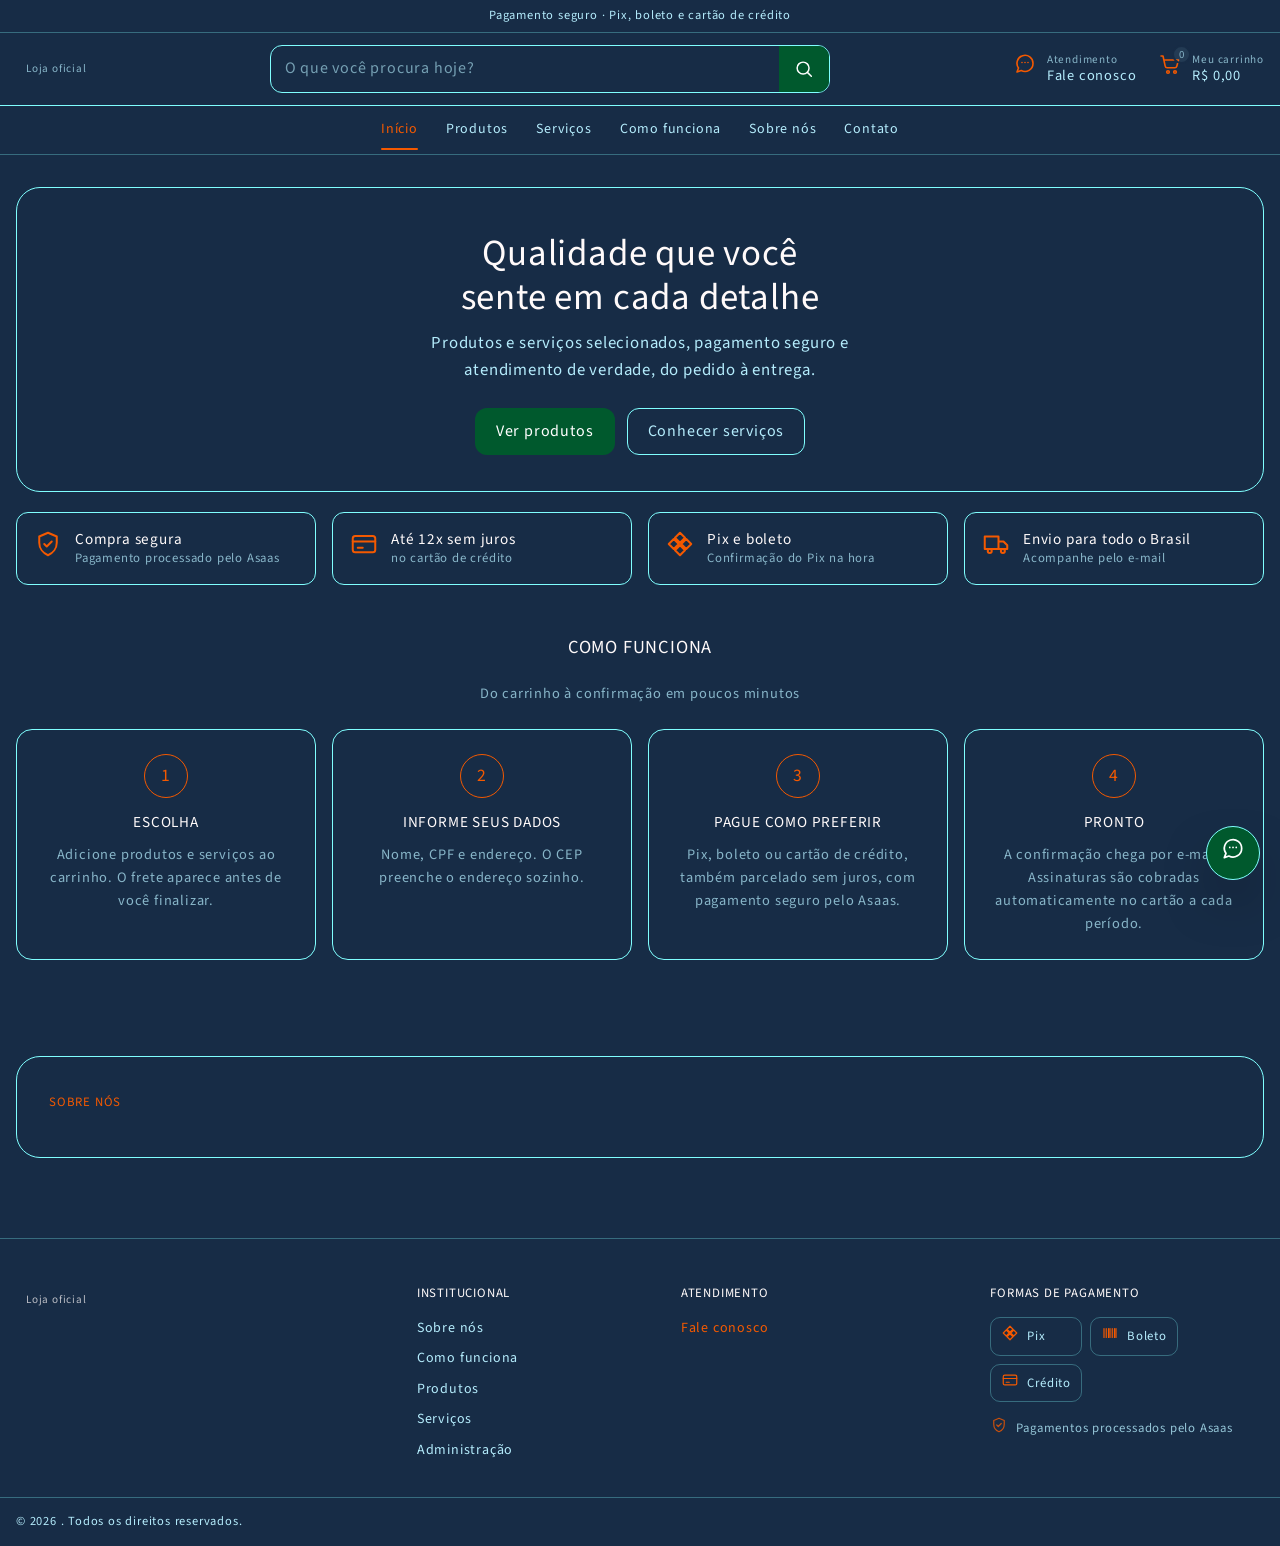
==== commit 6d05c1c8: "Loja: cabeçalho sem o selo do TDM, crédito "Odin Focus Financeiro" e cor "Cabeçalho/Rodapé" - Faixa " ====
--- a/loja/index.html
+++ b/loja/index.html
@@ -22,13 +22,9 @@
   <a class="pular" href="#produtos">Pular para os produtos</a>
 
   <div class="faixa-topo">
-    <div class="container faixa-topo-in faixa-com-selo">
-      <!-- Selo do Tênis de Mesa para Todos (preenchido pelo comum.js) -->
-      <p data-selo-clubes="linha"></p>
-      <div class="faixa-avisos">
-        <p id="avisoTopo">Pagamento seguro · Pix, boleto e cartão de crédito</p>
-        <p class="faixa-extra" id="avisoFrete" hidden></p>
-      </div>
+    <div class="container faixa-topo-in">
+      <p id="avisoTopo">Pagamento seguro · Pix, boleto e cartão de crédito</p>
+      <p class="faixa-extra" id="avisoFrete" hidden></p>
     </div>
   </div>
 
--- a/loja/css/loja.css
+++ b/loja/css/loja.css
@@ -21,6 +21,18 @@
   --titulo: #FFFAFA;
   --sobre-principal: #FFFFFF;
 
+  --raio: 16px;
+  --raio-grande: 24px;
+  --raio-pequeno: 12px;
+  --sombra-forte: 0 25px 50px -12px rgba(0, 0, 0, .5);
+  --fonte: 'Source Sans 3', 'Segoe UI', Arial, sans-serif;
+  --topo: 132px;
+  color-scheme: dark;
+}
+/* Cores derivadas das básicas. Uma variável derivada é calculada onde é declarada, então ela é declarada também no
+   corpo dos painéis (admin.css), que trocam as básicas pelas do Tênis de Mesa para Todos: sem isso, campos, linhas e
+   textos secundários do painel sairiam nas cores da loja. */
+:root, body.painel {
   --linha: color-mix(in srgb, var(--secundaria) 30%, transparent);
   --suave: color-mix(in srgb, var(--texto) 72%, var(--fundo));
   --tom: color-mix(in srgb, var(--texto) 8%, transparent);
@@ -28,13 +40,6 @@
   --ok: color-mix(in srgb, #22C55E 70%, var(--texto));
   --erro: color-mix(in srgb, #EF4444 75%, var(--texto));
   --atencao: color-mix(in srgb, #DAA520 80%, var(--texto));
-  --raio: 16px;
-  --raio-grande: 24px;
-  --raio-pequeno: 12px;
-  --sombra-forte: 0 25px 50px -12px rgba(0, 0, 0, .5);
-  --fonte: 'Source Sans 3', 'Segoe UI', Arial, sans-serif;
-  --topo: 132px;
-  color-scheme: dark;
 }
 
 * { box-sizing: border-box; }
@@ -120,8 +125,10 @@
 .rodape .logo-claro { color: var(--a-rodape-texto, var(--titulo)); }
 .rodape .logo-claro .logo-texto small { color: inherit; opacity: .7; }
 
-.busca { display: flex; max-width: 560px; width: 100%; justify-self: center; border: 1px solid var(--secundaria); background: var(--campo); border-radius: var(--raio-pequeno); overflow: hidden; }
-.busca input { flex: 1; min-width: 0; border: 0; background: transparent; padding: 10px 14px; outline: none; color: var(--texto); }
+/* Busca: no fundo e na cor de texto do cabeçalho (segue as cores escolhidas para o cabeçalho) */
+.busca { display: flex; max-width: 560px; width: 100%; justify-self: center; border: 1px solid var(--secundaria); background: transparent; border-radius: var(--raio-pequeno); overflow: hidden; }
+.busca input { flex: 1; min-width: 0; border: 0; background: transparent; padding: 10px 14px; outline: none; color: inherit; }
+.busca input::placeholder { color: color-mix(in srgb, currentColor 60%, transparent); }
 .busca:focus-within { box-shadow: 0 0 0 2px var(--secundaria); }
 .busca button { border: 0; background: var(--a-botao-fundo, var(--principal)); color: var(--a-botao-texto, var(--sobre-principal)); width: 50px; cursor: pointer; display: grid; place-items: center; }
 
@@ -163,6 +170,8 @@
 .hero-sub { font-size: 1.05rem; line-height: 1.6; max-width: 60ch; }
 .hero-acoes { display: flex; gap: 12px; flex-wrap: wrap; justify-content: center; margin-top: 24px; }
 .hero .btn-contorno { color: inherit; }
+/* Botão cheio do destaque: invertido quando a cor dos botões some no fundo do destaque (o tema.css avisa) */
+.hero .btn-creme { background: var(--a-destaque-botao-fundo, var(--a-botao-fundo, var(--principal))); color: var(--a-destaque-botao-texto, var(--a-botao-texto, var(--sobre-principal))); }
 /* A arte (anéis e logotipo grande) não faz parte do padrão limpo do Tênis de Mesa para Todos */
 .hero-arte { display: none; }
 
@@ -293,18 +302,21 @@
 .selos { grid-template-columns: repeat(2, auto); justify-content: start; }
 .selos li { display: inline-flex; align-items: center; gap: 8px; border: 1px solid var(--linha); border-radius: 10px; padding: 6px 10px; font-size: .8rem; }
 .selos .ico { width: 18px; height: 18px; color: var(--realce); }
-.rodape-seguro { display: flex; gap: 8px; align-items: center; margin-top: 14px; font-size: .8rem; color: var(--suave); }
+/* Textos secundários do rodapé: a cor do texto do rodapé, mais apagada (assim seguem as cores escolhidas para o rodapé) */
+.rodape-seguro { display: flex; gap: 8px; align-items: center; margin-top: 14px; font-size: .8rem; opacity: .8; }
 .rodape-seguro .ico { width: 18px; height: 18px; color: var(--realce); }
 .rodape-base { border-top: 1px solid var(--linha); font-size: .78rem; }
 .rodape-base p { padding: 16px 0; }
 /* Linha legal (razão social, CPF/CNPJ e endereço) e crédito do sistema */
-.rodape-base-in { display: flex; flex-wrap: wrap; align-items: center; justify-content: space-between; gap: 4px 24px; padding-top: 14px; padding-bottom: 14px; }
+.rodape-base-in { display: flex; flex-wrap: wrap; align-items: center; justify-content: space-between; gap: 4px 24px; padding-top: 14px; padding-bottom: 14px; padding-right: 84px; }
 .rodape-base-in p { padding: 0; }
-.rodape-legal { flex: 1 1 100%; color: var(--suave); }
-.credito a { text-decoration: underline; text-underline-offset: 2px; }
-.credito a.selo-clubes { text-decoration: none; }
-
-/* ---------- Selo do Tênis de Mesa para Todos (Módulo Financeiro de Clubes · Odin Focus) ---------- */
+.rodape-legal { flex: 1 1 100%; opacity: .75; }
+/* Crédito discreto do sistema: símbolo do Odin Focus e "Odin Focus Financeiro", na cor do texto do rodapé */
+.credito-odin { display: inline-flex; align-items: center; gap: 6px; color: inherit; text-decoration: none; font-size: .75rem; opacity: .7; transition: opacity .2s ease; }
+.credito-odin:hover { opacity: 1; }
+.credito-odin svg { width: 18px; height: 18px; flex: none; }
+
+/* ---------- Selo do Tênis de Mesa para Todos (Módulo Financeiro de Clubes · Odin Focus), nas telas do painel ---------- */
 /* Herda a cor do texto de onde está; o símbolo vai sobre um fundo branco, como no cabeçalho do Tênis de Mesa para Todos. */
 .selo-clubes { display: inline-flex; align-items: center; gap: 10px; color: inherit; text-decoration: none; line-height: 1.25; }
 .selo-clubes img { width: 40px; height: 40px; object-fit: contain; flex: none; background: #FFFFFF; border-radius: 6px; padding: 2px; }
@@ -319,19 +331,10 @@
 .selo-clubes-linha .selo-clubes-texto { flex-direction: row; flex-wrap: wrap; align-items: baseline; column-gap: 6px; }
 .selo-clubes-linha .selo-clubes-texto > * { font-size: inherit; text-transform: inherit; }
 .selo-clubes-linha .selo-clubes-texto > * + *::before { content: "·"; margin-right: 6px; opacity: .6; color: var(--texto); }
-
-.credito .selo-clubes-linha img { width: 26px; height: 26px; }
-
-/* Faixa do topo com o selo à esquerda e os avisos da loja à direita */
-.faixa-com-selo { justify-content: space-between; align-items: center; }
-.faixa-com-selo .selo-clubes-linha img { width: 26px; height: 26px; }
-.faixa-avisos { display: flex; justify-content: center; gap: 24px; flex-wrap: wrap; }
-/* Celular: o selo em duas linhas (sem os pontos separadores) e a faixa centralizada */
+/* Celular: o selo em duas linhas (sem os pontos separadores) */
 @media (max-width: 760px) {
   .selo-clubes-linha .selo-clubes-texto { flex-direction: column; align-items: flex-start; }
   .selo-clubes-linha .selo-clubes-texto > * + *::before { content: none; }
-  .faixa-com-selo { justify-content: center; gap: 4px 24px; }
-  .faixa-com-selo .selo-clubes-texto > span { display: none; }
 }
 
 .zap-flutuante {
